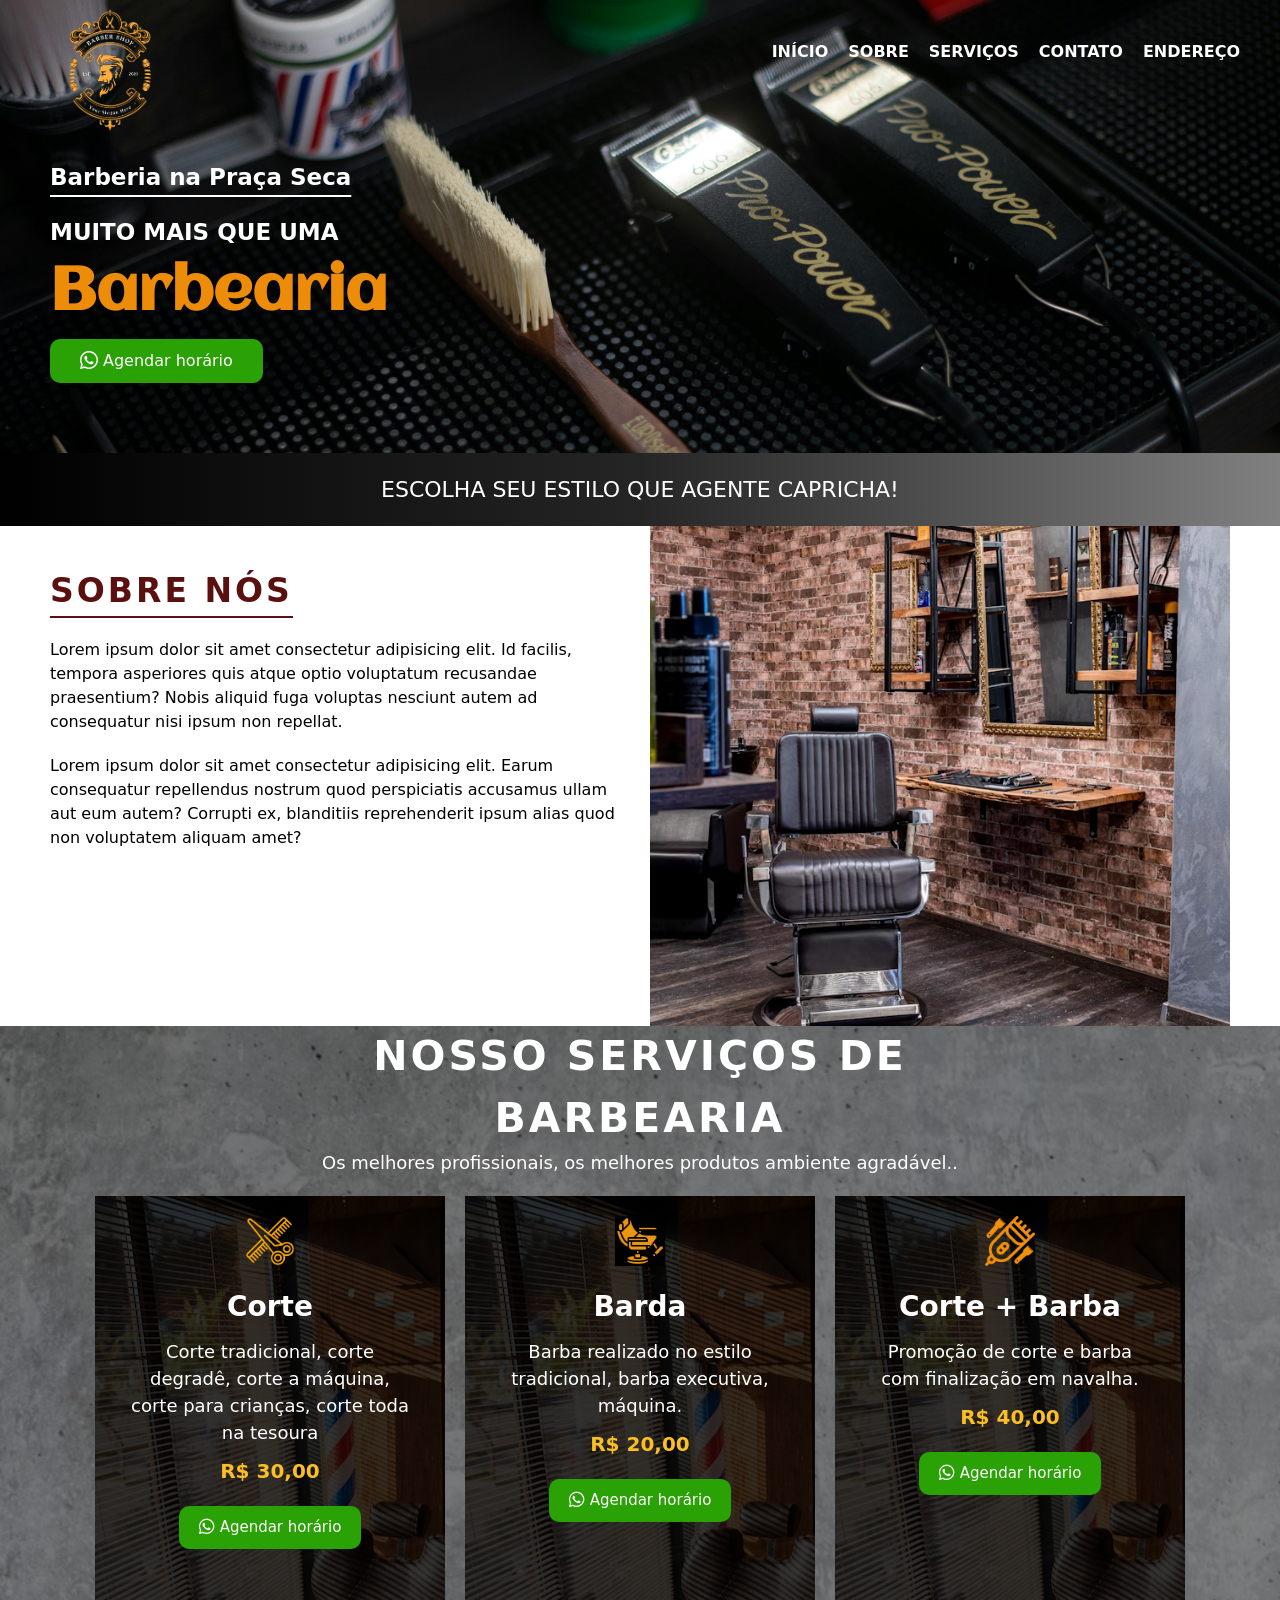
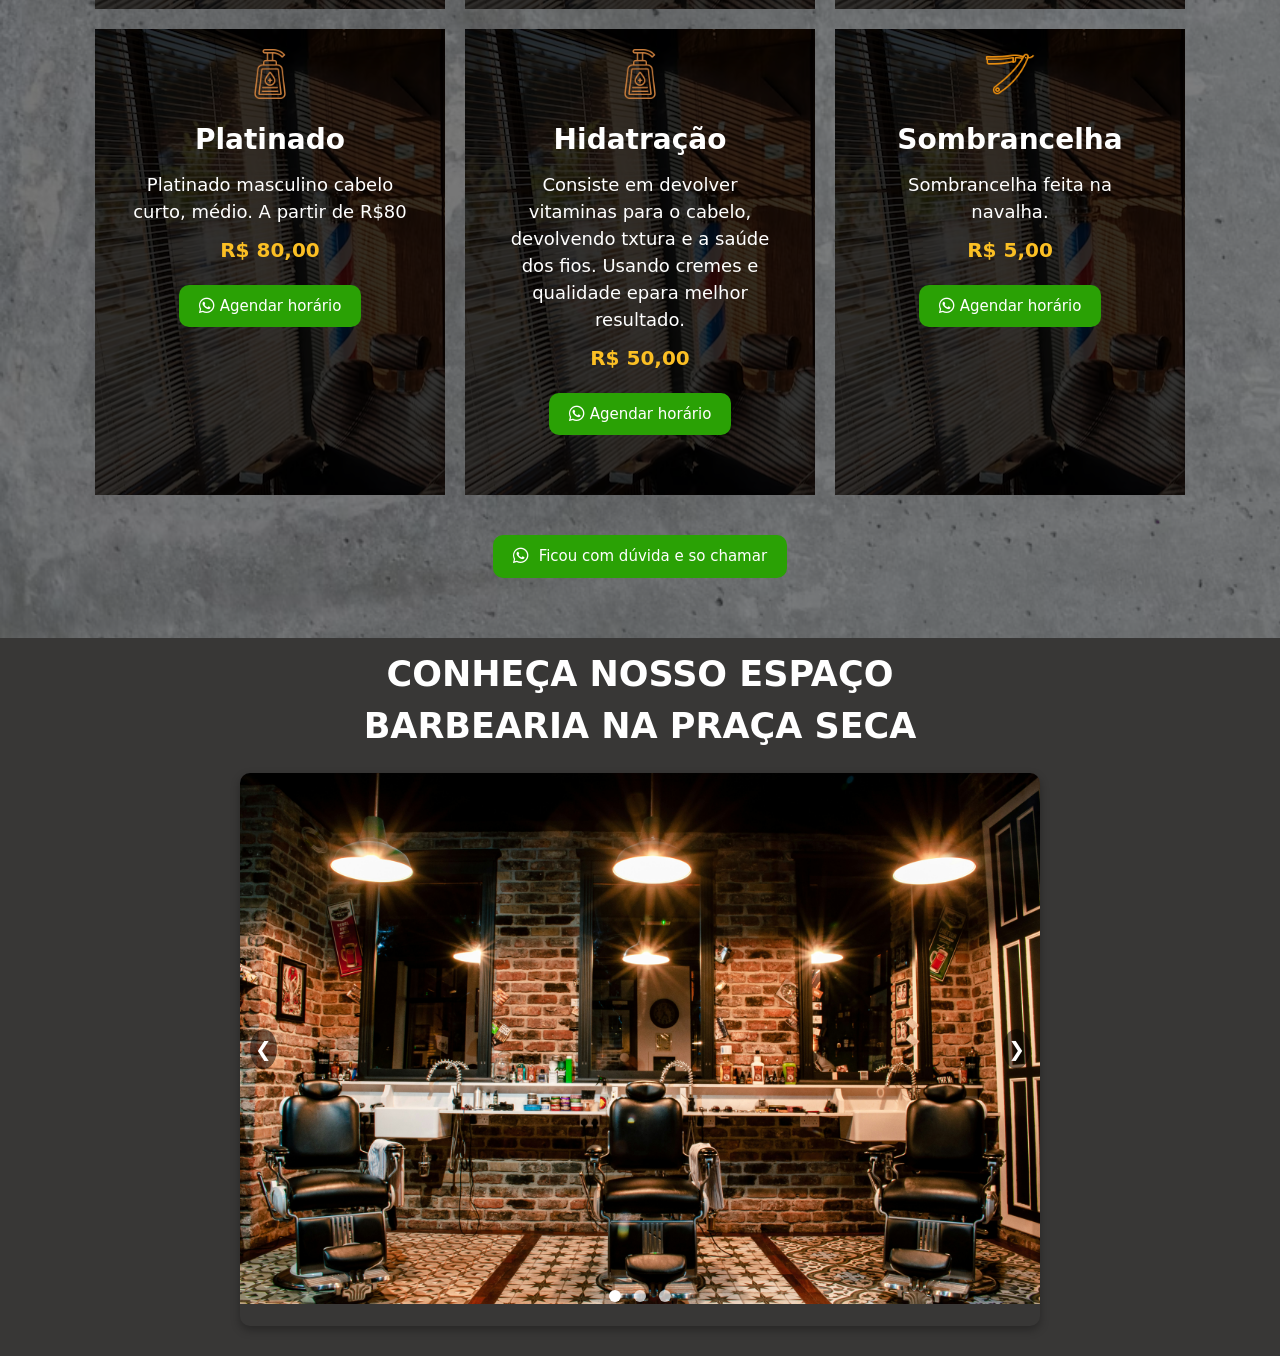
==== index.html @ be13086d "ajuste" ====
<!DOCTYPE html>
<html lang="pt-br">

<head>
    <meta charset="UTF-8">
    <meta name="viewport" content="width=device-width, initial-scale=1.0">
    <title>Barbearia</title>
    <link rel="stylesheet" href="style.css">
    <link rel="stylesheet" href="normalize.css">

    <!--FONTE-TEXT-HEADER(BARBEARIA)-->
    <link rel="preconnect" href="https://fonts.googleapis.com">
    <link rel="preconnect" href="https://fonts.gstatic.com" crossorigin>
    <link href="https://fonts.googleapis.com/css2?family=Aclonica&display=swap" rel="stylesheet">
    <!--FONTE-TEXT-HEADER(BARBEARIA)-->

    <!--FONTE-ICON-->
    <link rel="stylesheet" href="https://cdnjs.cloudflare.com/ajax/libs/font-awesome/6.5.1/css/all.min.css">
    <!--FONTE-ICON-->
</head>
<body>
    

    <header class="header" id="inicio">
        <section class="largura-definida">

        
            <div class="header_container_content">
                    <div class="header_wrapper">
                        <figure class="logo-header">
                            <img src="img/Logo-Barbearia.png" alt="">
                        </figure>
                        <nav class="header_container_content_nav">
                            <a href="#inicio">Início</a>
                            <a href="#sobre">Sobre</a>
                            <a href="#">Serviços</a>
                            <a href="#">Contato</a>
                            <a href="#">Endereço</a>
                        </nav>
                    </div>
            </div>
            


            <div class="header_text">
                <h1>Barberia na Praça Seca</h1>
                <h2>Muito mais que uma</h2>
                <h3 class="text-barbearia">Barbearia</h2>

                

                <a href="#"><i class="fa-brands fa-whatsapp fa-lg" aria-hidden="true"style="font-size: 1.3em; margin-right: 0.5rem;"></i>Agendar horário</a>

                
            </div>



        </section>
    </header>

    <main>
        <div class="header-text-bottom">
            <h2>Escolha seu estilo que agente capricha!</h2>
        </div>

        <section id="sobre" class="largura-definida">
            <div class="SobreNos">
                <article>
                    <h2>Sobre nós</h2>
                    <p>Lorem ipsum dolor sit amet consectetur adipisicing elit. Id facilis, tempora asperiores quis
                        atque optio voluptatum recusandae praesentium? Nobis aliquid fuga voluptas nesciunt autem ad
                        consequatur nisi ipsum non repellat.</p>
                    <p>Lorem ipsum dolor sit amet consectetur adipisicing elit. Earum consequatur repellendus nostrum
                        quod perspiciatis accusamus ullam aut eum autem? Corrupti ex, blanditiis reprehenderit ipsum
                        alias quod non voluptatem aliquam amet?</p>
                </article>
                <figure><img src="img/Imagem-SobreNos.png" alt=""></figure>
            </div>
        </section>

        <section class="serviços" id="servicos">
            <!-- <div class="serviços_fundo"></div> essa div foi criada para escurecer a imagem de fundo -->
            <h2>Nosso <span>serviços</span> de <br>barbearia</h2>
            <p>Os melhores profissionais, os melhores produtos ambiente agradável..</p>

            <div class="wrapper largura-definida">
                <div class="serviços_container">

                    <article class="serviços_container_content">

                        <div></div>
                        <figure><img src="img/icons/tesoura.png" alt="tesoura"></figure>
                        <h2>Corte</h2>
                        <p>Corte tradicional, corte degradê, corte a máquina, corte para crianças, corte toda na tesoura
                        </p>
                        <p>R$ 30,00</p>
                        <a href="#"><i class="fa-brands fa-whatsapp fa-lg" aria-hidden="true"
                                style="font-size: 1.2em; margin-right: 0.5rem;"></i>Agendar horário</a>
                    </article>

                    <article class="serviços_container_content">

                        <div></div>
                        <figure><img src="img/icons/cadeira.png" alt="tesoura"></figure>
                        <h2>Barda</h2>
                        <p> Barba realizado no estilo tradicional, barba executiva, máquina.
                        </p>
                        <p>R$ 20,00</p>
                        <a href="#"><i class="fa-brands fa-whatsapp fa-lg" aria-hidden="true"
                                style="font-size: 1.2em; margin-right: 0.5rem;"></i>Agendar horário</a>


                    </article>

                    <article class="serviços_container_content">

                        <div></div>
                        <figure><img src="img/icons/maquina.png" alt="tesoura"></figure>
                        <h2>Corte + Barba</h2>
                        <p> Promoção de corte e barba com finalização em navalha.
                        </p>
                        <p>R$ 40,00</p>
                        <a href="#"><i class="fa-brands fa-whatsapp fa-lg" aria-hidden="true"
                                style="font-size: 1.2em; margin-right: 0.5rem;"></i>Agendar horário</a>


                    </article>

                    <article class="serviços_container_content">

                        <div></div>
                        <figure><img src="img/icons/hidratante.png" alt="tesoura"></figure>
                        <h2>Platinado</h2>
                        <p>Platinado masculino cabelo curto, médio. A partir de R$80
                        </p>
                        <p>R$ 80,00</p>
                        <a href="#"><i class="fa-brands fa-whatsapp fa-lg" aria-hidden="true"
                                style="font-size: 1.2em; margin-right: 0.5rem;"></i>Agendar horário</a>


                    </article>

                    <article class="serviços_container_content">

                        <div></div>
                        <figure><img src="img/icons/hidratante.png" alt="tesoura"></figure>
                        <h2>Hidatração</h2>
                        <p> Consiste em devolver vitaminas para o cabelo, devolvendo txtura e a saúde dos fios. Usando
                            cremes e qualidade epara melhor resultado.
                        </p>
                        <p>R$ 50,00</p>
                        <a href="#"><i class="fa-brands fa-whatsapp fa-lg" aria-hidden="true"
                                style="font-size: 1.2em; margin-right: 0.5rem;"></i>Agendar horário</a>


                    </article>

                    <article class="serviços_container_content">

                        <div></div>
                        <figure><img src="img/icons/navalha.png" alt="tesoura"></figure>
                        <h2>Sombrancelha</h2>
                        <p> Sombrancelha feita na navalha.
                        </p>
                        <p>R$ 5,00</p>
                        <a href="#"><i class="fa-brands fa-whatsapp fa-lg" aria-hidden="true"
                                style="font-size: 1.2em; margin-right: 0.5rem;"></i>Agendar horário</a>


                    </article>






                </div>
            </div>

            <a href="#"><i class="fa-brands fa-whatsapp fa-lg" aria-hidden="true"
                    style="font-size: 1.2em; margin-right: 0.5rem;"></i> Ficou com dúvida e so chamar </a>

        </section>


        <section class="espaço">
            <div class="largura-definida">
                <h2>Conheça nosso espaço <br>Barbearia na praça seca</h2>
                <div class="carrossel">
                    <div class="carrossel-wrapper">
                        <div class="carrossel-item"><img src="img/barbearia-espaço/nathon-oski-EW_rqoSdDes-unsplash.jpg" alt="Imagem 1"></div>
                        <div class="carrossel-item"><img src="img/barbearia-espaço/photo-1592647420148-bfcc177e2117.avif" alt="Imagem 2"></div>
                        <div class="carrossel-item"><img src="img/barbearia-espaço/photo-1678356164573-9a534fe43958.avif" alt="imagem 3"></div>
                    </div>
                
                    <!-- Botões -->
                    <button class="prev">&#10094;</button>
                    <button class="next">&#10095;</button>
                
                    <!-- Indicadores -->
                    <div class="carrossel-indicadores">
                        <span class="dot active"></span>
                        <span class="dot"></span>
                        <span class="dot"></span>
                    </div>
                </div>
            </div>

            
            
        </section>



        
    </main>
    <script src="./javascript/script.js"></script>

</body>

</html>
---- style.css ----
* {
    margin: 0;
    padding: 0;
    box-sizing: border-box;
}

:root {
    --color-dourado: #ec8c08;
    --color-verde: #2aa105;
}

html {
    font-size: 62.5%;
    scroll-behavior: smooth;
}

body {
    font-family: Arial, Helvetica, sans-serif;
    min-height: 100vh;
}
.largura-definida{
    max-width: 120rem;
    margin: 0 auto;
}

/*--------HEADER----------*/
.header{
    background-image: url(img/PlanoFundo-Header.jpg);
    background-size: cover;
    background-position: center 25%;
}
.header_container_content{
    display: flex;
    justify-content: space-between;
    position: fixed;
    top: 0;
    left: 0;
    right: 0;
    z-index: 99;
    max-width: 120rem;
    margin: 0 auto;
}
.header_wrapper{
    display: flex;
    justify-content: space-between;
    width: 100%;
    max-width: 120rem;
    margin: 0 auto;
}
.logo-header{
    width: 14rem;
}
.header_container_content_nav{
    display: flex;
    gap: 2rem;
    margin-top: 4rem;
    height: fit-content;
}
.header_container_content_nav a {
    display: block;
    font-size: 1.6em;
    font-weight: bold;
    color: white;
    text-transform: uppercase;
    padding-bottom: 1rem;
}
.header_container_content_nav a:hover{
    color: var(--color-dourado);
    transform: scale(1.1);
    transition: all 0.2s ease-in-out;
    text-decoration: underline;
    text-underline-offset: 0.5rem;
}
.header_container_content.scrolled{
    max-width: 100%;
    background-color: rgb(17, 17, 17);
    transition: all 0.5s ease-in-out;
}
.header_text{
    color: white;
    padding: 1rem;
    padding-top: calc(14rem + 2rem);
}
.header_text h1{
    font-size: 2.3em;
    text-decoration: underline;
    text-underline-offset: 1rem;
    font-weight: bold;
}
.header_text h2{
    font-size: 2.3em;
    font-weight: bold;
    text-transform: uppercase;
    margin-top: 2rem;
}
.text-barbearia{
    font-family: 'Aclonica', sans-serif;
    font-size: 6em;
    font-weight: bold;
    color: var(--color-dourado);
}
.header_text a{
    background-color: var(--color-verde);
    display: inline-block;
    font-size: 1.6em;
    padding: 1rem 3rem;
    border-radius: 1rem;
    margin-bottom: 6rem;
}
.header_text a:hover{
    background-color: var(--color-dourado);
    transform: scale(1.1);
    transition: all 0.2s ease-in-out;
}
.header-text-bottom{
    text-align: center;
    font-size: 2.2em;
    text-transform: uppercase;
    color: white;
    background: linear-gradient(to right, black, rgb(37, 37, 37), gray);
    padding: 2rem;
}


/*------------HEADER-FIM---------*/

/*----------MAIN-INICIO---------*/

/*PRIMEIRA-SECTION-INICIO*/
.SobreNos {
    margin: 0 auto;
    display: flex;
    flex-wrap: wrap;
    gap: 2rem;
    padding: 0 1rem;
}

.SobreNos article {
    margin-top: 4rem;
    flex: 1 1 0;
}

.SobreNos h2 {
    font-size: 3.3em;
    color: #5b1010;
    letter-spacing: 0.3rem;
    font-weight: bold;
    text-transform: uppercase;
    border-bottom: 2px solid #5b1010;
    width: fit-content;
}

.SobreNos p {
    font-size: 1.6em;
    margin-top: 2rem;
}


.SobreNos figure {
    flex: 1 1 0;
}

.SobreNos figure img {
    width: 100%;
    height: auto;
    max-height: 50rem;
    object-fit: cover;
    object-position: center;
}

/*PRIMEIRA-SECTION-FIM*/

/*SEGUNDA-SECTION-INICIO*/
.serviços {
    background: linear-gradient(rgba(0, 0, 0, 0.5), rgba(0, 0, 0, 0.5)), url(img/fundo-serviços.png);
    /* n precisa criar outra div para escurecer, e so fazer isso*/
    background-repeat: no-repeat;
    background-size: cover;
    position: relative;
    filter: blur(0.5px);
    text-align: center;

}

.serviços>h2 {
    font-size: 4.1em;
    color: white;
    text-align: center;
    text-transform: uppercase;
    font-weight: bold;
    letter-spacing: 0.3rem;
}

.serviços>span {
    color: var(--color-dourado);
}

.serviços>p {
    font-size: 1.8em;
    color: white;
    text-align: center;
}

/* .serviços_fundo{
    position: absolute;
    top: 0;                                 
    left: 0;
    background-color: #000000;
    width: 100%;
    height: 100%;
    opacity: 0.40;
} isso foi criado por causa da div no html para escurecer a imagem de fundo */
.serviços_container {
    display: flex;
    justify-content: center;
    flex-wrap: wrap;
    gap: 2rem;
    padding: 2rem;
}

.serviços_container_content {
    flex: 1 1 calc(33% - 4rem);
    max-width: 35rem;
    text-align: center;
    background: linear-gradient(rgba(0, 0, 0, 0.8), rgba(0, 0, 0, 0.8)), url(img/imagem-fudo-cortes.avif);
}

.wrapper {
    margin: 0 auto;
}

.serviços_container_content figure {
    max-width: 5rem;
    margin: 2rem auto;
}

.serviços_container_content img {
    width: 100%;
}

.serviços_container_content h2 {
    font-size: 2.8em;
    color: white;
    text-align: center;
    font-weight: bold;
}

.serviços_container_content p:nth-child(4) {
    color: white;
    font-size: 1.8em;
    text-align: center;
    margin: 1rem auto;
    width: 80%;
}
.serviços_container_content p:nth-child(5){
    color: #FBBF24;
    font-size: 2em;
    font-weight: bold;
}

.serviços_container_content a, .serviços > a {
    padding: 1rem 2rem;
    background-color: var(--color-verde);
    display: inline-block;
    margin: 2rem 0 6rem;
    font-size: 1.5em;
    color: white;
    border-radius: 1rem;
}

.serviços_container_content a:hover, .serviços > a:hover {
    transition: all 0.2s ease-in-out;
    transform: scale(1.1);
    background-color: var(--color-dourado);
}
/*SEGUNDA-SECTION-FIM*/


/*TERCEIRA-SECTION-INICIO*/
.espaço{
    background-color: #383736;
    padding: 1rem;
}
.espaço h2{
    text-align: center;
    text-transform: uppercase;
    color: white;
    font-weight: 600;
    font-size: 3.5em;
}


.carrossel {
    position: relative;
    max-width: 800px;
    margin: 2rem auto;
    overflow: hidden;
    border-radius: 10px;
    box-shadow: 0 4px 10px rgba(0, 0, 0, 0.3);
}

.carrossel-wrapper {
    display: flex;
    transition: transform 0.5s ease-in-out;
}

.carrossel-item {
    min-width: 100%;
}

.carrossel-item img {
    width: 100%;
    display: block;
}

/* Botões de navegação */
.prev,
.next {
    position: absolute;
    top: 50%;
    transform: translateY(-50%);
    background-color: rgba(0, 0, 0, 0.5);
    border: none;
    color: white;
    font-size: 2rem;
    padding: 0.5rem;
    cursor: pointer;
    border-radius: 50%;
    z-index: 10;
}
.prev {
    left: 10px;
}

.next {
    right: 10px;
}

/* Indicadores (bolinhas) */
.carrossel-indicadores {
    text-align: center;
    position: absolute;
    bottom: 2rem;
    width: 100%;
}

.carrossel-indicadores .dot {
    height: 12px;
    width: 12px;
    margin: 0 5px;
    background-color: rgba(255, 255, 255, 0.7);
    border-radius: 50%;
    display: inline-block;
    cursor: pointer;
    transition: background-color 0.3s;
}

.carrossel-indicadores .dot.active {
    background-color: #fff;
}




/*TERCEIRA-SECTION-FIM*/
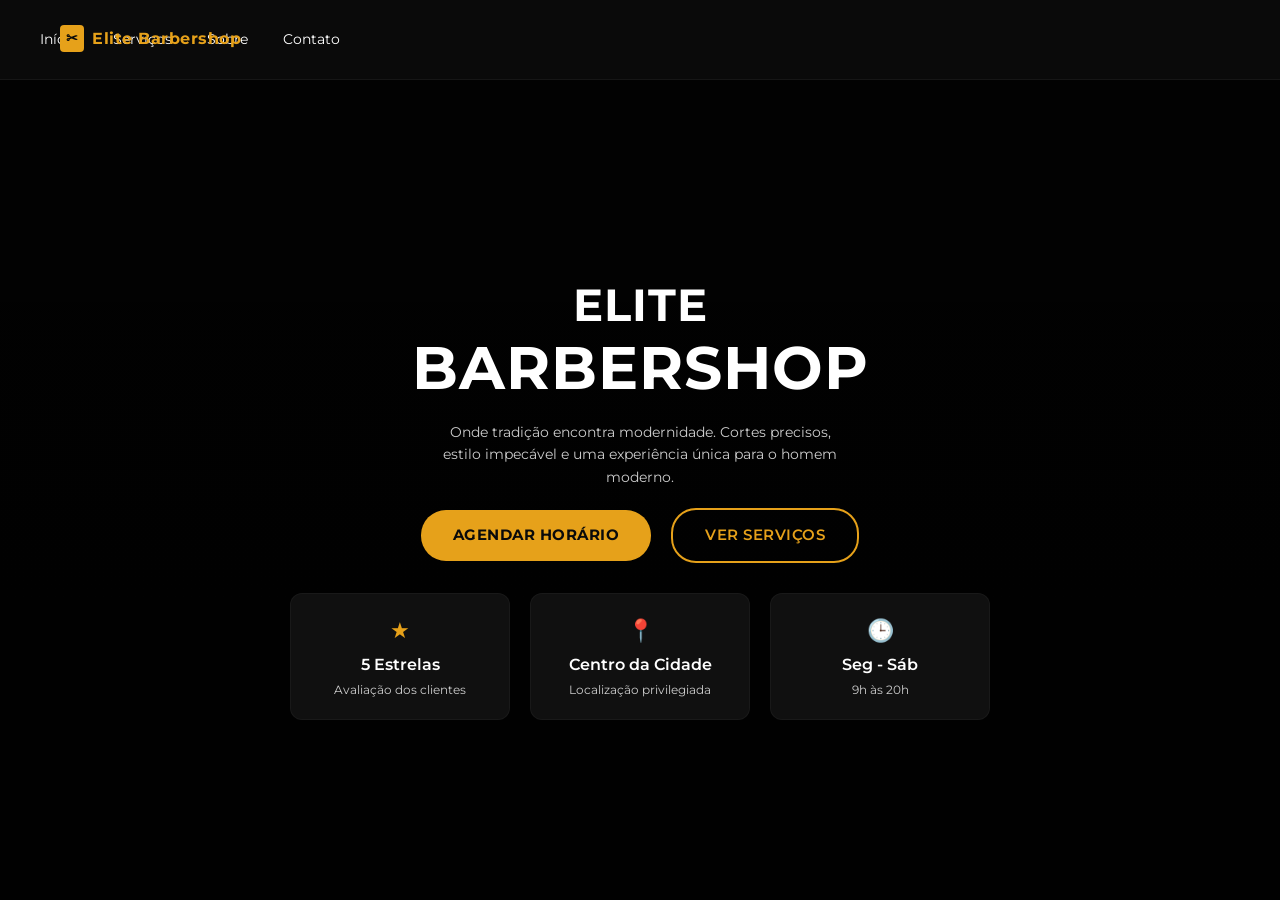
==== commit 860fa8ee: "mudando" ====
--- a/index.html
+++ b/index.html
@@ -1,222 +1,83 @@
 <!DOCTYPE html>
-<html lang="pt-br">
+<html lang="pt-BR">
 
 <head>
     <meta charset="UTF-8">
     <meta name="viewport" content="width=device-width, initial-scale=1.0">
-    <title>Barbearia</title>
-    <link rel="stylesheet" href="style.css">
-    <link rel="stylesheet" href="normalize.css">
-
-    <!--FONTE-TEXT-HEADER(BARBEARIA)-->
+    <title>Elite Barbershop</title>
     <link rel="preconnect" href="https://fonts.googleapis.com">
     <link rel="preconnect" href="https://fonts.gstatic.com" crossorigin>
-    <link href="https://fonts.googleapis.com/css2?family=Aclonica&display=swap" rel="stylesheet">
-    <!--FONTE-TEXT-HEADER(BARBEARIA)-->
+    <link href="https://fonts.googleapis.com/css2?family=Montserrat:wght@400;600;700&display=swap" rel="stylesheet">
+    
+    <link rel="stylesheet" href="assets/css/normalize.css">
+    <link rel="stylesheet" href="assets/css/style.css">
+</head>
 
-    <!--FONTE-ICON-->
-    <link rel="stylesheet" href="https://cdnjs.cloudflare.com/ajax/libs/font-awesome/6.5.1/css/all.min.css">
-    <!--FONTE-ICON-->
-</head>
 <body>
-    
+    <!-- HEADER ADAPTADO PARA O DESIGN DA BARRA SUPERIOR MOBILE -->
+    <header class="main-header">
+        <div id="menu">
+            <!-- LOGO INTEGRADA À ESQUERDA IGUAL À IMAGEM LUMI -->
+            <div class="brand-logo">
+                <span class="logo-icon">&#x2702;</span>
+                <span class="logo-text">Elite Barbershop</span>
+            </div>
 
-    <header class="header" id="inicio">
-        <section class="largura-definida">
-
-        
-            <div class="header_container_content">
-                    <div class="header_wrapper">
-                        <figure class="logo-header">
-                            <img src="img/Logo-Barbearia.png" alt="">
-                        </figure>
-                        <nav class="header_container_content_nav">
-                            <a href="#inicio">Início</a>
-                            <a href="#sobre">Sobre</a>
-                            <a href="#">Serviços</a>
-                            <a href="#">Contato</a>
-                            <a href="#">Endereço</a>
-                        </nav>
-                    </div>
+            <!-- SEU BOTÃO HAMBÚRGUER COM SUAS IDs ORIGINAIS -->
+            <div id="menu-bar" onclick="menuOnClick()">
+                <div id="bar1" class="bar"></div>
+                <div id="bar2" class="bar"></div>
+                <div id="bar3" class="bar"></div>
             </div>
             
+            <!-- SEU CONTEÚDO DE NAVEGAÇÃO INTERNO -->
+            <nav class="nav" id="nav">
+                <ul>
+                    <li><a href="#">Início</a></li>
+                    <li><a href="#">Serviços</a></li>
+                    <li><a href="#">Sobre</a></li>
+                    <li><a href="#">Contato</a></li>
+                </ul>
+            </nav>
+        </div>
 
-
-            <div class="header_text">
-                <h1>Barberia na Praça Seca</h1>
-                <h2>Muito mais que uma</h2>
-                <h3 class="text-barbearia">Barbearia</h2>
-
-                
-
-                <a href="#"><i class="fa-brands fa-whatsapp fa-lg" aria-hidden="true"style="font-size: 1.3em; margin-right: 0.5rem;"></i>Agendar horário</a>
-
-                
-            </div>
-
-
-
-        </section>
+        <!-- SEU FUNDO DE EXPANSÃO VERMELHO -->
+        <div class="menu-bg" id="menu-bg"></div>
     </header>
 
-    <main>
-        <div class="header-text-bottom">
-            <h2>Escolha seu estilo que agente capricha!</h2>
+    <!-- CONTEÚDO HERO DA BARBEARIA -->
+    <section class="hero">
+        <div class="hero-content">
+            <h1 class="hero-title">Elite <br><span>Barbershop</span></h1>
+            <p class="hero-subtitle">Onde tradição encontra modernidade. Cortes precisos, estilo impecável e uma experiência única para o homem moderno.</p>
+            
+            <div class="hero-buttons">
+                <a href="#" class="btn-primary">Agendar Horário</a>
+                <a href="#" class="btn-secondary">Ver Serviços</a>
+            </div>
         </div>
 
-        <section id="sobre" class="largura-definida">
-            <div class="SobreNos">
-                <article>
-                    <h2>Sobre nós</h2>
-                    <p>Lorem ipsum dolor sit amet consectetur adipisicing elit. Id facilis, tempora asperiores quis
-                        atque optio voluptatum recusandae praesentium? Nobis aliquid fuga voluptas nesciunt autem ad
-                        consequatur nisi ipsum non repellat.</p>
-                    <p>Lorem ipsum dolor sit amet consectetur adipisicing elit. Earum consequatur repellendus nostrum
-                        quod perspiciatis accusamus ullam aut eum autem? Corrupti ex, blanditiis reprehenderit ipsum
-                        alias quod non voluptatem aliquam amet?</p>
-                </article>
-                <figure><img src="img/Imagem-SobreNos.png" alt=""></figure>
+        <!-- CARDS INFERIORES CONFORME A TELA -->
+        <div class="hero-cards">
+            <div class="card">
+                <span class="card-icon">★</span>
+                <h3>5 Estrelas</h3>
+                <p>Avaliação dos clientes</p>
             </div>
-        </section>
+            <div class="card">
+                <span class="card-icon">&#128205;</span>
+                <h3>Centro da Cidade</h3>
+                <p>Localização privilegiada</p>
+            </div>
+            <div class="card">
+                <span class="card-icon">&#128338;</span>
+                <h3>Seg - Sáb</h3>
+                <p>9h às 20h</p>
+            </div>
+        </div>
+    </section>
 
-        <section class="serviços" id="servicos">
-            <!-- <div class="serviços_fundo"></div> essa div foi criada para escurecer a imagem de fundo -->
-            <h2>Nosso <span>serviços</span> de <br>barbearia</h2>
-            <p>Os melhores profissionais, os melhores produtos ambiente agradável..</p>
-
-            <div class="wrapper largura-definida">
-                <div class="serviços_container">
-
-                    <article class="serviços_container_content">
-
-                        <div></div>
-                        <figure><img src="img/icons/tesoura.png" alt="tesoura"></figure>
-                        <h2>Corte</h2>
-                        <p>Corte tradicional, corte degradê, corte a máquina, corte para crianças, corte toda na tesoura
-                        </p>
-                        <p>R$ 30,00</p>
-                        <a href="#"><i class="fa-brands fa-whatsapp fa-lg" aria-hidden="true"
-                                style="font-size: 1.2em; margin-right: 0.5rem;"></i>Agendar horário</a>
-                    </article>
-
-                    <article class="serviços_container_content">
-
-                        <div></div>
-                        <figure><img src="img/icons/cadeira.png" alt="tesoura"></figure>
-                        <h2>Barda</h2>
-                        <p> Barba realizado no estilo tradicional, barba executiva, máquina.
-                        </p>
-                        <p>R$ 20,00</p>
-                        <a href="#"><i class="fa-brands fa-whatsapp fa-lg" aria-hidden="true"
-                                style="font-size: 1.2em; margin-right: 0.5rem;"></i>Agendar horário</a>
-
-
-                    </article>
-
-                    <article class="serviços_container_content">
-
-                        <div></div>
-                        <figure><img src="img/icons/maquina.png" alt="tesoura"></figure>
-                        <h2>Corte + Barba</h2>
-                        <p> Promoção de corte e barba com finalização em navalha.
-                        </p>
-                        <p>R$ 40,00</p>
-                        <a href="#"><i class="fa-brands fa-whatsapp fa-lg" aria-hidden="true"
-                                style="font-size: 1.2em; margin-right: 0.5rem;"></i>Agendar horário</a>
-
-
-                    </article>
-
-                    <article class="serviços_container_content">
-
-                        <div></div>
-                        <figure><img src="img/icons/hidratante.png" alt="tesoura"></figure>
-                        <h2>Platinado</h2>
-                        <p>Platinado masculino cabelo curto, médio. A partir de R$80
-                        </p>
-                        <p>R$ 80,00</p>
-                        <a href="#"><i class="fa-brands fa-whatsapp fa-lg" aria-hidden="true"
-                                style="font-size: 1.2em; margin-right: 0.5rem;"></i>Agendar horário</a>
-
-
-                    </article>
-
-                    <article class="serviços_container_content">
-
-                        <div></div>
-                        <figure><img src="img/icons/hidratante.png" alt="tesoura"></figure>
-                        <h2>Hidatração</h2>
-                        <p> Consiste em devolver vitaminas para o cabelo, devolvendo txtura e a saúde dos fios. Usando
-                            cremes e qualidade epara melhor resultado.
-                        </p>
-                        <p>R$ 50,00</p>
-                        <a href="#"><i class="fa-brands fa-whatsapp fa-lg" aria-hidden="true"
-                                style="font-size: 1.2em; margin-right: 0.5rem;"></i>Agendar horário</a>
-
-
-                    </article>
-
-                    <article class="serviços_container_content">
-
-                        <div></div>
-                        <figure><img src="img/icons/navalha.png" alt="tesoura"></figure>
-                        <h2>Sombrancelha</h2>
-                        <p> Sombrancelha feita na navalha.
-                        </p>
-                        <p>R$ 5,00</p>
-                        <a href="#"><i class="fa-brands fa-whatsapp fa-lg" aria-hidden="true"
-                                style="font-size: 1.2em; margin-right: 0.5rem;"></i>Agendar horário</a>
-
-
-                    </article>
-
-
-
-
-
-
-                </div>
-            </div>
-
-            <a href="#"><i class="fa-brands fa-whatsapp fa-lg" aria-hidden="true"
-                    style="font-size: 1.2em; margin-right: 0.5rem;"></i> Ficou com dúvida e so chamar </a>
-
-        </section>
-
-
-        <section class="espaço">
-            <div class="largura-definida">
-                <h2>Conheça nosso espaço <br>Barbearia na praça seca</h2>
-                <div class="carrossel">
-                    <div class="carrossel-wrapper">
-                        <div class="carrossel-item"><img src="img/barbearia-espaço/nathon-oski-EW_rqoSdDes-unsplash.jpg" alt="Imagem 1"></div>
-                        <div class="carrossel-item"><img src="img/barbearia-espaço/photo-1592647420148-bfcc177e2117.avif" alt="Imagem 2"></div>
-                        <div class="carrossel-item"><img src="img/barbearia-espaço/photo-1678356164573-9a534fe43958.avif" alt="imagem 3"></div>
-                    </div>
-                
-                    <!-- Botões -->
-                    <button class="prev">&#10094;</button>
-                    <button class="next">&#10095;</button>
-                
-                    <!-- Indicadores -->
-                    <div class="carrossel-indicadores">
-                        <span class="dot active"></span>
-                        <span class="dot"></span>
-                        <span class="dot"></span>
-                    </div>
-                </div>
-            </div>
-
-            
-            
-        </section>
-
-
-
-        
-    </main>
-    <script src="./javascript/script.js"></script>
-
+    <script src="assets/js/hamburguerMneu.js"></script>
 </body>
 
 </html>
--- a/assets/css/style.css
+++ b/assets/css/style.css
@@ -0,0 +1,300 @@
+* {
+  padding: 0;
+  margin: 0;
+  box-sizing: border-box;
+}
+
+html {
+  font-size: 62.5%;
+}
+
+body {
+  font-family: "Montserrat", sans-serif;
+  background-color: #0A0A0A;
+  color: #FFFFFF;
+  overflow-x: hidden;
+}
+
+header {
+  position: fixed;
+  top: 0;
+  left: 0;
+  width: 100%;
+  height: 75px;
+  background-color: #0A0A0A;
+  z-index: 99;
+  border-bottom: 1px solid rgba(255, 255, 255, 0.05);
+}
+header #menu {
+  z-index: 2;
+  position: relative;
+  width: 100%;
+  height: 100%;
+  top: 0;
+  left: 0;
+  display: block;
+}
+header #menu #menu-bar {
+  width: 45px;
+  height: 25px;
+  cursor: pointer;
+  position: absolute;
+  right: 20px;
+  top: 25px;
+  margin: 0;
+}
+header #menu .bar {
+  height: 5px;
+  width: 100%;
+  background-color: #DC052D;
+  display: block;
+  border-radius: 5px;
+  transition: 0.3s ease;
+}
+header #menu #bar1 {
+  transform: translateY(-4px);
+}
+header #menu #bar3 {
+  transform: translateY(4px);
+}
+header #menu .nav {
+  transition: 0.3s ease;
+  display: none;
+  position: absolute;
+  top: 75px;
+  text-align: right;
+  width: 100%;
+}
+header #menu .nav ul {
+  padding: 20px 22px;
+}
+header #menu .nav li {
+  list-style: none;
+  padding: 12px 0;
+}
+header #menu .nav li a {
+  color: white;
+  font-size: 20px;
+  text-decoration: none;
+}
+header #menu .nav li a:hover {
+  font-weight: bold;
+}
+header #menu .change {
+  display: block;
+}
+header #menu .change .bar {
+  background-color: white;
+}
+header #menu .change #bar1 {
+  transform: translateY(4px) rotateZ(-45deg);
+}
+header #menu .change #bar2 {
+  opacity: 0;
+}
+header #menu .change #bar3 {
+  transform: translateY(-6px) rotateZ(45deg);
+}
+header .menu-bg {
+  z-index: 1;
+  width: 0;
+  height: 0;
+  position: fixed;
+  top: 35px;
+  left: calc(100% - 40px);
+  background: radial-gradient(circle, #DC052D, #DC052D);
+  border-radius: 50%;
+  transition: 0.3s ease;
+}
+header .change-bg {
+  width: 500px;
+  height: 500px;
+  transform: translate(-35%, -35%);
+}
+header .brand-logo {
+  position: absolute;
+  left: 20px;
+  top: 22px;
+  display: flex;
+  align-items: center;
+  gap: 8px;
+}
+header .brand-logo .logo-icon {
+  background-color: #E6A11A;
+  color: #0A0A0A;
+  padding: 3px 6px;
+  border-radius: 4px;
+  font-size: 1.4rem;
+  font-weight: bold;
+}
+header .brand-logo .logo-text {
+  font-size: 1.6rem;
+  font-weight: 700;
+  color: #E6A11A;
+  letter-spacing: 0.5px;
+}
+
+.hero {
+  position: relative;
+  min-height: 100vh;
+  width: 100%;
+  background: linear-gradient(rgba(0, 0, 0, 0.8), rgba(0, 0, 0, 0.95)), url("https://images.unsplash.com/photo-1503951914875-452162b0f3f1?q=80&w=800") no-repeat center center/cover;
+  display: flex;
+  flex-direction: column;
+  justify-content: center;
+  align-items: center;
+  text-align: center;
+  padding: 110px 20px 40px 20px;
+}
+.hero .hero-content {
+  max-width: 100%;
+  margin-bottom: 30px;
+}
+.hero .hero-title {
+  font-size: 3.2rem;
+  font-weight: 700;
+  text-transform: uppercase;
+  line-height: 1.1;
+  letter-spacing: 1px;
+}
+.hero .hero-title span {
+  font-size: 4.4rem;
+  display: block;
+  margin-top: 5px;
+}
+.hero .hero-subtitle {
+  font-size: 1.4rem;
+  color: #CCCCCC;
+  margin: 20px auto;
+  line-height: 1.6;
+  max-width: 400px;
+}
+.hero .hero-buttons {
+  display: flex;
+  flex-direction: column;
+  align-items: center;
+  gap: 15px;
+}
+.hero .hero-buttons a {
+  display: block;
+  width: 100%;
+  max-width: 280px;
+  padding: 14px;
+  border-radius: 25px;
+  font-size: 1.5rem;
+  font-weight: 600;
+  text-decoration: none;
+  text-transform: uppercase;
+  letter-spacing: 0.5px;
+}
+.hero .hero-buttons .btn-primary {
+  background-color: #E6A11A;
+  color: #0A0A0A;
+  font-weight: 700;
+}
+.hero .hero-buttons .btn-secondary {
+  border: 2px solid #E6A11A;
+  color: #E6A11A;
+}
+.hero .hero-cards {
+  display: flex;
+  flex-direction: column;
+  align-items: center;
+  gap: 15px;
+  width: 100%;
+}
+.hero .hero-cards .card {
+  background: rgba(22, 22, 22, 0.75);
+  backdrop-filter: blur(8px);
+  border: 1px solid rgba(255, 255, 255, 0.04);
+  padding: 20px;
+  border-radius: 12px;
+  width: 100%;
+  max-width: 320px;
+}
+.hero .hero-cards .card .card-icon {
+  font-size: 2.2rem;
+  color: #E6A11A;
+  display: block;
+  margin-bottom: 6px;
+}
+.hero .hero-cards .card h3 {
+  font-size: 1.6rem;
+  font-weight: 600;
+  margin-bottom: 4px;
+}
+.hero .hero-cards .card p {
+  font-size: 1.2rem;
+  color: #CCCCCC;
+}
+
+@media (min-width: 768px) {
+  .hero {
+    padding-top: 140px;
+  }
+  .hero .hero-title {
+    font-size: 4.5rem;
+  }
+  .hero .hero-title span {
+    font-size: 6rem;
+  }
+  .hero .hero-buttons {
+    flex-direction: row;
+    justify-content: center;
+    gap: 20px;
+  }
+  .hero .hero-buttons a {
+    width: auto;
+    padding: 14px 32px;
+  }
+  .hero .hero-cards {
+    flex-direction: row;
+    justify-content: center;
+    gap: 20px;
+  }
+  .hero .hero-cards .card {
+    width: 220px;
+  }
+}
+@media (min-width: 1024px) {
+  header {
+    height: 80px;
+  }
+  header #menu {
+    max-width: 1200px;
+    margin: 0 auto;
+    display: flex;
+    justify-content: space-between;
+    align-items: center;
+  }
+  header #menu #menu-bar {
+    display: none;
+  }
+  header #menu .nav {
+    display: block !important;
+    position: static;
+    width: auto;
+  }
+  header #menu .nav ul {
+    display: flex;
+    flex-direction: row;
+    gap: 35px;
+    padding: 0;
+  }
+  header #menu .nav li {
+    padding: 0;
+  }
+  header #menu .nav li a {
+    font-size: 1.4rem;
+    transition: color 0.3s;
+  }
+  header #menu .nav li a:hover {
+    color: #E6A11A;
+  }
+  header .menu-bg {
+    display: none !important;
+  }
+  header .brand-logo {
+    top: 25px;
+  }
+}/*# sourceMappingURL=style.css.map */
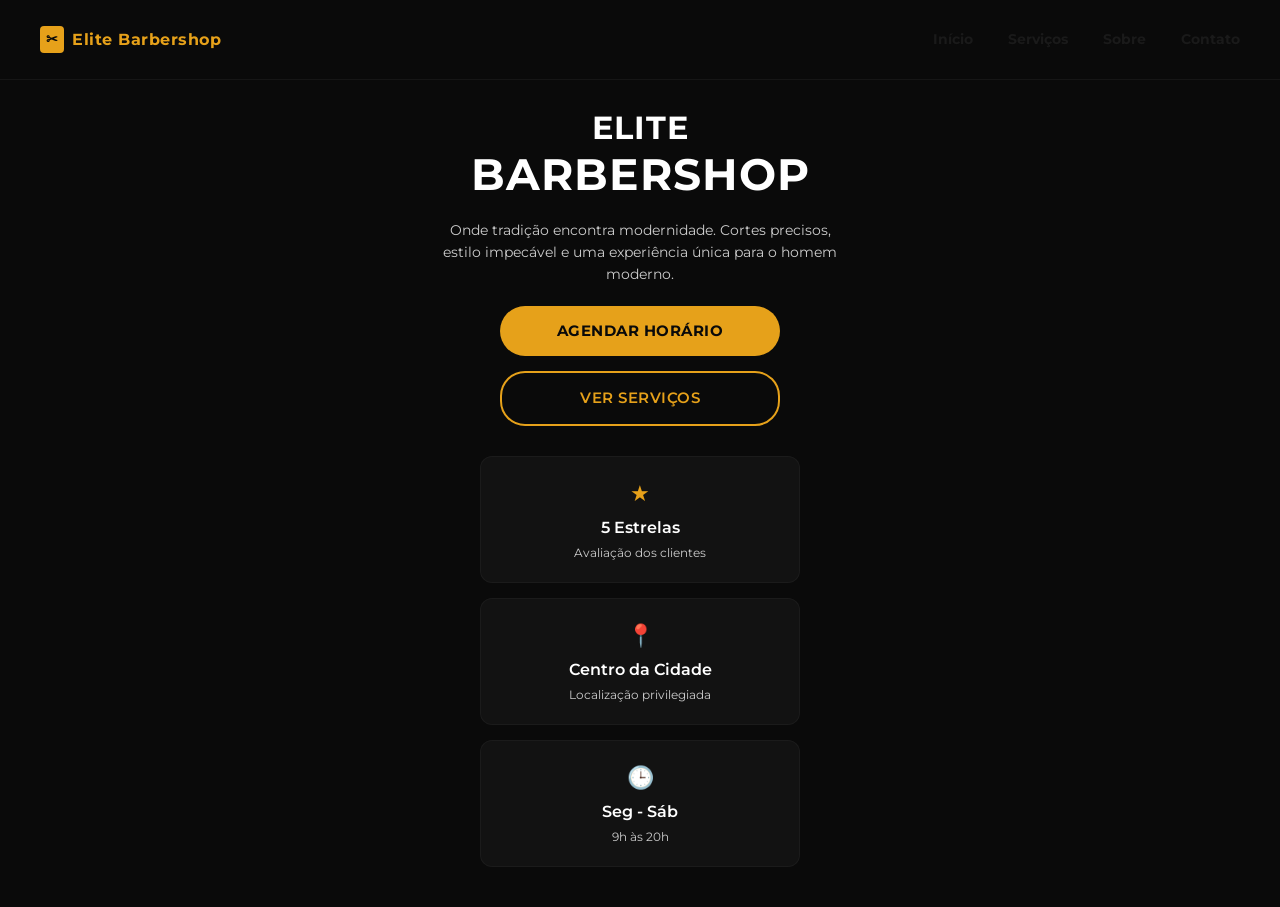
==== commit e594393c: "ajustando" ====
--- a/index.html
+++ b/index.html
@@ -45,37 +45,41 @@
         <div class="menu-bg" id="menu-bg"></div>
     </header>
 
-    <!-- CONTEÚDO HERO DA BARBEARIA -->
-    <section class="hero">
-        <div class="hero-content">
-            <h1 class="hero-title">Elite <br><span>Barbershop</span></h1>
-            <p class="hero-subtitle">Onde tradição encontra modernidade. Cortes precisos, estilo impecável e uma experiência única para o homem moderno.</p>
-            
-            <div class="hero-buttons">
-                <a href="#" class="btn-primary">Agendar Horário</a>
-                <a href="#" class="btn-secondary">Ver Serviços</a>
+
+    <main>
+        <!-- CONTEÚDO HERO DA BARBEARIA -->
+        <section class="hero">
+            <div class="hero-content">
+                <h1 class="hero-title">Elite <br><span>Barbershop</span></h1>
+                <p class="hero-subtitle">Onde tradição encontra modernidade. Cortes precisos, estilo impecável e uma experiência única para o homem moderno.</p>
+                
+                <div class="hero-buttons">
+                    <a href="#" class="btn-primary">Agendar Horário</a>
+                    <a href="#" class="btn-secondary">Ver Serviços</a>
+                </div>
             </div>
-        </div>
+    
+            <!-- CARDS INFERIORES CONFORME A TELA -->
+            <div class="hero-cards">
+                <div class="card">
+                    <span class="card-icon">★</span>
+                    <h3>5 Estrelas</h3>
+                    <p>Avaliação dos clientes</p>
+                </div>
+                <div class="card">
+                    <span class="card-icon">&#128205;</span>
+                    <h3>Centro da Cidade</h3>
+                    <p>Localização privilegiada</p>
+                </div>
+                <div class="card">
+                    <span class="card-icon">&#128338;</span>
+                    <h3>Seg - Sáb</h3>
+                    <p>9h às 20h</p>
+                </div>
+            </div>
+        </section>
 
-        <!-- CARDS INFERIORES CONFORME A TELA -->
-        <div class="hero-cards">
-            <div class="card">
-                <span class="card-icon">★</span>
-                <h3>5 Estrelas</h3>
-                <p>Avaliação dos clientes</p>
-            </div>
-            <div class="card">
-                <span class="card-icon">&#128205;</span>
-                <h3>Centro da Cidade</h3>
-                <p>Localização privilegiada</p>
-            </div>
-            <div class="card">
-                <span class="card-icon">&#128338;</span>
-                <h3>Seg - Sáb</h3>
-                <p>9h às 20h</p>
-            </div>
-        </div>
-    </section>
+    </main>
 
     <script src="assets/js/hamburguerMneu.js"></script>
 </body>
--- a/assets/css/style.css
+++ b/assets/css/style.css
@@ -35,18 +35,18 @@
   display: block;
 }
 header #menu #menu-bar {
-  width: 45px;
-  height: 25px;
+  width: 4.5rem;
+  height: 2.5rem;
   cursor: pointer;
   position: absolute;
-  right: 20px;
-  top: 25px;
+  right: 2rem;
+  top: 2.5rem;
   margin: 0;
 }
 header #menu .bar {
-  height: 5px;
-  width: 100%;
-  background-color: #DC052D;
+  height: 0.5rem;
+  width: 100%;
+  background-color: #ffb433;
   display: block;
   border-radius: 5px;
   transition: 0.3s ease;
@@ -61,24 +61,28 @@
   transition: 0.3s ease;
   display: none;
   position: absolute;
-  top: 75px;
+  top: 7.5rem;
   text-align: right;
   width: 100%;
 }
 header #menu .nav ul {
-  padding: 20px 22px;
+  padding: 2rem 2.2rem;
 }
 header #menu .nav li {
   list-style: none;
-  padding: 12px 0;
+  padding: 1.2rem 0;
 }
 header #menu .nav li a {
-  color: white;
-  font-size: 20px;
+  color: #1a1a1a;
+  font-size: 2em;
   text-decoration: none;
+  font-weight: bold;
+  transition: all 0.2s ease-in-out;
 }
 header #menu .nav li a:hover {
-  font-weight: bold;
+  color: #ffffff;
+  display: inline-block;
+  transform: scale(1.1);
 }
 header #menu .change {
   display: block;
@@ -100,130 +104,130 @@
   width: 0;
   height: 0;
   position: fixed;
-  top: 35px;
+  top: 3.5rem;
   left: calc(100% - 40px);
-  background: radial-gradient(circle, #DC052D, #DC052D);
+  background: radial-gradient(circle, #ffb433);
   border-radius: 50%;
   transition: 0.3s ease;
 }
 header .change-bg {
-  width: 500px;
-  height: 500px;
+  width: 50rem;
+  height: 50rem;
   transform: translate(-35%, -35%);
 }
 header .brand-logo {
   position: absolute;
-  left: 20px;
-  top: 22px;
+  left: 2rem;
+  top: 2.2rem;
   display: flex;
   align-items: center;
-  gap: 8px;
+  gap: 0.8rem;
 }
 header .brand-logo .logo-icon {
   background-color: #E6A11A;
   color: #0A0A0A;
-  padding: 3px 6px;
+  padding: 0.3rem 0.6rem;
   border-radius: 4px;
-  font-size: 1.4rem;
+  font-size: 1.4em;
   font-weight: bold;
 }
 header .brand-logo .logo-text {
-  font-size: 1.6rem;
+  font-size: 1.6em;
   font-weight: 700;
   color: #E6A11A;
   letter-spacing: 0.5px;
 }
 
-.hero {
+main .hero {
   position: relative;
   min-height: 100vh;
   width: 100%;
-  background: linear-gradient(rgba(0, 0, 0, 0.8), rgba(0, 0, 0, 0.95)), url("https://images.unsplash.com/photo-1503951914875-452162b0f3f1?q=80&w=800") no-repeat center center/cover;
+  background: url("https://images.unsplash.com/photo-1503951914875-452162b0f3f1?q=80&w=800") no-repeat center center/cover;
   display: flex;
   flex-direction: column;
   justify-content: center;
   align-items: center;
   text-align: center;
-  padding: 110px 20px 40px 20px;
-}
-.hero .hero-content {
+  padding: 11rem 2rem 4rem 2rem;
+}
+main .hero .hero-content {
   max-width: 100%;
-  margin-bottom: 30px;
-}
-.hero .hero-title {
+  margin-bottom: 3rem;
+}
+main .hero .hero-title {
   font-size: 3.2rem;
   font-weight: 700;
   text-transform: uppercase;
   line-height: 1.1;
   letter-spacing: 1px;
 }
-.hero .hero-title span {
+main .hero .hero-title span {
   font-size: 4.4rem;
   display: block;
   margin-top: 5px;
 }
-.hero .hero-subtitle {
+main .hero .hero-subtitle {
   font-size: 1.4rem;
   color: #CCCCCC;
   margin: 20px auto;
   line-height: 1.6;
-  max-width: 400px;
-}
-.hero .hero-buttons {
+  max-width: 40rem;
+}
+main .hero .hero-buttons {
   display: flex;
   flex-direction: column;
   align-items: center;
-  gap: 15px;
-}
-.hero .hero-buttons a {
-  display: block;
-  width: 100%;
-  max-width: 280px;
-  padding: 14px;
-  border-radius: 25px;
+  gap: 1.5rem;
+}
+main .hero .hero-buttons a {
+  display: block;
+  width: 100%;
+  max-width: 28rem;
+  padding: 1.4rem;
+  border-radius: 2.5rem;
   font-size: 1.5rem;
   font-weight: 600;
   text-decoration: none;
   text-transform: uppercase;
   letter-spacing: 0.5px;
 }
-.hero .hero-buttons .btn-primary {
+main .hero .hero-buttons .btn-primary {
   background-color: #E6A11A;
   color: #0A0A0A;
   font-weight: 700;
 }
-.hero .hero-buttons .btn-secondary {
+main .hero .hero-buttons .btn-secondary {
   border: 2px solid #E6A11A;
   color: #E6A11A;
 }
-.hero .hero-cards {
+main .hero .hero-cards {
   display: flex;
   flex-direction: column;
   align-items: center;
-  gap: 15px;
-  width: 100%;
-}
-.hero .hero-cards .card {
+  gap: 1.5rem;
+  width: 100%;
+}
+main .hero .hero-cards .card {
   background: rgba(22, 22, 22, 0.75);
   backdrop-filter: blur(8px);
   border: 1px solid rgba(255, 255, 255, 0.04);
-  padding: 20px;
-  border-radius: 12px;
-  width: 100%;
-  max-width: 320px;
-}
-.hero .hero-cards .card .card-icon {
+  padding: 2rem;
+  border-radius: 1.2rem;
+  width: 100%;
+  max-width: 32rem;
+}
+main .hero .hero-cards .card .card-icon {
   font-size: 2.2rem;
   color: #E6A11A;
   display: block;
   margin-bottom: 6px;
 }
-.hero .hero-cards .card h3 {
+main .hero .hero-cards .card h3 {
   font-size: 1.6rem;
   font-weight: 600;
   margin-bottom: 4px;
 }
-.hero .hero-cards .card p {
+main .hero .hero-cards .card p {
   font-size: 1.2rem;
   color: #CCCCCC;
 }
@@ -258,10 +262,11 @@
 }
 @media (min-width: 1024px) {
   header {
-    height: 80px;
+    padding: 0 1rem;
+    height: 8rem;
   }
   header #menu {
-    max-width: 1200px;
+    max-width: 120rem;
     margin: 0 auto;
     display: flex;
     justify-content: space-between;
@@ -278,7 +283,7 @@
   header #menu .nav ul {
     display: flex;
     flex-direction: row;
-    gap: 35px;
+    gap: 3.5rem;
     padding: 0;
   }
   header #menu .nav li {
@@ -287,14 +292,19 @@
   header #menu .nav li a {
     font-size: 1.4rem;
     transition: color 0.3s;
+    font-weight: bolder;
   }
   header #menu .nav li a:hover {
+    display: inline-block;
     color: #E6A11A;
+    transform: scale(1.1);
   }
   header .menu-bg {
     display: none !important;
   }
   header .brand-logo {
-    top: 25px;
+    position: relative !important;
+    top: 0;
+    left: 0;
   }
 }/*# sourceMappingURL=style.css.map */
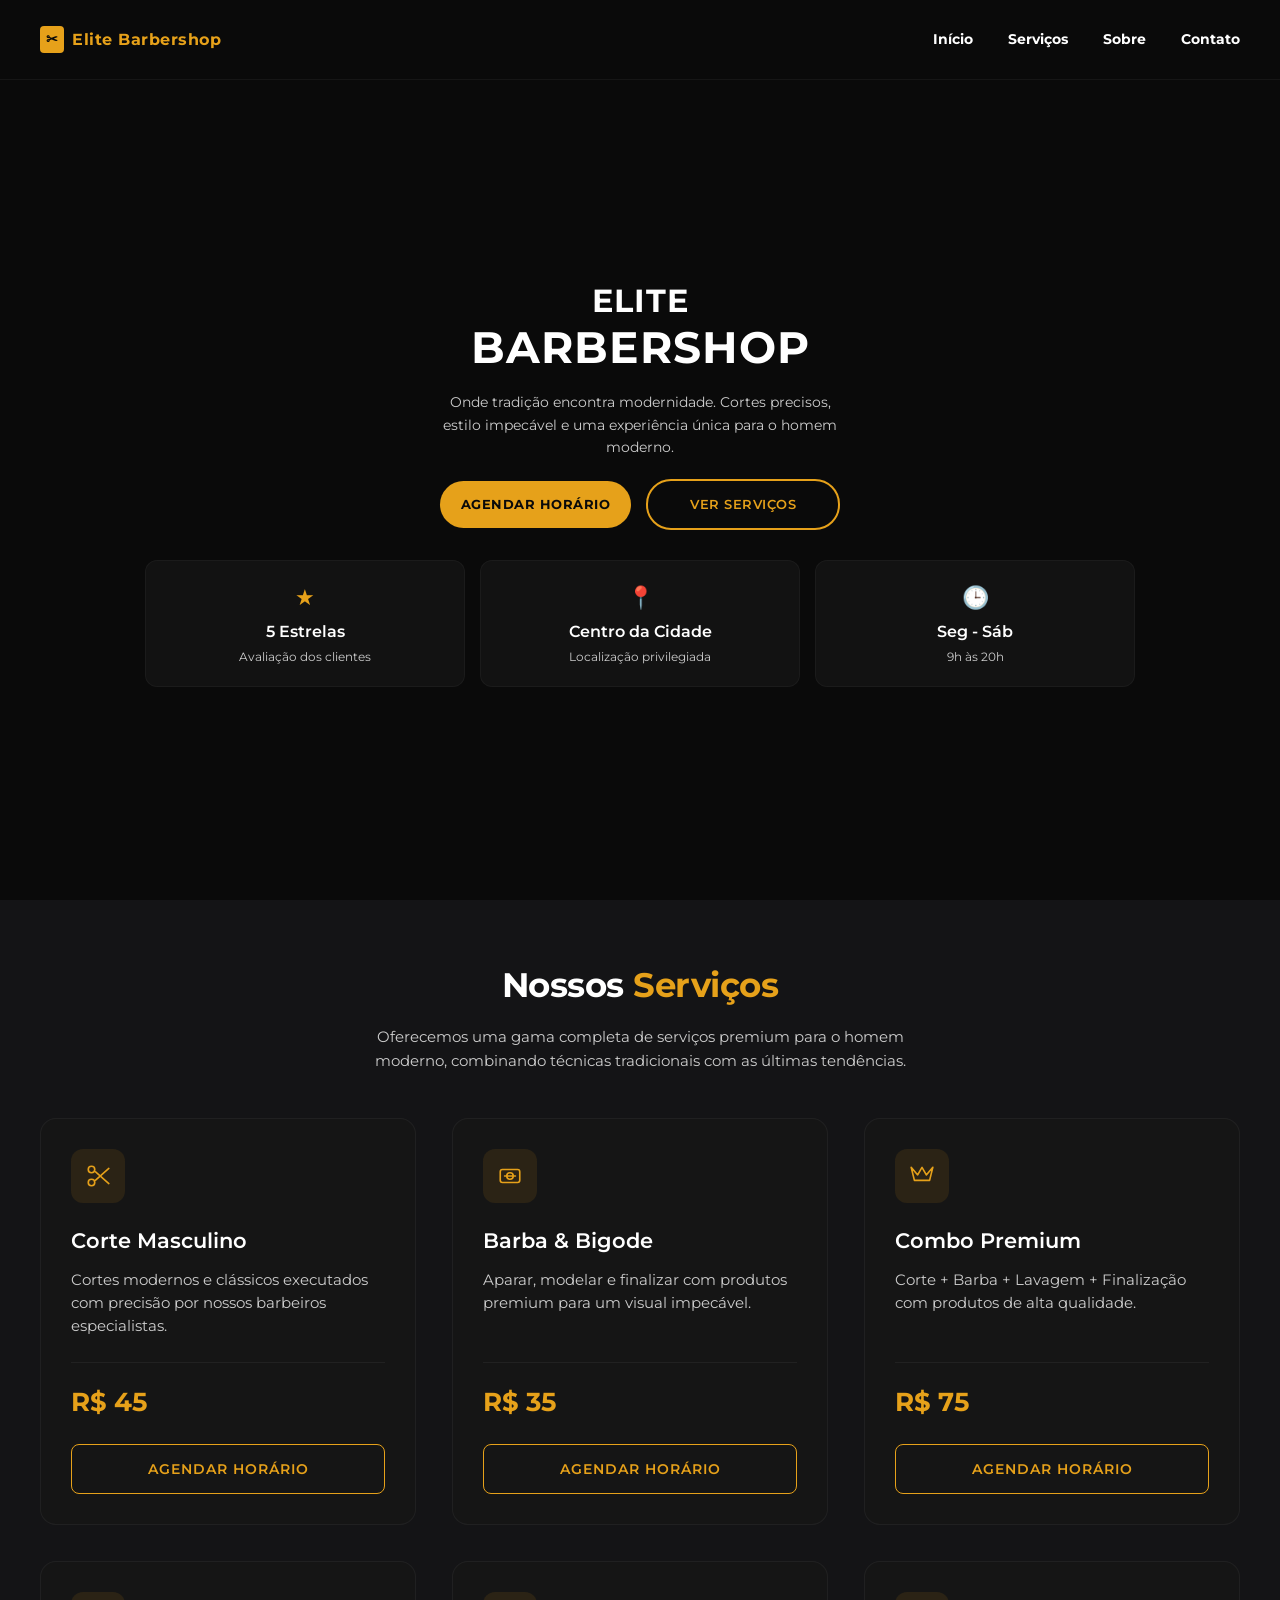
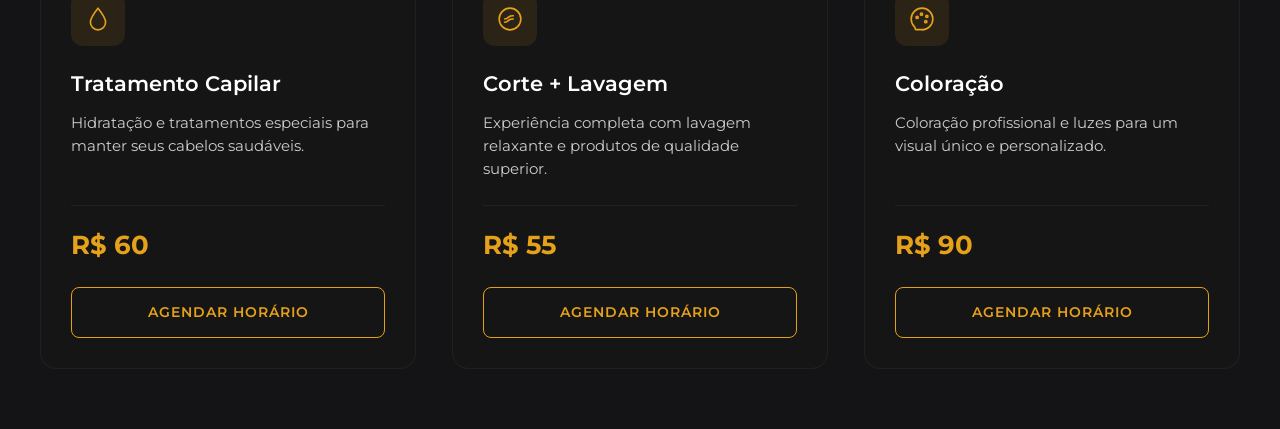
==== commit a4d727de: "criando a section services" ====
--- a/index.html
+++ b/index.html
@@ -8,7 +8,7 @@
     <link rel="preconnect" href="https://fonts.googleapis.com">
     <link rel="preconnect" href="https://fonts.gstatic.com" crossorigin>
     <link href="https://fonts.googleapis.com/css2?family=Montserrat:wght@400;600;700&display=swap" rel="stylesheet">
-    
+
     <link rel="stylesheet" href="assets/css/normalize.css">
     <link rel="stylesheet" href="assets/css/style.css">
 </head>
@@ -29,7 +29,7 @@
                 <div id="bar2" class="bar"></div>
                 <div id="bar3" class="bar"></div>
             </div>
-            
+
             <!-- SEU CONTEÚDO DE NAVEGAÇÃO INTERNO -->
             <nav class="nav" id="nav">
                 <ul>
@@ -51,14 +51,15 @@
         <section class="hero">
             <div class="hero-content">
                 <h1 class="hero-title">Elite <br><span>Barbershop</span></h1>
-                <p class="hero-subtitle">Onde tradição encontra modernidade. Cortes precisos, estilo impecável e uma experiência única para o homem moderno.</p>
-                
+                <p class="hero-subtitle">Onde tradição encontra modernidade. Cortes precisos, estilo impecável e uma
+                    experiência única para o homem moderno.</p>
+
                 <div class="hero-buttons">
                     <a href="#" class="btn-primary">Agendar Horário</a>
                     <a href="#" class="btn-secondary">Ver Serviços</a>
                 </div>
             </div>
-    
+
             <!-- CARDS INFERIORES CONFORME A TELA -->
             <div class="hero-cards">
                 <div class="card">
@@ -79,6 +80,138 @@
             </div>
         </section>
 
+        <section class="services" id="servicos">
+            <div class="services-container">
+
+                <div class="services-header">
+                    <h2>Nossos <span>Serviços</span></h2>
+                    <p>Oferecemos uma gama completa de serviços premium para o homem moderno, combinando técnicas
+                        tradicionais com as últimas tendências.</p>
+                </div>
+
+                <div class="services-flex">
+
+                    <!-- Card 1: Corte Masculino -->
+                    <article class="service-card">
+                        <div class="service-icon">
+                            <svg viewBox="0 0 24 24" fill="none" stroke="currentColor" stroke-width="1.5"
+                                stroke-linecap="round" stroke-linejoin="round">
+                                <circle cx="6" cy="6" r="3" />
+                                <circle cx="6" cy="18" r="3" />
+                                <line x1="9.8" y1="8.2" x2="22" y2="19" />
+                                <line x1="9.8" y1="15.8" x2="22" y2="5" />
+                            </svg>
+                        </div>
+                        <h3 class="service-title">Corte Masculino</h3>
+                        <p class="service-desc">Cortes modernos e clássicos executados com precisão por nossos barbeiros
+                            especialistas.</p>
+
+                        <div class="service-footer">
+                            <span class="service-price">R$ 45</span>
+                        </div>
+                        <a href="#" class="service-btn">Agendar Horário</a>
+                    </article>
+
+                    <!-- Card 2: Barba & Bigode -->
+                    <article class="service-card">
+                        <div class="service-icon">
+                            <svg viewBox="0 0 24 24" fill="none" stroke="currentColor" stroke-width="1.5"
+                                stroke-linecap="round" stroke-linejoin="round">
+                                <rect x="3" y="6" width="18" height="12" rx="2" />
+                                <path d="M7 12h10M9 12a3 3 0 1 0 6 0 3 3 0 1 0-6 0" />
+                            </svg>
+                        </div>
+                        <h3 class="service-title">Barba & Bigode</h3>
+                        <p class="service-desc">Aparar, modelar e finalizar com produtos premium para um visual
+                            impecável.</p>
+
+                        <div class="service-footer">
+                            <span class="service-price">R$ 35</span>
+                        </div>
+                        <a href="#" class="service-btn">Agendar Horário</a>
+                    </article>
+
+                    <!-- Card 3: Combo Premium -->
+                    <article class="service-card">
+                        <div class="service-icon">
+                            <svg viewBox="0 0 24 24" fill="none" stroke="currentColor" stroke-width="1.5"
+                                stroke-linecap="round" stroke-linejoin="round">
+                                <path d="M2 4l3 12h14l3-12-6 7-4-7-4 7-6-7z" />
+                            </svg>
+                        </div>
+                        <h3 class="service-title">Combo Premium</h3>
+                        <p class="service-desc">Corte + Barba + Lavagem + Finalização com produtos de alta qualidade.
+                        </p>
+
+                        <div class="service-footer">
+                            <span class="service-price">R$ 75</span>
+                        </div>
+                        <a href="#" class="service-btn">Agendar Horário</a>
+                    </article>
+
+                    <!-- Card 4: Tratamento Capilar -->
+                    <article class="service-card">
+                        <div class="service-icon">
+                            <svg viewBox="0 0 24 24" fill="none" stroke="currentColor" stroke-width="1.5"
+                                stroke-linecap="round" stroke-linejoin="round">
+                                <path d="M12 22a7 7 0 0 0 7-7c0-4.3-7-13-7-13S5 10.7 5 15a7 7 0 0 0 7 7z" />
+                            </svg>
+                        </div>
+                        <h3 class="service-title">Tratamento Capilar</h3>
+                        <p class="service-desc">Hidratação e tratamentos especiais para manter seus cabelos saudáveis.
+                        </p>
+
+                        <div class="service-footer">
+                            <span class="service-price">R$ 60</span>
+                        </div>
+                        <a href="#" class="service-btn">Agendar Horário</a>
+                    </article>
+
+                    <!-- Card 5: Corte + Lavagem -->
+                    <article class="service-card">
+                        <div class="service-icon">
+                            <svg viewBox="0 0 24 24" fill="none" stroke="currentColor" stroke-width="1.5"
+                                stroke-linecap="round" stroke-linejoin="round">
+                                <path d="M12 22c5.5 0 10-4.5 10-10S17.5 2 12 2 2 6.5 2 12s4.5 10 10 10z" />
+                                <path d="M7 12c2 0 3-1 4-2s2-1 4-1M7 15c2 0 3-1 4-2s2-1 4-1" />
+                            </svg>
+                        </div>
+                        <h3 class="service-title">Corte + Lavagem</h3>
+                        <p class="service-desc">Experiência completa com lavagem relaxante e produtos de qualidade
+                            superior.</p>
+
+                        <div class="service-footer">
+                            <span class="service-price">R$ 55</span>
+                        </div>
+                        <a href="#" class="service-btn">Agendar Horário</a>
+                    </article>
+
+                    <!-- Card 6: Coloração -->
+                    <article class="service-card">
+                        <div class="service-icon">
+                            <svg viewBox="0 0 24 24" fill="none" stroke="currentColor" stroke-width="1.5"
+                                stroke-linecap="round" stroke-linejoin="round">
+                                <path
+                                    d="M12 22C17.5 22 22 17.5 22 12S17.5 2 12 2 2 6.5 2 12c0 2.7 1.1 5.2 2.9 7 .2.2.3.3.4.4.1.1.1.2.2.5l.3 1.3c.1.3.4.6.7.6H12z" />
+                                <circle cx="7.5" cy="10.5" r="1" />
+                                <circle cx="11.5" cy="7.5" r="1" />
+                                <circle cx="16.5" cy="9.5" r="1" />
+                                <circle cx="15.5" cy="14.5" r="1" />
+                            </svg>
+                        </div>
+                        <h3 class="service-title">Coloração</h3>
+                        <p class="service-desc">Coloração profissional e luzes para um visual único e personalizado.</p>
+
+                        <div class="service-footer">
+                            <span class="service-price">R$ 90</span>
+                        </div>
+                        <a href="#" class="service-btn">Agendar Horário</a>
+                    </article>
+
+                </div>
+            </div>
+        </section>
+
     </main>
 
     <script src="assets/js/hamburguerMneu.js"></script>
--- a/assets/css/style.css
+++ b/assets/css/style.css
@@ -196,6 +196,12 @@
   color: #0A0A0A;
   font-weight: 700;
 }
+main .hero .hero-buttons .btn-primary:hover {
+  background-color: #ffffff;
+}
+main .hero .hero-buttons .btn-primary:hover {
+  background-color: red;
+}
 main .hero .hero-buttons .btn-secondary {
   border: 2px solid #E6A11A;
   color: #E6A11A;
@@ -231,6 +237,115 @@
   font-size: 1.2rem;
   color: #CCCCCC;
 }
+main .services {
+  padding: 6rem 2rem;
+  background-color: #141416;
+}
+main .services-container {
+  max-width: 120rem;
+  margin: 0 auto;
+}
+main .services-header {
+  text-align: center;
+  margin-bottom: 4.5rem;
+}
+main .services-header h2 {
+  font-size: 3.4rem;
+  color: #FFFFFF;
+  margin-bottom: 1.4rem;
+  font-weight: 700;
+  letter-spacing: -0.05rem;
+}
+main .services-header h2 span {
+  color: #E6A11A;
+}
+main .services-header p {
+  font-size: 1.5rem;
+  color: #CCCCCC;
+  max-width: 60rem;
+  margin: 0 auto;
+  line-height: 1.6;
+}
+main .services-flex {
+  display: flex;
+  flex-wrap: wrap;
+  gap: 2.4rem;
+}
+main .services .service-card {
+  width: 100%;
+  background-color: rgba(22, 22, 22, 0.75);
+  border: 0.1rem solid rgba(255, 255, 255, 0.05);
+  border-radius: 1.6rem;
+  padding: 3rem;
+  display: flex;
+  flex-direction: column;
+  transition: transform 0.3s ease, border-color 0.3s ease, box-shadow 0.3s ease;
+}
+main .services .service-card:hover {
+  transform: translateY(-0.5rem);
+  border-color: rgba(230, 161, 26, 0.4);
+  box-shadow: 0 1.2rem 3rem rgba(0, 0, 0, 0.4);
+}
+main .services .service-card .service-icon {
+  width: 5.4rem;
+  height: 5.4rem;
+  background-color: rgba(230, 161, 26, 0.1);
+  border-radius: 1.2rem;
+  display: flex;
+  align-items: center;
+  justify-content: center;
+  margin-bottom: 2.2rem;
+}
+main .services .service-card .service-icon svg {
+  width: 2.6rem;
+  height: 2.6rem;
+  color: #E6A11A;
+}
+main .services .service-card .service-title {
+  font-size: 2.1rem;
+  color: #FFFFFF;
+  margin-bottom: 1.2rem;
+  font-weight: 600;
+}
+main .services .service-card .service-desc {
+  font-size: 1.45rem;
+  color: #CCCCCC;
+  line-height: 1.6;
+  margin-bottom: 2.4rem;
+  flex-grow: 1;
+}
+main .services .service-card .service-footer {
+  display: flex;
+  align-items: center;
+  padding-top: 2rem;
+  margin-bottom: 2.2rem;
+  border-top: 0.1rem solid rgba(255, 255, 255, 0.05);
+}
+main .services .service-card .service-price {
+  font-size: 2.6rem;
+  font-weight: 700;
+  color: #E6A11A;
+}
+main .services .service-card .service-btn {
+  display: block;
+  width: 100%;
+  text-align: center;
+  padding: 1.4rem;
+  background-color: transparent;
+  color: #E6A11A;
+  border: 0.1rem solid #E6A11A;
+  border-radius: 0.8rem;
+  font-size: 1.35rem;
+  font-weight: 600;
+  text-decoration: none;
+  text-transform: uppercase;
+  letter-spacing: 0.1rem;
+  transition: all 0.3s ease;
+}
+main .services .service-card .service-btn:hover {
+  background-color: #E6A11A;
+  color: #0A0A0A;
+}
 
 @media (min-width: 768px) {
   .hero {
@@ -258,6 +373,12 @@
   }
   .hero .hero-cards .card {
     width: 220px;
+  }
+  .services .services-flex {
+    gap: 3rem;
+  }
+  .services .service-card {
+    flex: 1 1 calc(50% - 3.6rem) !important;
   }
 }
 @media (min-width: 1024px) {
@@ -293,6 +414,7 @@
     font-size: 1.4rem;
     transition: color 0.3s;
     font-weight: bolder;
+    color: white;
   }
   header #menu .nav li a:hover {
     display: inline-block;
@@ -307,4 +429,22 @@
     top: 0;
     left: 0;
   }
+  main .hero .hero-buttons {
+    flex-direction: row;
+  }
+  main .hero .hero-buttons a {
+    font-size: 1.3rem;
+  }
+  main .hero .hero-cards {
+    flex-direction: row;
+  }
+  main .services .services {
+    padding: 10rem 2rem;
+  }
+  main .services .services-flex {
+    gap: 3.6rem !important;
+  }
+  main .services .service-card {
+    flex: 1 1 calc(33.3333333333% - 3.6rem) !important;
+  }
 }/*# sourceMappingURL=style.css.map */
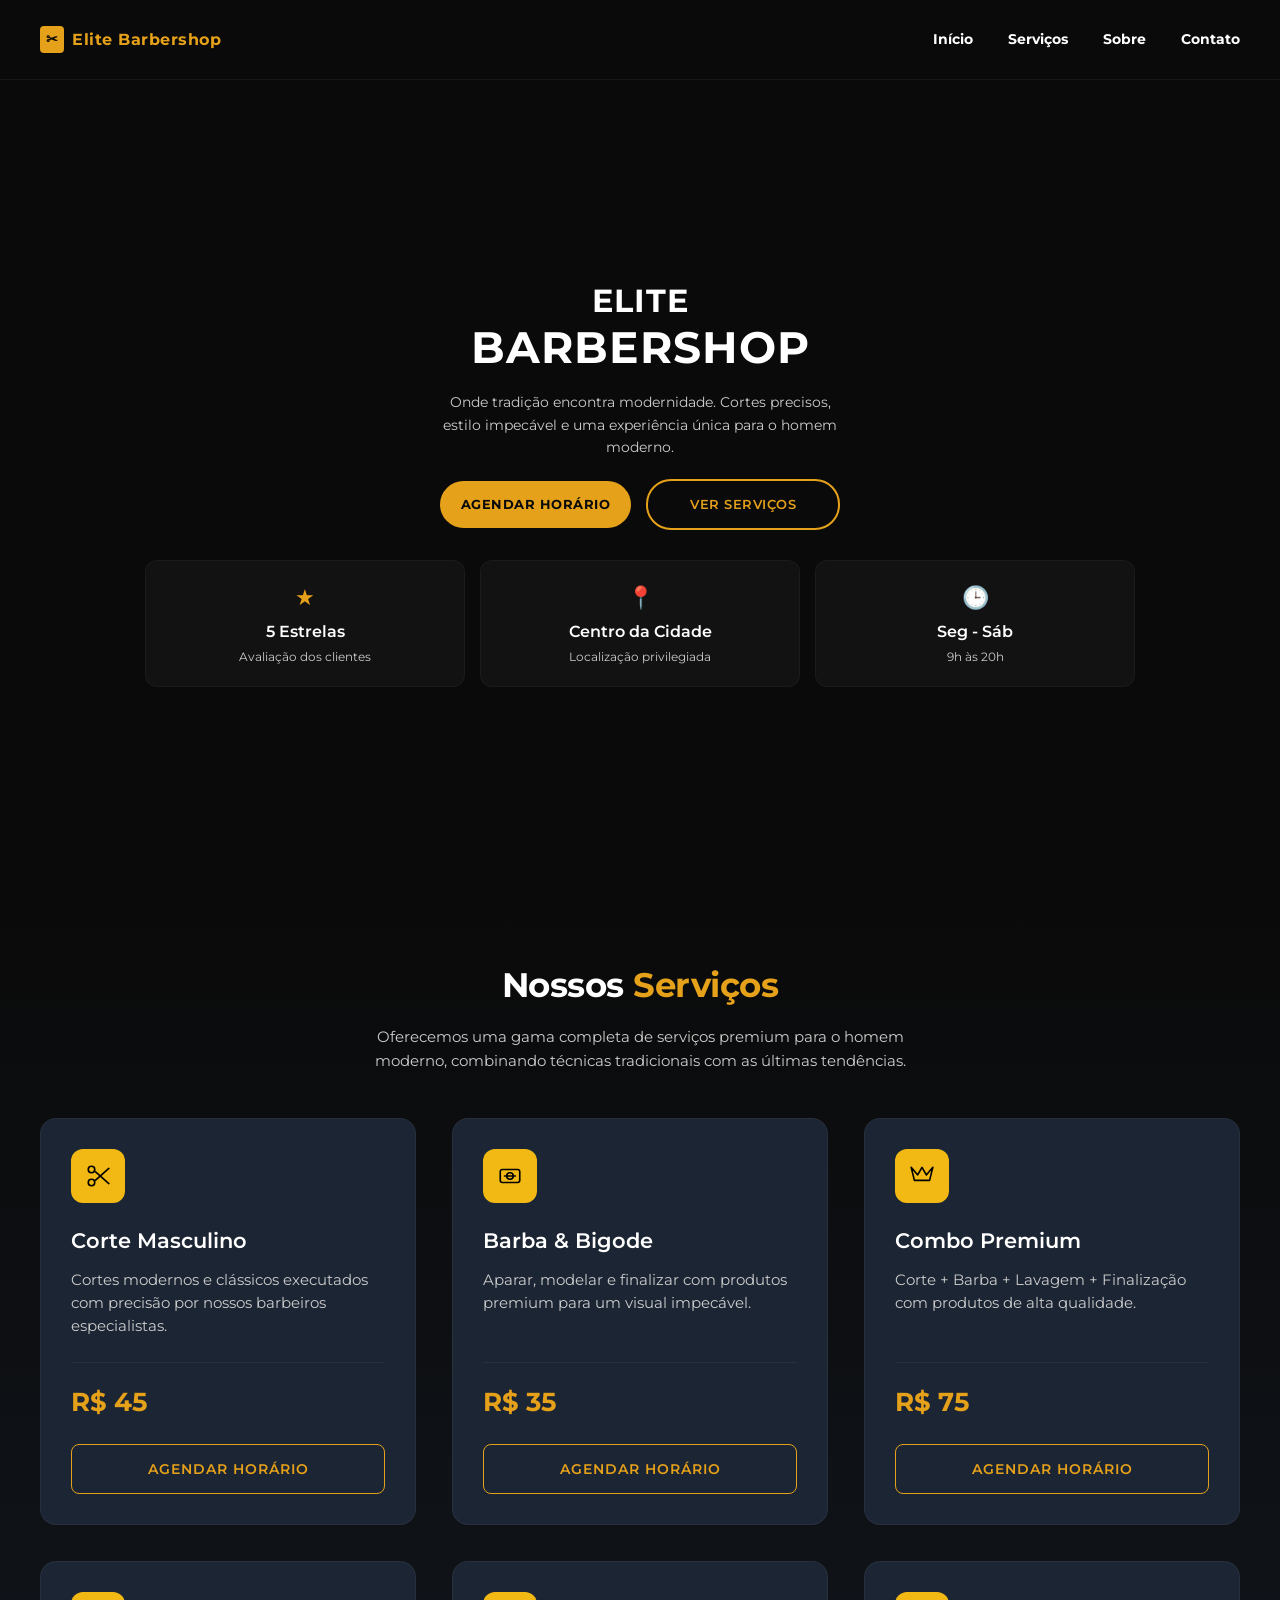
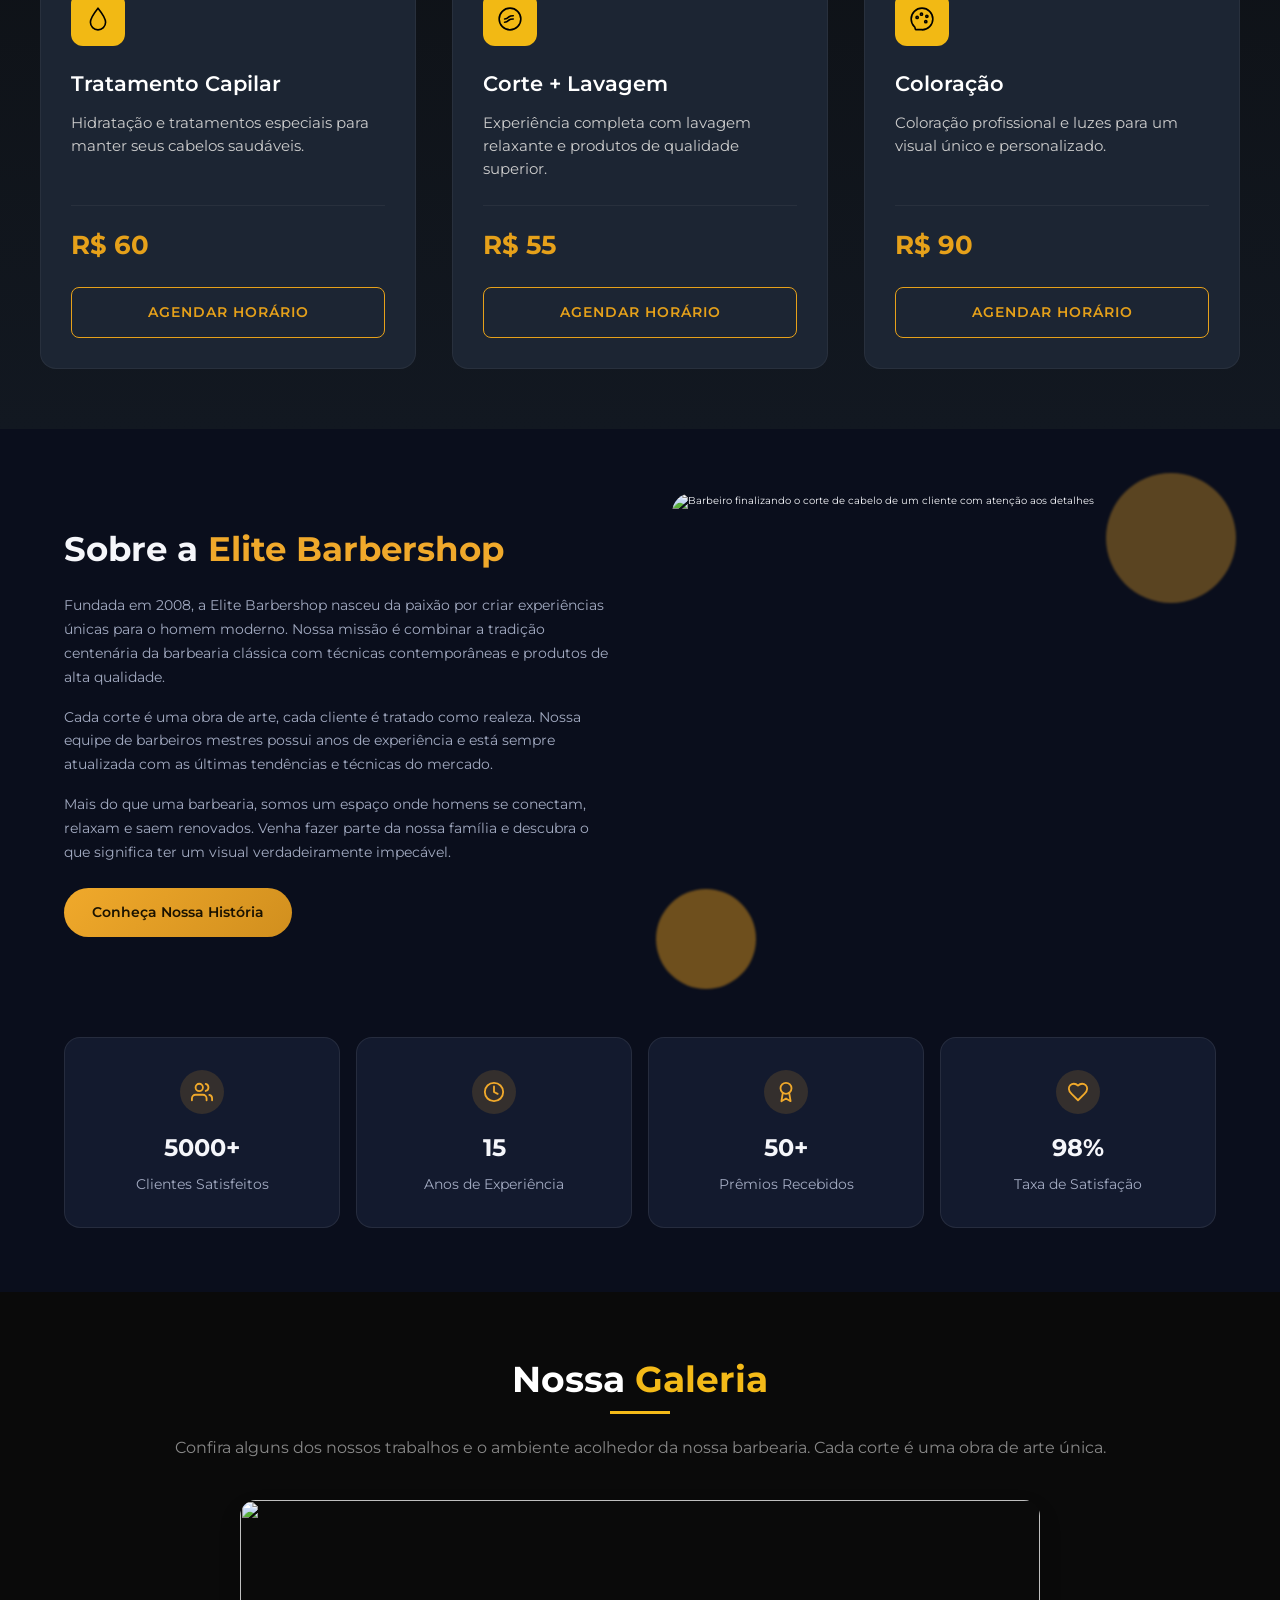
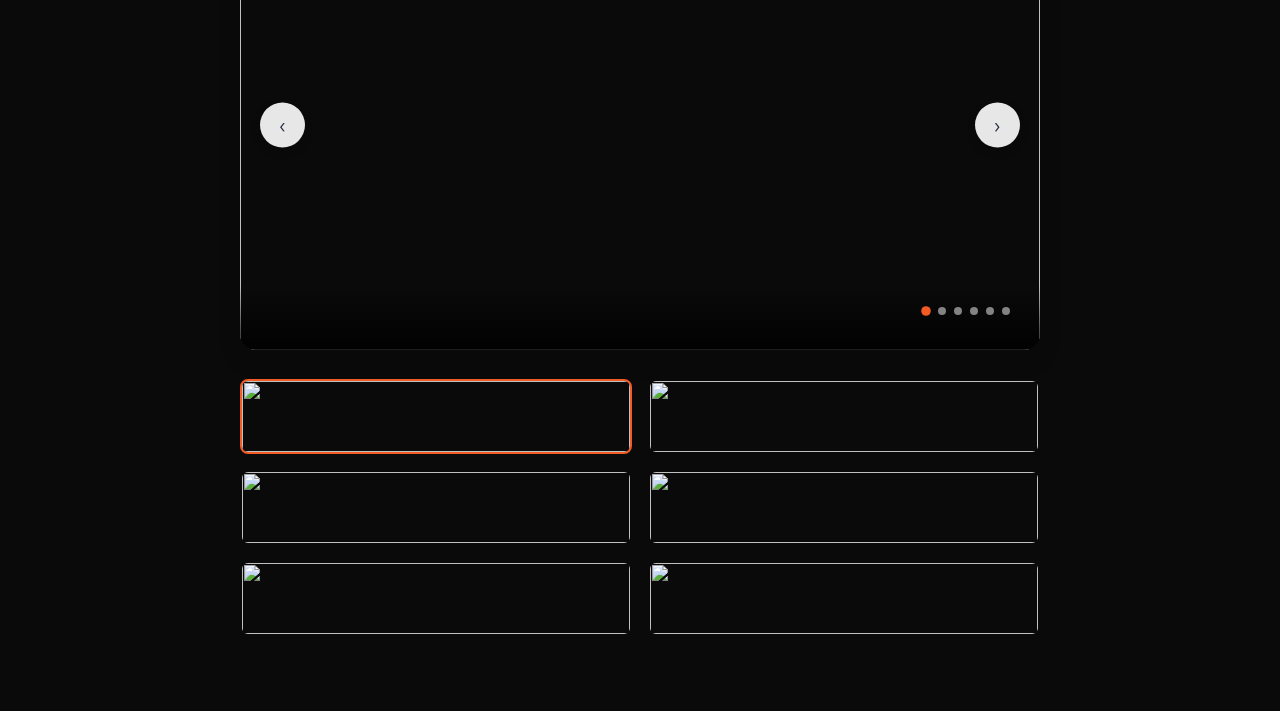
==== commit 6f17fc93: "editando" ====
--- a/index.html
+++ b/index.html
@@ -212,9 +212,180 @@
             </div>
         </section>
 
+        <section class="about" id="sobre">
+
+            <!-- Container: limita a largura máxima do conteúdo e centraliza -->
+            <div class="about__container">
+
+                <!-- Coluna da esquerda: texto -->
+                <div class="about__content">
+                    <h2 class="about__title">
+                        Sobre a <span class="about__title-highlight">Elite Barbershop</span>
+                    </h2>
+
+                    <div class="about__text-group">
+                        <p class="about__text">
+                            Fundada em 2008, a Elite Barbershop nasceu da paixão por criar
+                            experiências únicas para o homem moderno. Nossa missão é combinar
+                            a tradição centenária da barbearia clássica com técnicas
+                            contemporâneas e produtos de alta qualidade.
+                        </p>
+                        <p class="about__text">
+                            Cada corte é uma obra de arte, cada cliente é tratado como
+                            realeza. Nossa equipe de barbeiros mestres possui anos de
+                            experiência e está sempre atualizada com as últimas tendências e
+                            técnicas do mercado.
+                        </p>
+                        <p class="about__text">
+                            Mais do que uma barbearia, somos um espaço onde homens se
+                            conectam, relaxam e saem renovados. Venha fazer parte da nossa
+                            família e descubra o que significa ter um visual verdadeiramente
+                            impecável.
+                        </p>
+                    </div>
+
+                    <!-- Uso <a> e não <button> porque leva para outra parte da
+           página (âncora). <button> é pra ações reais, tipo
+           submeter formulário ou abrir um modal -->
+                    <a href="#historia" class="about__cta">Conheça Nossa História</a>
+                </div>
+
+                <!-- Coluna da direita: imagem com os círculos decorativos -->
+                <div class="about__media">
+                    <div class="about__image-wrapper">
+                        <img class="about__image"
+                            src="https://images.unsplash.com/photo-1503951914875-452162b0f3f1?w=900&q=80"
+                            alt="Barbeiro finalizando o corte de cabelo de um cliente com atenção aos detalhes"
+                            loading="lazy" />
+                        <!-- elementos puramente decorativos: aria-hidden tira do leitor de tela -->
+                        <span class="about__decor about__decor--one" aria-hidden="true"></span>
+                        <span class="about__decor about__decor--two" aria-hidden="true"></span>
+                    </div>
+                </div>
+            </div>
+
+            <!-- Bloco de estatísticas (fica fora do container principal
+       porque tem sua própria largura/grid) -->
+            <div class="about__stats">
+
+                <div class="about__stat-card">
+                    <div class="about__stat-icon">
+                        <!-- ícone "users" (pessoas), estilo lucide, feito em SVG puro -->
+                        <svg viewBox="0 0 24 24" fill="none" stroke="currentColor" stroke-width="2"
+                            stroke-linecap="round" stroke-linejoin="round">
+                            <path d="M17 21v-2a4 4 0 0 0-4-4H5a4 4 0 0 0-4 4v2" />
+                            <circle cx="9" cy="7" r="4" />
+                            <path d="M23 21v-2a4 4 0 0 0-3-3.87" />
+                            <path d="M16 3.13a4 4 0 0 1 0 7.75" />
+                        </svg>
+                    </div>
+                    <span class="about__stat-number">5000+</span>
+                    <span class="about__stat-label">Clientes Satisfeitos</span>
+                </div>
+
+                <div class="about__stat-card">
+                    <div class="about__stat-icon">
+                        <!-- ícone "clock" (relógio) -->
+                        <svg viewBox="0 0 24 24" fill="none" stroke="currentColor" stroke-width="2"
+                            stroke-linecap="round" stroke-linejoin="round">
+                            <circle cx="12" cy="12" r="10" />
+                            <polyline points="12 6 12 12 16 14" />
+                        </svg>
+                    </div>
+                    <span class="about__stat-number">15</span>
+                    <span class="about__stat-label">Anos de Experiência</span>
+                </div>
+
+                <div class="about__stat-card">
+                    <div class="about__stat-icon">
+                        <!-- ícone "award" (prêmio/medalha) -->
+                        <svg viewBox="0 0 24 24" fill="none" stroke="currentColor" stroke-width="2"
+                            stroke-linecap="round" stroke-linejoin="round">
+                            <circle cx="12" cy="8" r="6" />
+                            <path d="M15.477 12.89 17 22l-5-3-5 3 1.523-9.11" />
+                        </svg>
+                    </div>
+                    <span class="about__stat-number">50+</span>
+                    <span class="about__stat-label">Prêmios Recebidos</span>
+                </div>
+
+                <div class="about__stat-card">
+                    <div class="about__stat-icon">
+                        <!-- ícone "heart" (coração) -->
+                        <svg viewBox="0 0 24 24" fill="none" stroke="currentColor" stroke-width="2"
+                            stroke-linecap="round" stroke-linejoin="round">
+                            <path
+                                d="M19 14c1.49-1.46 3-3.21 3-5.5A5.5 5.5 0 0 0 16.5 3c-1.76 0-3 .5-4.5 2-1.5-1.5-2.74-2-4.5-2A5.5 5.5 0 0 0 2 8.5c0 2.3 1.5 4.05 3 5.5l7 7Z" />
+                        </svg>
+                    </div>
+                    <span class="about__stat-number">98%</span>
+                    <span class="about__stat-label">Taxa de Satisfação</span>
+                </div>
+
+            </div>
+        </section>
+
+        <section class="largura-definida galeria">
+
+
+
+            <div class="galeria-container">
+
+                <div class="galeria-header">
+                    <h2>Nossa <span>Galeria</span></h2>
+                    <p>Confira alguns dos nossos trabalhos e o ambiente acolhedor da nossa barbearia. Cada corte é uma
+                        obra de arte única.</p>
+                </div>
+
+                <div class="slider-wrapper">
+                    <img id="galeriaPrincipal" src="" alt="">
+
+                    <div class="slider-overlay">
+                        <h3 id="galeriaTitulo"></h3>
+                        <p id="galeriaDescricao"></p>
+                    </div>
+
+                    <button class="slider-nav-btn prev" id="galeriaPrev" aria-label="Anterior">&#8249;</button>
+                    <button class="slider-nav-btn next" id="galeriaNext" aria-label="Próximo">&#8250;</button>
+
+                    <div class="slider-dots" id="galeriaDots">
+                        <span class="galeria-dot ativo" data-index="0"></span>
+                        <span class="galeria-dot" data-index="1"></span>
+                        <span class="galeria-dot" data-index="2"></span>
+                        <span class="galeria-dot" data-index="3"></span>
+                        <span class="galeria-dot" data-index="4"></span>
+                        <span class="galeria-dot" data-index="5"></span>
+                    </div>
+                </div>
+
+                <div class="thumb-container" id="thumbContainer">
+                    <div class="thumb-item ativo" data-index="0">
+                        <img src="" alt="">
+                    </div>
+                    <div class="thumb-item" data-index="1">
+                        <img src="" alt="">
+                    </div>
+                    <div class="thumb-item" data-index="2">
+                        <img src="" alt="">
+                    </div>
+                    <div class="thumb-item" data-index="3">
+                        <img src="" alt="">
+                    </div>
+                    <div class="thumb-item" data-index="4">
+                        <img src="" alt="">
+                    </div>
+                    <div class="thumb-item" data-index="5">
+                        <img src="" alt="">
+                    </div>
+                </div>
+
+            </div>
+        </section>
+
     </main>
 
     <script src="assets/js/hamburguerMneu.js"></script>
+    <script src="assets/js/galeria.js"></script>
 </body>
 
 </html>
--- a/assets/css/style.css
+++ b/assets/css/style.css
@@ -1,3 +1,4 @@
+@charset "UTF-8";
 * {
   padding: 0;
   margin: 0;
@@ -13,6 +14,11 @@
   background-color: #0A0A0A;
   color: #FFFFFF;
   overflow-x: hidden;
+}
+
+.largura-definida {
+  margin: 0 auto;
+  max-width: 120rem;
 }
 
 header {
@@ -195,16 +201,18 @@
   background-color: #E6A11A;
   color: #0A0A0A;
   font-weight: 700;
+  transition: all 0.2s ease-in-out;
 }
 main .hero .hero-buttons .btn-primary:hover {
-  background-color: #ffffff;
-}
-main .hero .hero-buttons .btn-primary:hover {
-  background-color: red;
+  transform: scale(1.1);
 }
 main .hero .hero-buttons .btn-secondary {
   border: 2px solid #E6A11A;
   color: #E6A11A;
+  transition: all 0.2s ease-in-out;
+}
+main .hero .hero-buttons .btn-secondary:hover {
+  transform: scale(1.1);
 }
 main .hero .hero-cards {
   display: flex;
@@ -239,7 +247,7 @@
 }
 main .services {
   padding: 6rem 2rem;
-  background-color: #141416;
+  background: linear-gradient(to bottom, #0A0A0A, #121821);
 }
 main .services-container {
   max-width: 120rem;
@@ -273,7 +281,7 @@
 }
 main .services .service-card {
   width: 100%;
-  background-color: rgba(22, 22, 22, 0.75);
+  background: #1C2533;
   border: 0.1rem solid rgba(255, 255, 255, 0.05);
   border-radius: 1.6rem;
   padding: 3rem;
@@ -289,7 +297,7 @@
 main .services .service-card .service-icon {
   width: 5.4rem;
   height: 5.4rem;
-  background-color: rgba(230, 161, 26, 0.1);
+  background: #F2B914;
   border-radius: 1.2rem;
   display: flex;
   align-items: center;
@@ -299,7 +307,7 @@
 main .services .service-card .service-icon svg {
   width: 2.6rem;
   height: 2.6rem;
-  color: #E6A11A;
+  color: black;
 }
 main .services .service-card .service-title {
   font-size: 2.1rem;
@@ -346,6 +354,160 @@
   background-color: #E6A11A;
   color: #0A0A0A;
 }
+main .about {
+  background-color: #0a0e1c;
+  color: #f5f6fa;
+  padding-block: 6.4rem;
+  overflow: hidden;
+}
+main .about__container {
+  width: 100%;
+  max-width: 120rem;
+  margin-inline: auto;
+  padding-inline: 2.4rem;
+  display: flex;
+  flex-direction: column;
+  gap: 4rem;
+}
+main .about__content {
+  display: flex;
+  flex-direction: column;
+  gap: 2.4rem;
+}
+main .about__title {
+  font-weight: 700;
+  font-size: 3.4rem;
+  line-height: 1.25;
+  margin: 0;
+}
+main .about__title-highlight {
+  color: #f0a92b;
+}
+main .about__text-group {
+  display: flex;
+  flex-direction: column;
+  gap: 1.6rem;
+}
+main .about__text {
+  margin: 0;
+  color: #a3abc2;
+  font-size: 1.4em;
+  line-height: 1.7;
+}
+main .about__cta {
+  display: inline-block;
+  text-decoration: none;
+  cursor: pointer;
+  border: none;
+  align-self: flex-start;
+  background: linear-gradient(135deg, #f0a92b, #d18f1e);
+  color: #1a1200;
+  font-weight: 600;
+  font-size: 1.4em;
+  padding: 1.4rem 2.8rem;
+  border-radius: 999px;
+  transition: transform 0.2s ease, box-shadow 0.2s ease;
+}
+main .about__cta:hover, main .about__cta:focus-visible {
+  transform: translateY(-2px);
+  box-shadow: 0 10px 24px rgba(240, 169, 43, 0.35);
+}
+main .about__cta:focus-visible {
+  outline: 2px solid #f5f6fa;
+  outline-offset: 3px;
+}
+main .about__media {
+  width: 100%;
+}
+main .about__image-wrapper {
+  position: relative;
+  isolation: isolate;
+}
+main .about__image {
+  width: 100%;
+  height: 320px;
+  object-fit: cover;
+  border-radius: 20px;
+  display: block;
+  position: relative;
+  z-index: 1;
+}
+main .about__decor {
+  position: absolute;
+  border-radius: 50%;
+  z-index: 0;
+  filter: blur(1px);
+}
+main .about__decor--one {
+  width: 90px;
+  height: 90px;
+  background: #f0a92b;
+  opacity: 0.35;
+  top: -20px;
+  right: -20px;
+  z-index: 2;
+}
+main .about__decor--two {
+  width: 70px;
+  height: 70px;
+  background: #d18f1e;
+  opacity: 0.5;
+  bottom: -16px;
+  left: -16px;
+  z-index: 2;
+}
+main .about__stats {
+  width: 100%;
+  max-width: 120rem;
+  margin-inline: auto;
+  padding-inline: 2.4rem;
+  margin-top: 4.8rem;
+  display: flex;
+  justify-content: center;
+  flex-wrap: wrap;
+  gap: 1.6rem;
+}
+main .about__stat-card {
+  background-color: #131a2e;
+  border: 1px solid rgba(255, 255, 255, 0.08);
+  border-radius: 16px;
+  padding: 2.4rem 1.6rem;
+  display: flex;
+  flex-direction: column;
+  align-items: center;
+  text-align: center;
+  gap: 0.8rem;
+  transition: transform 0.25s ease, border-color 0.25s ease;
+  flex: 1 1 calc(50% - 1.6rem);
+}
+main .about__stat-card:hover {
+  transform: translateY(-4px);
+  border-color: rgba(240, 169, 43, 0.4);
+}
+main .about__stat-icon {
+  width: 44px;
+  height: 44px;
+  border-radius: 50%;
+  background: rgba(240, 169, 43, 0.15);
+  color: #f0a92b;
+  display: flex;
+  align-items: center;
+  justify-content: center;
+  margin-bottom: 0.8rem;
+}
+main .about__stat-icon svg {
+  width: 22px;
+  height: 22px;
+}
+main .about__stat-number {
+  font-weight: 700;
+  font-size: 2.4em;
+  color: #f5f6fa;
+}
+main .about__stat-label {
+  font-size: 1.4em;
+  color: #a3abc2;
+}
 
 @media (min-width: 768px) {
   .hero {
@@ -379,6 +541,27 @@
   }
   .services .service-card {
     flex: 1 1 calc(50% - 3.6rem) !important;
+  }
+  .about {
+    padding-block: 8rem;
+  }
+  .about__title {
+    font-size: 3.4rem;
+  }
+  .about__text {
+    font-size: 1.4rem;
+  }
+  .about__image {
+    height: 420px;
+  }
+  .about__stats {
+    grid-template-columns: repeat(4, 1fr);
+  }
+  .about__stat-number {
+    font-size: 1.9rem;
+  }
+  .galeria .thumb-item {
+    flex: 1 1 calc(33.3333333333% - 1.6rem);
   }
 }
 @media (min-width: 1024px) {
@@ -447,4 +630,224 @@
   main .services .service-card {
     flex: 1 1 calc(33.3333333333% - 3.6rem) !important;
   }
+  main .about__container {
+    flex-direction: row;
+    align-items: center;
+    gap: 6.4rem;
+  }
+  main .about__content {
+    flex: 1;
+  }
+  main .about__media {
+    flex: 1;
+  }
+  main .about__title {
+    font-size: 3.4rem;
+  }
+  main .about__image {
+    height: 480px;
+  }
+  main .about__decor--one {
+    width: 130px;
+    height: 130px;
+  }
+  main .about__decor--two {
+    width: 100px;
+    height: 100px;
+  }
+  main .about__stats {
+    margin-top: 6.4rem;
+  }
+  main .about__stat-card {
+    padding: 3.2rem 1.6rem;
+    flex: 1 1 calc(25% - 1.6rem);
+  }
+}
+.galeria {
+  display: flex;
+  justify-content: center;
+  align-items: center;
+  padding: 6rem 2rem;
+  width: 100%;
+  box-sizing: border-box;
+}
+.galeria .galeria-container {
+  width: 100%;
+  max-width: 120rem;
+  display: flex;
+  flex-direction: column;
+  align-items: center;
+}
+.galeria .galeria-header {
+  text-align: center;
+  margin-bottom: 4rem;
+  display: flex;
+  flex-direction: column;
+  align-items: center;
+}
+.galeria .galeria-header h2 {
+  font-size: 3.6rem;
+  font-weight: 700;
+  color: white;
+  margin: 0 0 1.5rem 0;
+  position: relative;
+  display: inline-block;
+}
+.galeria .galeria-header h2 > span {
+  color: #F4BA18;
+}
+.galeria .galeria-header h2::after {
+  content: "";
+  position: absolute;
+  bottom: -0.8rem;
+  left: 50%;
+  transform: translateX(-50%);
+  width: 6rem;
+  height: 0.3rem;
+  background-color: #F4BA18;
+}
+.galeria .galeria-header p {
+  font-size: 1.6rem;
+  color: rgba(255, 255, 255, 0.514);
+  margin-top: 1.5rem;
+}
+.galeria {
+  /* Slider Principal */
+}
+.galeria .slider-wrapper {
+  position: relative;
+  width: 100%;
+  max-width: 80rem;
+  height: 45rem;
+  margin-bottom: 2.4rem;
+  border-radius: 1.6rem;
+  overflow: hidden;
+  box-shadow: 0 10px 25px rgba(0, 0, 0, 0.1);
+}
+.galeria .slider-wrapper img {
+  width: 100%;
+  height: 100%;
+  object-fit: cover;
+  transition: opacity 0.3s ease;
+}
+.galeria {
+  /* Gradiente do texto interno */
+}
+.galeria .slider-overlay {
+  position: absolute;
+  bottom: 0;
+  left: 0;
+  right: 0;
+  background: linear-gradient(transparent, rgba(0, 0, 0, 0.85));
+  padding: 3rem;
+  color: #ffffff;
+  pointer-events: none;
+}
+.galeria .slider-overlay h3 {
+  margin: 0 0 0.5rem 0;
+  font-size: 2.4rem;
+  font-weight: 700;
+}
+.galeria .slider-overlay p {
+  margin: 0;
+  font-size: 1.5rem;
+  color: #cbd5e1;
+}
+.galeria {
+  /* Botões de Navegação (Setas) */
+}
+.galeria .slider-nav-btn {
+  position: absolute;
+  top: 50%;
+  transform: translateY(-50%);
+  width: 4.5rem;
+  height: 4.5rem;
+  border-radius: 50%;
+  background: rgba(255, 255, 255, 0.9);
+  border: none;
+  cursor: pointer;
+  display: flex;
+  align-items: center;
+  justify-content: center;
+  font-size: 2.2rem;
+  color: #1e293b;
+  box-shadow: 0 4px 10px rgba(0, 0, 0, 0.15);
+  transition: background 0.2s, color 0.2s;
+  z-index: 5;
+}
+.galeria .slider-nav-btn:hover {
+  background: #f35b25;
+  color: #ffffff;
+}
+.galeria .slider-nav-btn.prev {
+  left: 2rem;
+}
+.galeria .slider-nav-btn.next {
+  right: 2rem;
+}
+.galeria {
+  /* Indicadores de bolinha (Dots) */
+}
+.galeria .slider-dots {
+  position: absolute;
+  bottom: 3.5rem;
+  right: 3rem;
+  display: flex;
+  gap: 0.8rem;
+  z-index: 5;
+}
+.galeria .slider-dots .galeria-dot {
+  width: 0.8rem;
+  height: 0.8rem;
+  border-radius: 50%;
+  background: #ffffff;
+  opacity: 0.5;
+  transition: opacity 0.3s, transform 0.3s, background-color 0.3s;
+  cursor: pointer;
+}
+.galeria .slider-dots .galeria-dot.ativo {
+  opacity: 1;
+  transform: scale(1.2);
+  background: #f35b25;
+}
+.galeria {
+  /* Miniaturas (Thumbnails) */
+}
+.galeria .thumb-container {
+  display: flex;
+  flex-wrap: wrap;
+  gap: 1.6rem;
+  width: 100%;
+  max-width: 80rem;
+  overflow-x: auto;
+  padding: 0.5rem 0 1.5rem 0;
+  justify-content: center;
+}
+.galeria .thumb-container::-webkit-scrollbar {
+  height: 6px;
+}
+.galeria .thumb-container::-webkit-scrollbar-thumb {
+  background: #cbd5e1;
+  border-radius: 4px;
+}
+.galeria .thumb-item {
+  flex: 1 1 calc(50% - 1.6rem);
+  width: 11rem;
+  height: 7.5rem;
+  border-radius: 0.8rem;
+  overflow: hidden;
+  cursor: pointer;
+  border: 2px solid transparent;
+  transition: border-color 0.2s, transform 0.2s;
+}
+.galeria .thumb-item img {
+  width: 100%;
+  height: 100%;
+  object-fit: cover;
+}
+.galeria .thumb-item:hover {
+  transform: translateY(-2px);
+}
+.galeria .thumb-item.ativo {
+  border-color: #f35b25;
 }/*# sourceMappingURL=style.css.map */
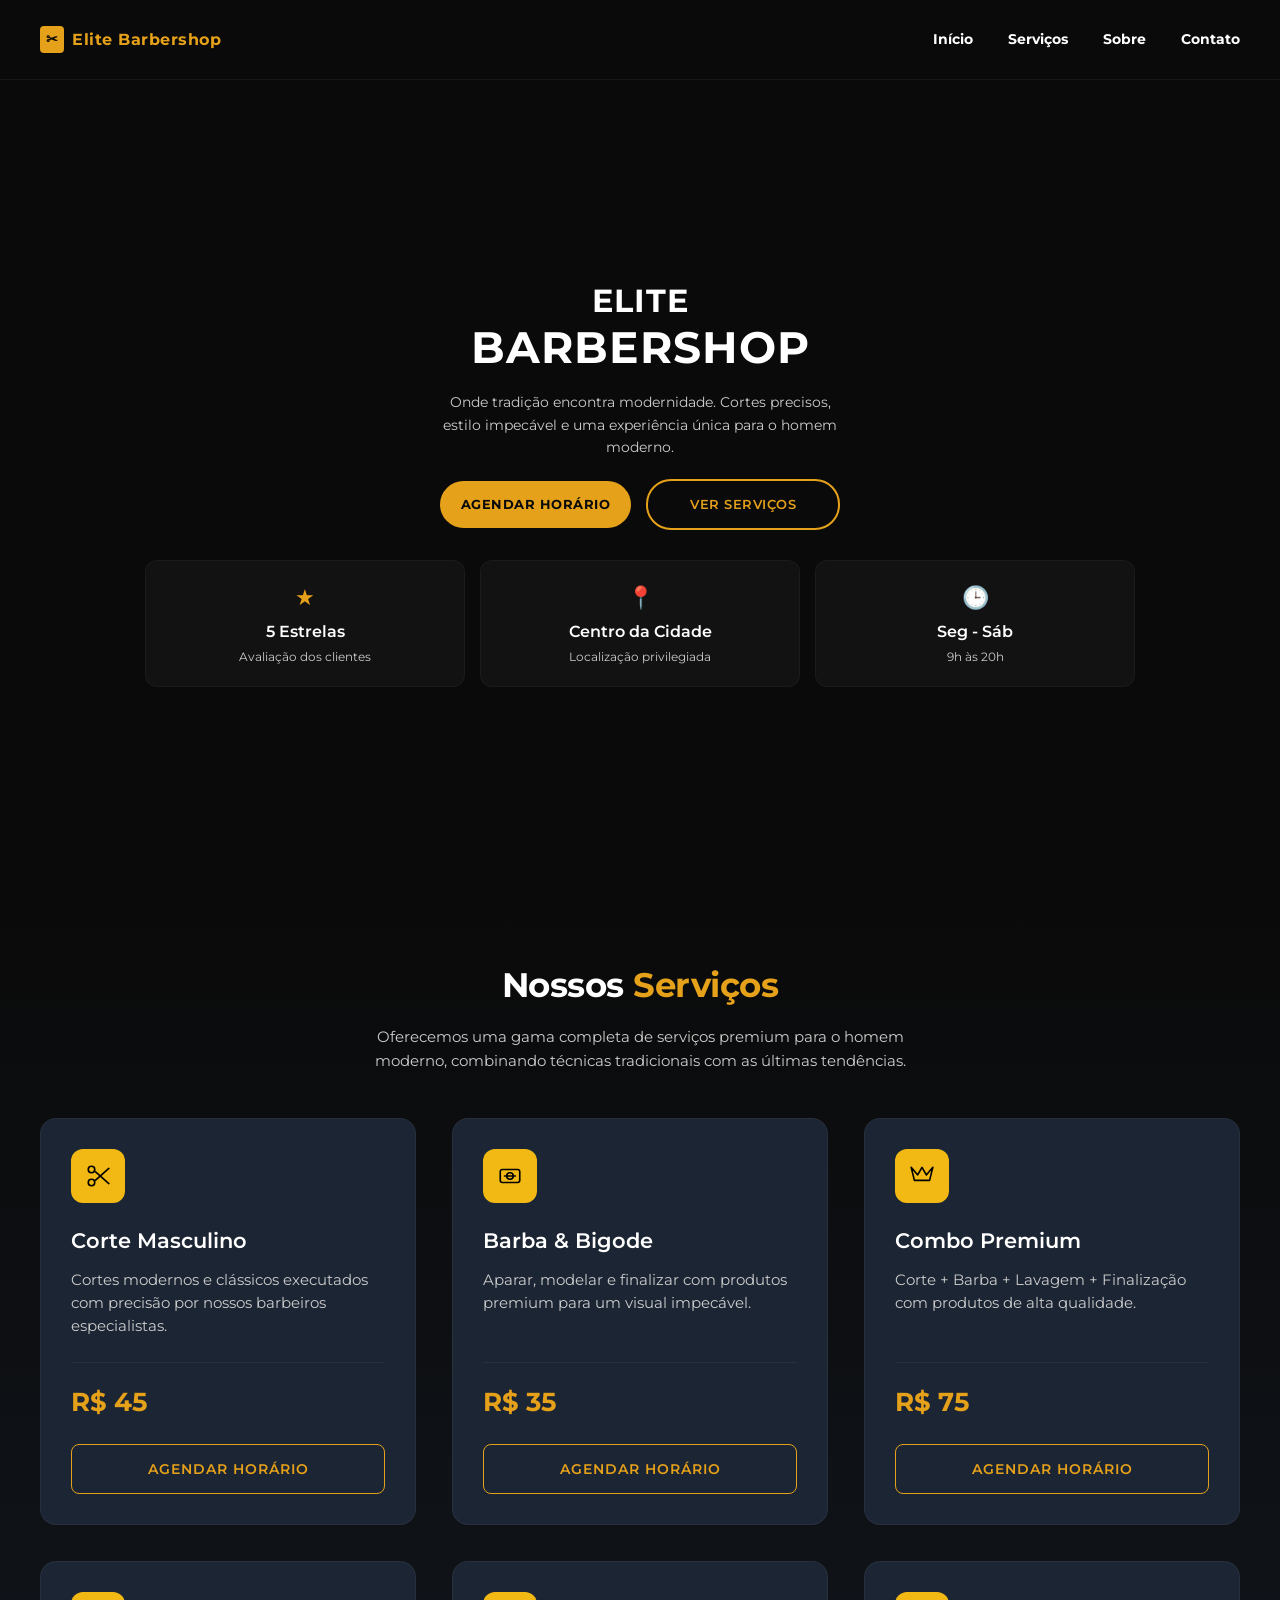
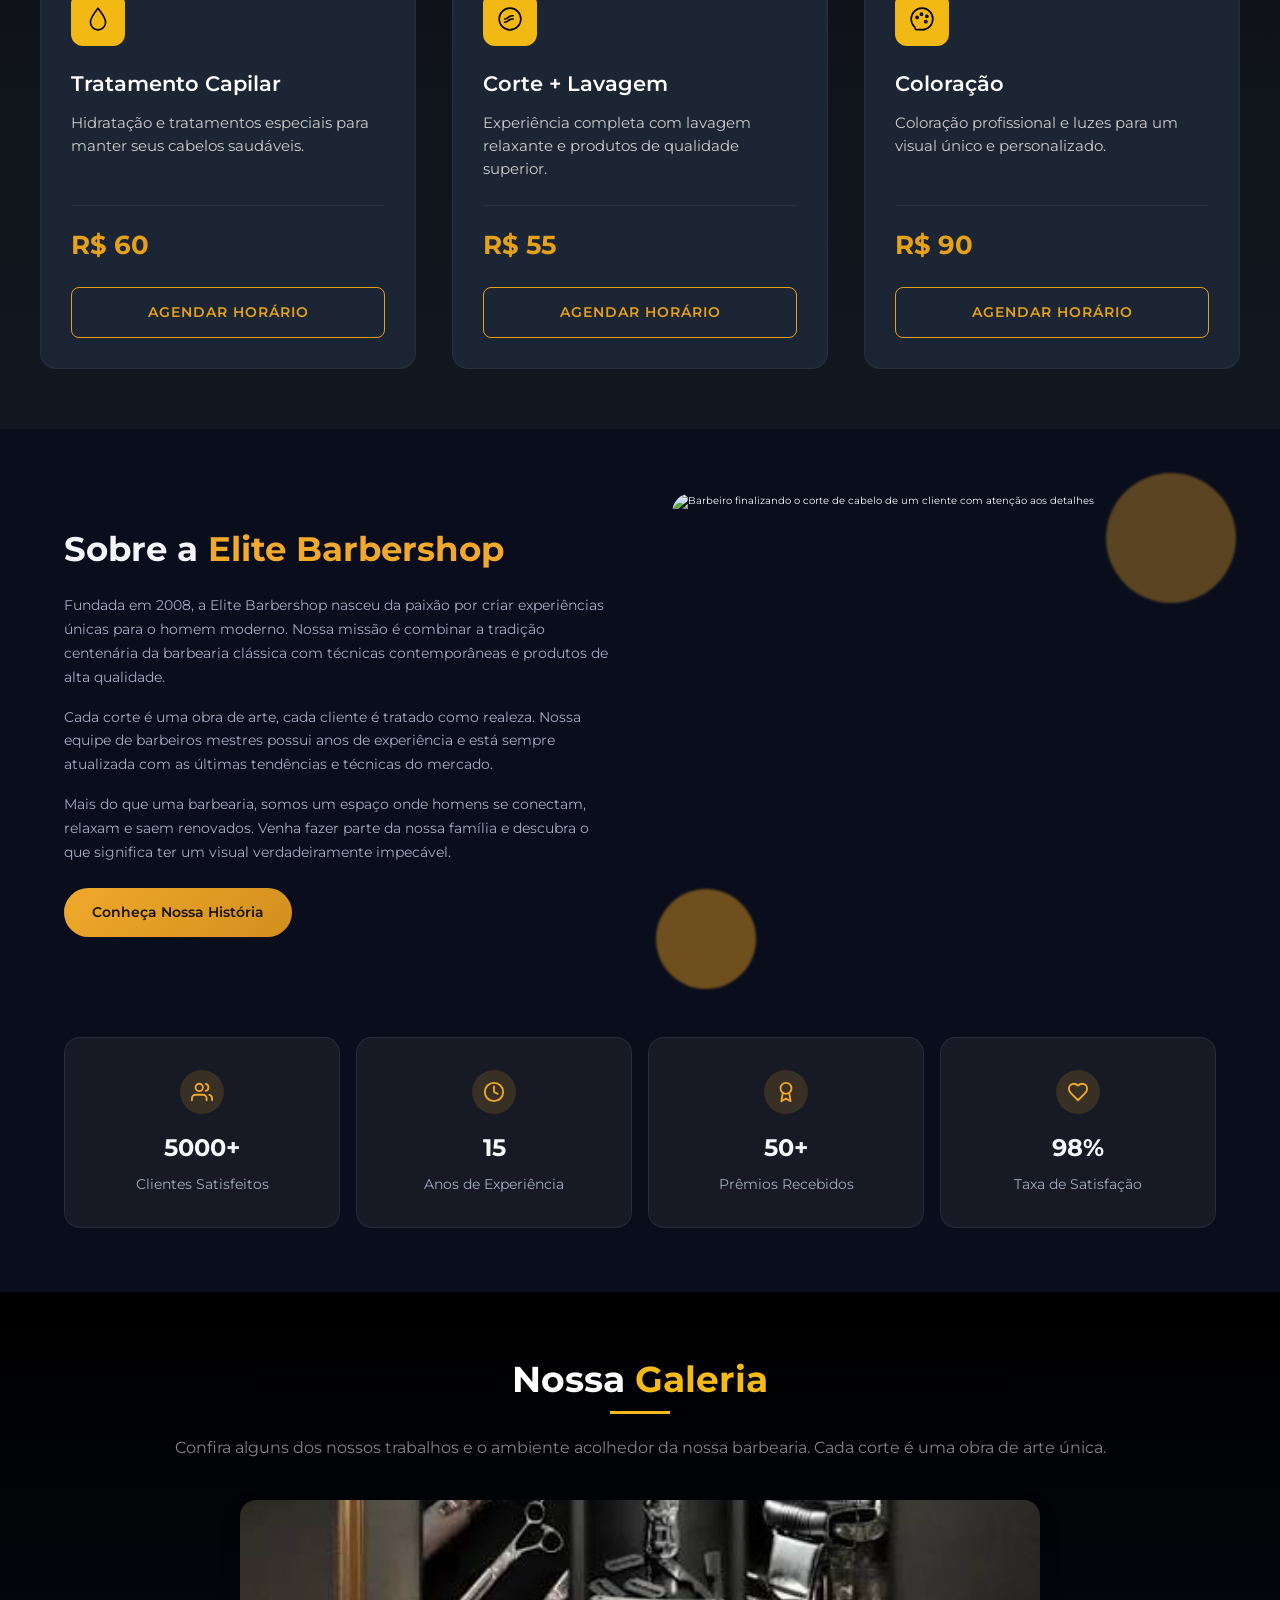
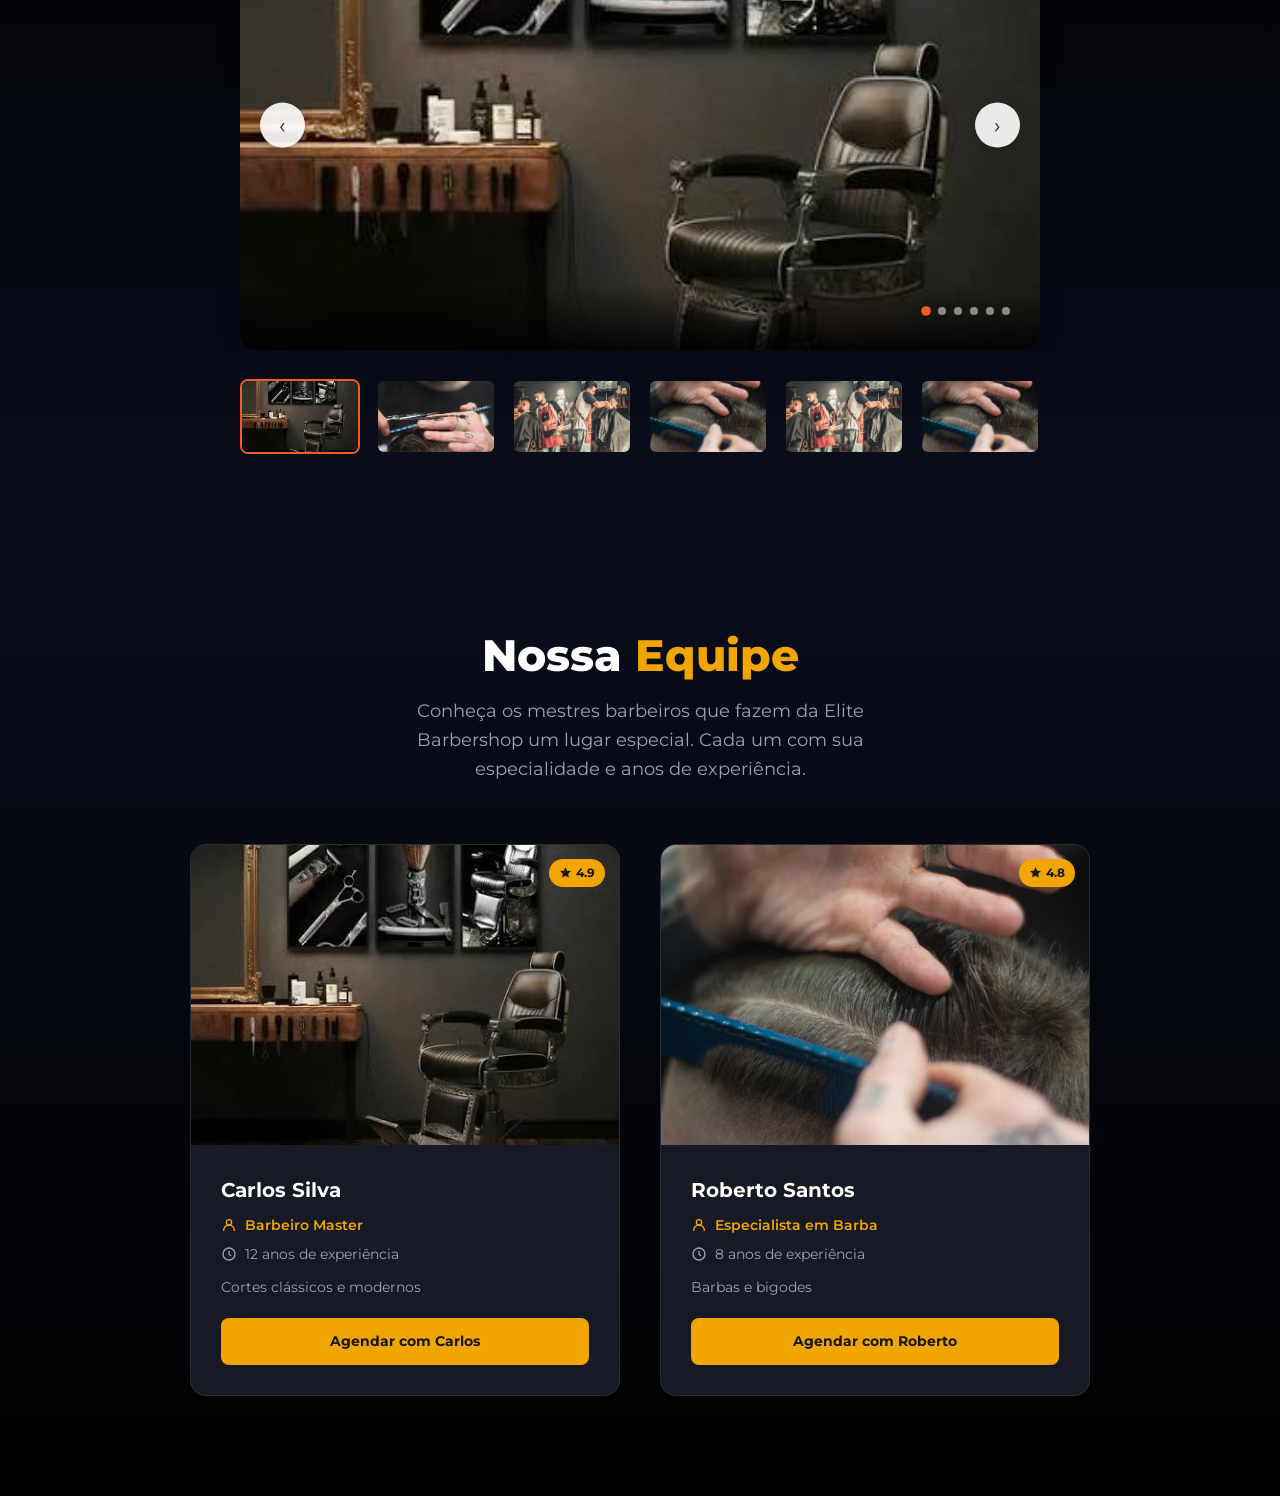
==== commit a37c2a9c: "ajuste" ====
--- a/index.html
+++ b/index.html
@@ -325,11 +325,11 @@
             </div>
         </section>
 
-        <section class="largura-definida galeria">
-
-
-
-            <div class="galeria-container">
+        <section class="galeria">
+
+
+
+            <div class="largura-definida  galeria-container">
 
                 <div class="galeria-header">
                     <h2>Nossa <span>Galeria</span></h2>
@@ -337,8 +337,7 @@
                         obra de arte única.</p>
                 </div>
 
-                <div class="slider-wrapper">
-                    <img id="galeriaPrincipal" src="" alt="">
+                <div class="slider-wrapper"> <img id="galeriaPrincipal" src="assets/img/images.jpg" alt="">
 
                     <div class="slider-overlay">
                         <h3 id="galeriaTitulo"></h3>
@@ -360,27 +359,146 @@
 
                 <div class="thumb-container" id="thumbContainer">
                     <div class="thumb-item ativo" data-index="0">
-                        <img src="" alt="">
+                        <img src="assets/img/images.jpg" alt="">
                     </div>
                     <div class="thumb-item" data-index="1">
-                        <img src="" alt="">
+                        <img src="assets/img/pexels-photo-1805600.avif" alt="">
                     </div>
                     <div class="thumb-item" data-index="2">
-                        <img src="" alt="">
+                        <img src="assets/img/pexels-photo-1813272.avif" alt="">
                     </div>
                     <div class="thumb-item" data-index="3">
-                        <img src="" alt="">
+                        <img src="assets/img/pexels-photo-1570807.avif" alt="">
                     </div>
                     <div class="thumb-item" data-index="4">
-                        <img src="" alt="">
+                        <img src="assets/img/pexels-photo-1813272.avif" alt="">
                     </div>
                     <div class="thumb-item" data-index="5">
-                        <img src="" alt="">
+                        <img src="assets/img/pexels-photo-1570807.avif" alt="">
                     </div>
                 </div>
 
             </div>
         </section>
+
+        <section class="equipe" id="equipe">
+            <div class="largura-definida equipe__container">
+
+                <!-- CABEÇALHO DA SEÇÃO: título + texto de apoio -->
+                <div class="equipe__cabecalho">
+                    <h2 class="equipe__titulo">Nossa <span>Equipe</span></h2>
+                    <p class="equipe__subtitulo">
+                        Conheça os mestres barbeiros que fazem da Elite Barbershop um lugar
+                        especial. Cada um com sua especialidade e anos de experiência.
+                    </p>
+                </div>
+
+                <!-- GRID COM OS CARDS DOS BARBEIROS -->
+                <div class="equipe__grid">
+
+                    <!-- ===== CARD 1: CARLOS SILVA ===== -->
+                    <article class="card-barbeiro">
+
+                        <div class="card-barbeiro__imagem">
+                            <img src="assets/img/images.jpg"
+                                alt="Carlos Silva, barbeiro master, cortando o cabelo de um cliente" loading="lazy" />
+
+                            <!-- Selo de avaliação (nota) que fica em cima da foto -->
+                            <span class="card-barbeiro__nota">
+                                <svg viewBox="0 0 24 24" fill="currentColor" aria-hidden="true">
+                                    <path
+                                        d="M12 2l2.9 6.6L22 9.3l-5 4.9 1.2 7.1L12 17.8l-6.2 3.5L7 14.2 2 9.3l7.1-.7L12 2z" />
+                                </svg>
+                                4.9
+                            </span>
+                        </div>
+
+                        <div class="card-barbeiro__conteudo">
+                            <h3 class="card-barbeiro__nome">Carlos Silva</h3>
+
+                            <p class="card-barbeiro__especialidade">
+                                <svg viewBox="0 0 24 24" fill="none" stroke="currentColor" stroke-width="2"
+                                    aria-hidden="true">
+                                    <circle cx="12" cy="8" r="4" />
+                                    <path d="M4 21v-1a8 8 0 0 1 16 0v1" />
+                                </svg>
+                                Barbeiro Master
+                            </p>
+
+                            <p class="card-barbeiro__experiencia">
+                                <svg viewBox="0 0 24 24" fill="none" stroke="currentColor" stroke-width="2"
+                                    aria-hidden="true">
+                                    <circle cx="12" cy="12" r="9" />
+                                    <path d="M12 7v5l3 3" />
+                                </svg>
+                                12 anos de experiência
+                            </p>
+
+                            <p class="card-barbeiro__descricao">
+                                Cortes clássicos e modernos
+                            </p>
+
+                            <a href="#agendar" class="botao botao--primario">
+                                Agendar com Carlos
+                            </a>
+                        </div>
+                    </article>
+
+                    <!-- ===== CARD 2: ROBERTO SANTOS ===== -->
+                    <article class="card-barbeiro">
+
+                        <div class="card-barbeiro__imagem">
+                            <img src="assets/img/pexels-photo-1570807.avif"
+                                alt="Roberto Santos, especialista em barba, finalizando o atendimento de um cliente"
+                                loading="lazy" />
+
+                            <span class="card-barbeiro__nota">
+                                <svg viewBox="0 0 24 24" fill="currentColor" aria-hidden="true">
+                                    <path
+                                        d="M12 2l2.9 6.6L22 9.3l-5 4.9 1.2 7.1L12 17.8l-6.2 3.5L7 14.2 2 9.3l7.1-.7L12 2z" />
+                                </svg>
+                                4.8
+                            </span>
+                        </div>
+
+                        <div class="card-barbeiro__conteudo">
+                            <h3 class="card-barbeiro__nome">Roberto Santos</h3>
+
+                            <p class="card-barbeiro__especialidade">
+                                <svg viewBox="0 0 24 24" fill="none" stroke="currentColor" stroke-width="2"
+                                    aria-hidden="true">
+                                    <circle cx="12" cy="8" r="4" />
+                                    <path d="M4 21v-1a8 8 0 0 1 16 0v1" />
+                                </svg>
+                                Especialista em Barba
+                            </p>
+
+                            <p class="card-barbeiro__experiencia">
+                                <svg viewBox="0 0 24 24" fill="none" stroke="currentColor" stroke-width="2"
+                                    aria-hidden="true">
+                                    <circle cx="12" cy="12" r="9" />
+                                    <path d="M12 7v5l3 3" />
+                                </svg>
+                                8 anos de experiência
+                            </p>
+
+                            <p class="card-barbeiro__descricao">
+                                Barbas e bigodes
+                            </p>
+
+                            <a href="#agendar" class="botao botao--primario">
+                                Agendar com Roberto
+                            </a>
+                        </div>
+                    </article>
+
+                </div>
+                <!-- fim .equipe__grid -->
+
+            </div>
+            <!-- fim .largura-definida -->
+        </section>
+
 
     </main>
 
--- a/assets/css/style.css
+++ b/assets/css/style.css
@@ -468,7 +468,7 @@
   gap: 1.6rem;
 }
 main .about__stat-card {
-  background-color: #131a2e;
+  background-color: #171a24;
   border: 1px solid rgba(255, 255, 255, 0.08);
   border-radius: 16px;
   padding: 2.4rem 1.6rem;
@@ -508,184 +508,30 @@
   font-size: 1.4em;
   color: #a3abc2;
 }
-
-@media (min-width: 768px) {
-  .hero {
-    padding-top: 140px;
-  }
-  .hero .hero-title {
-    font-size: 4.5rem;
-  }
-  .hero .hero-title span {
-    font-size: 6rem;
-  }
-  .hero .hero-buttons {
-    flex-direction: row;
-    justify-content: center;
-    gap: 20px;
-  }
-  .hero .hero-buttons a {
-    width: auto;
-    padding: 14px 32px;
-  }
-  .hero .hero-cards {
-    flex-direction: row;
-    justify-content: center;
-    gap: 20px;
-  }
-  .hero .hero-cards .card {
-    width: 220px;
-  }
-  .services .services-flex {
-    gap: 3rem;
-  }
-  .services .service-card {
-    flex: 1 1 calc(50% - 3.6rem) !important;
-  }
-  .about {
-    padding-block: 8rem;
-  }
-  .about__title {
-    font-size: 3.4rem;
-  }
-  .about__text {
-    font-size: 1.4rem;
-  }
-  .about__image {
-    height: 420px;
-  }
-  .about__stats {
-    grid-template-columns: repeat(4, 1fr);
-  }
-  .about__stat-number {
-    font-size: 1.9rem;
-  }
-  .galeria .thumb-item {
-    flex: 1 1 calc(33.3333333333% - 1.6rem);
-  }
-}
-@media (min-width: 1024px) {
-  header {
-    padding: 0 1rem;
-    height: 8rem;
-  }
-  header #menu {
-    max-width: 120rem;
-    margin: 0 auto;
-    display: flex;
-    justify-content: space-between;
-    align-items: center;
-  }
-  header #menu #menu-bar {
-    display: none;
-  }
-  header #menu .nav {
-    display: block !important;
-    position: static;
-    width: auto;
-  }
-  header #menu .nav ul {
-    display: flex;
-    flex-direction: row;
-    gap: 3.5rem;
-    padding: 0;
-  }
-  header #menu .nav li {
-    padding: 0;
-  }
-  header #menu .nav li a {
-    font-size: 1.4rem;
-    transition: color 0.3s;
-    font-weight: bolder;
-    color: white;
-  }
-  header #menu .nav li a:hover {
-    display: inline-block;
-    color: #E6A11A;
-    transform: scale(1.1);
-  }
-  header .menu-bg {
-    display: none !important;
-  }
-  header .brand-logo {
-    position: relative !important;
-    top: 0;
-    left: 0;
-  }
-  main .hero .hero-buttons {
-    flex-direction: row;
-  }
-  main .hero .hero-buttons a {
-    font-size: 1.3rem;
-  }
-  main .hero .hero-cards {
-    flex-direction: row;
-  }
-  main .services .services {
-    padding: 10rem 2rem;
-  }
-  main .services .services-flex {
-    gap: 3.6rem !important;
-  }
-  main .services .service-card {
-    flex: 1 1 calc(33.3333333333% - 3.6rem) !important;
-  }
-  main .about__container {
-    flex-direction: row;
-    align-items: center;
-    gap: 6.4rem;
-  }
-  main .about__content {
-    flex: 1;
-  }
-  main .about__media {
-    flex: 1;
-  }
-  main .about__title {
-    font-size: 3.4rem;
-  }
-  main .about__image {
-    height: 480px;
-  }
-  main .about__decor--one {
-    width: 130px;
-    height: 130px;
-  }
-  main .about__decor--two {
-    width: 100px;
-    height: 100px;
-  }
-  main .about__stats {
-    margin-top: 6.4rem;
-  }
-  main .about__stat-card {
-    padding: 3.2rem 1.6rem;
-    flex: 1 1 calc(25% - 1.6rem);
-  }
-}
-.galeria {
+main .galeria {
   display: flex;
   justify-content: center;
   align-items: center;
   padding: 6rem 2rem;
   width: 100%;
   box-sizing: border-box;
-}
-.galeria .galeria-container {
+  background: linear-gradient(to top, #0a0e1c, black);
+}
+main .galeria .galeria-container {
   width: 100%;
   max-width: 120rem;
   display: flex;
   flex-direction: column;
   align-items: center;
 }
-.galeria .galeria-header {
+main .galeria .galeria-header {
   text-align: center;
   margin-bottom: 4rem;
   display: flex;
   flex-direction: column;
   align-items: center;
 }
-.galeria .galeria-header h2 {
+main .galeria .galeria-header h2 {
   font-size: 3.6rem;
   font-weight: 700;
   color: white;
@@ -693,10 +539,10 @@
   position: relative;
   display: inline-block;
 }
-.galeria .galeria-header h2 > span {
+main .galeria .galeria-header h2 > span {
   color: #F4BA18;
 }
-.galeria .galeria-header h2::after {
+main .galeria .galeria-header h2::after {
   content: "";
   position: absolute;
   bottom: -0.8rem;
@@ -706,15 +552,15 @@
   height: 0.3rem;
   background-color: #F4BA18;
 }
-.galeria .galeria-header p {
+main .galeria .galeria-header p {
   font-size: 1.6rem;
   color: rgba(255, 255, 255, 0.514);
   margin-top: 1.5rem;
 }
-.galeria {
+main .galeria {
   /* Slider Principal */
 }
-.galeria .slider-wrapper {
+main .galeria .slider-wrapper {
   position: relative;
   width: 100%;
   max-width: 80rem;
@@ -724,16 +570,16 @@
   overflow: hidden;
   box-shadow: 0 10px 25px rgba(0, 0, 0, 0.1);
 }
-.galeria .slider-wrapper img {
+main .galeria .slider-wrapper img {
   width: 100%;
   height: 100%;
   object-fit: cover;
   transition: opacity 0.3s ease;
 }
-.galeria {
+main .galeria {
   /* Gradiente do texto interno */
 }
-.galeria .slider-overlay {
+main .galeria .slider-overlay {
   position: absolute;
   bottom: 0;
   left: 0;
@@ -743,20 +589,20 @@
   color: #ffffff;
   pointer-events: none;
 }
-.galeria .slider-overlay h3 {
+main .galeria .slider-overlay h3 {
   margin: 0 0 0.5rem 0;
   font-size: 2.4rem;
   font-weight: 700;
 }
-.galeria .slider-overlay p {
+main .galeria .slider-overlay p {
   margin: 0;
   font-size: 1.5rem;
   color: #cbd5e1;
 }
-.galeria {
+main .galeria {
   /* Botões de Navegação (Setas) */
 }
-.galeria .slider-nav-btn {
+main .galeria .slider-nav-btn {
   position: absolute;
   top: 50%;
   transform: translateY(-50%);
@@ -775,20 +621,20 @@
   transition: background 0.2s, color 0.2s;
   z-index: 5;
 }
-.galeria .slider-nav-btn:hover {
+main .galeria .slider-nav-btn:hover {
   background: #f35b25;
   color: #ffffff;
 }
-.galeria .slider-nav-btn.prev {
+main .galeria .slider-nav-btn.prev {
   left: 2rem;
 }
-.galeria .slider-nav-btn.next {
+main .galeria .slider-nav-btn.next {
   right: 2rem;
 }
-.galeria {
+main .galeria {
   /* Indicadores de bolinha (Dots) */
 }
-.galeria .slider-dots {
+main .galeria .slider-dots {
   position: absolute;
   bottom: 3.5rem;
   right: 3rem;
@@ -796,7 +642,7 @@
   gap: 0.8rem;
   z-index: 5;
 }
-.galeria .slider-dots .galeria-dot {
+main .galeria .slider-dots .galeria-dot {
   width: 0.8rem;
   height: 0.8rem;
   border-radius: 50%;
@@ -805,33 +651,33 @@
   transition: opacity 0.3s, transform 0.3s, background-color 0.3s;
   cursor: pointer;
 }
-.galeria .slider-dots .galeria-dot.ativo {
+main .galeria .slider-dots .galeria-dot.ativo {
   opacity: 1;
   transform: scale(1.2);
   background: #f35b25;
 }
-.galeria {
+main .galeria {
   /* Miniaturas (Thumbnails) */
 }
-.galeria .thumb-container {
-  display: flex;
-  flex-wrap: wrap;
+main .galeria .thumb-container {
+  display: flex;
   gap: 1.6rem;
   width: 100%;
   max-width: 80rem;
   overflow-x: auto;
   padding: 0.5rem 0 1.5rem 0;
   justify-content: center;
-}
-.galeria .thumb-container::-webkit-scrollbar {
+  flex-wrap: wrap;
+}
+main .galeria .thumb-container::-webkit-scrollbar {
   height: 6px;
 }
-.galeria .thumb-container::-webkit-scrollbar-thumb {
+main .galeria .thumb-container::-webkit-scrollbar-thumb {
   background: #cbd5e1;
   border-radius: 4px;
 }
-.galeria .thumb-item {
-  flex: 1 1 calc(50% - 1.6rem);
+main .galeria .thumb-item {
+  flex: 1 1 calc(33.3333333333% - 1.6rem);
   width: 11rem;
   height: 7.5rem;
   border-radius: 0.8rem;
@@ -840,14 +686,333 @@
   border: 2px solid transparent;
   transition: border-color 0.2s, transform 0.2s;
 }
-.galeria .thumb-item img {
+main .galeria .thumb-item img {
   width: 100%;
   height: 100%;
   object-fit: cover;
 }
-.galeria .thumb-item:hover {
+main .galeria .thumb-item:hover {
   transform: translateY(-2px);
 }
-.galeria .thumb-item.ativo {
+main .galeria .thumb-item.ativo {
   border-color: #f35b25;
+}
+main .equipe {
+  padding: 6rem 2rem;
+  background: linear-gradient(to top, black, #0a0e1c);
+}
+main .equipe .equipe__cabecalho {
+  text-align: center;
+  margin-bottom: 4rem;
+}
+main .equipe .equipe__titulo {
+  font-size: 3rem;
+  font-weight: 800;
+  line-height: 1.2;
+  margin-bottom: 1.6rem;
+}
+main .equipe .equipe__titulo span {
+  color: #f0a500;
+}
+main .equipe .equipe__subtitulo {
+  font-size: 1.5rem;
+  line-height: 1.6;
+  color: #9ca0b3;
+}
+main .equipe .equipe__grid {
+  display: grid;
+  gap: 3rem;
+}
+main .equipe .card-barbeiro {
+  background: #171a24;
+  border: 1px solid rgba(255, 255, 255, 0.08);
+  border-radius: 1.6rem;
+  overflow: hidden;
+  transition: transform 0.3s ease, box-shadow 0.3s ease;
+}
+main .equipe .card-barbeiro:hover {
+  transform: translateY(-6px);
+  box-shadow: 0 20px 40px rgba(0, 0, 0, 0.35);
+}
+main .equipe .card-barbeiro__imagem {
+  position: relative;
+  width: 100%;
+  height: 26rem;
+  overflow: hidden;
+}
+main .equipe .card-barbeiro__imagem img {
+  width: 100%;
+  height: 100%;
+  object-fit: cover;
+  display: block;
+  transition: transform 0.4s ease;
+}
+main .equipe .card-barbeiro:hover main .equipe .card-barbeiro__imagem img {
+  transform: scale(1.06);
+}
+main .equipe .card-barbeiro__nota {
+  position: absolute;
+  top: 1.4rem;
+  right: 1.4rem;
+  display: flex;
+  align-items: center;
+  gap: 0.4rem;
+  background: #f0a500;
+  color: #16181f;
+  font-weight: 700;
+  font-size: 1.2rem;
+  padding: 0.5rem 1rem;
+  border-radius: 999px;
+}
+main .equipe .card-barbeiro__nota svg {
+  width: 1.3rem;
+  height: 1.3rem;
+}
+main .equipe .card-barbeiro__conteudo {
+  padding: 2.4rem;
+}
+main .equipe .card-barbeiro__nome {
+  font-size: 2rem;
+  font-weight: 700;
+  margin-bottom: 1rem;
+}
+main .equipe .card-barbeiro__especialidade, main .equipe .card-barbeiro__experiencia {
+  display: flex;
+  align-items: center;
+  gap: 0.8rem;
+  font-size: 1.4rem;
+  margin-bottom: 0.8rem;
+}
+main .equipe .card-barbeiro__especialidade svg, main .equipe .card-barbeiro__experiencia svg {
+  width: 1.6rem;
+  height: 1.6rem;
+  flex-shrink: 0;
+}
+main .equipe .card-barbeiro__especialidade {
+  color: #f0a500;
+  font-weight: 600;
+}
+main .equipe .card-barbeiro__experiencia {
+  color: #9ca0b3;
+}
+main .equipe .card-barbeiro__descricao {
+  font-size: 1.4rem;
+  color: #9ca0b3;
+  margin: 1.2rem 0 2rem;
+  line-height: 1.5;
+}
+main .equipe .botao--primario {
+  display: block;
+  width: 100%;
+  text-align: center;
+  background: #f0a500;
+  color: #16181f;
+  font-weight: 700;
+  font-size: 1.4rem;
+  padding: 1.3rem;
+  border-radius: 0.8rem;
+  text-decoration: none;
+  transition: background 0.3s ease;
+}
+main .equipe .botao--primario:hover {
+  background: #d99400;
+}
+
+@media (min-width: 768px) {
+  .hero {
+    padding-top: 140px;
+  }
+  .hero .hero-title {
+    font-size: 4.5rem;
+  }
+  .hero .hero-title span {
+    font-size: 6rem;
+  }
+  .hero .hero-buttons {
+    flex-direction: row;
+    justify-content: center;
+    gap: 20px;
+  }
+  .hero .hero-buttons a {
+    width: auto;
+    padding: 14px 32px;
+  }
+  .hero .hero-cards {
+    flex-direction: row;
+    justify-content: center;
+    gap: 20px;
+  }
+  .hero .hero-cards .card {
+    width: 220px;
+  }
+  .services .services-flex {
+    gap: 3rem;
+  }
+  .services .service-card {
+    flex: 1 1 calc(50% - 3.6rem) !important;
+  }
+  .about {
+    padding-block: 8rem;
+  }
+  .about__title {
+    font-size: 3.4rem;
+  }
+  .about__text {
+    font-size: 1.4rem;
+  }
+  .about__image {
+    height: 420px;
+  }
+  .about__stats {
+    grid-template-columns: repeat(4, 1fr);
+  }
+  .about__stat-number {
+    font-size: 1.9rem;
+  }
+  .galeria .thumb-item {
+    flex: 1 1 calc(33.3333333333% - 1.6rem);
+  }
+  .galeria .thumb-container {
+    flex-wrap: nowrap !important;
+  }
+  .equipe .equipe__titulo {
+    font-size: 3.6rem;
+  }
+  .equipe .equipe__subtitulo {
+    font-size: 1.6rem;
+    max-width: 55rem;
+    margin: 0 auto;
+  }
+  .equipe .equipe__grid {
+    grid-template-columns: repeat(2, 1fr);
+    gap: 2.4rem;
+  }
+  .equipe .card-barbeiro__imagem {
+    height: 24rem;
+  }
+}
+@media (min-width: 1024px) {
+  header {
+    padding: 0 1rem;
+    height: 8rem;
+  }
+  header #menu {
+    max-width: 120rem;
+    margin: 0 auto;
+    display: flex;
+    justify-content: space-between;
+    align-items: center;
+  }
+  header #menu #menu-bar {
+    display: none;
+  }
+  header #menu .nav {
+    display: block !important;
+    position: static;
+    width: auto;
+  }
+  header #menu .nav ul {
+    display: flex;
+    flex-direction: row;
+    gap: 3.5rem;
+    padding: 0;
+  }
+  header #menu .nav li {
+    padding: 0;
+  }
+  header #menu .nav li a {
+    font-size: 1.4rem;
+    transition: color 0.3s;
+    font-weight: bolder;
+    color: white;
+  }
+  header #menu .nav li a:hover {
+    display: inline-block;
+    color: #E6A11A;
+    transform: scale(1.1);
+  }
+  header .menu-bg {
+    display: none !important;
+  }
+  header .brand-logo {
+    position: relative !important;
+    top: 0;
+    left: 0;
+  }
+  main .hero .hero-buttons {
+    flex-direction: row;
+  }
+  main .hero .hero-buttons a {
+    font-size: 1.3rem;
+  }
+  main .hero .hero-cards {
+    flex-direction: row;
+  }
+  main .services .services {
+    padding: 10rem 2rem;
+  }
+  main .services .services-flex {
+    gap: 3.6rem !important;
+  }
+  main .services .service-card {
+    flex: 1 1 calc(33.3333333333% - 3.6rem) !important;
+  }
+  main .about__container {
+    flex-direction: row;
+    align-items: center;
+    gap: 6.4rem;
+  }
+  main .about__content {
+    flex: 1;
+  }
+  main .about__media {
+    flex: 1;
+  }
+  main .about__title {
+    font-size: 3.4rem;
+  }
+  main .about__image {
+    height: 480px;
+  }
+  main .about__decor--one {
+    width: 130px;
+    height: 130px;
+  }
+  main .about__decor--two {
+    width: 100px;
+    height: 100px;
+  }
+  main .about__stats {
+    margin-top: 6.4rem;
+  }
+  main .about__stat-card {
+    padding: 3.2rem 1.6rem;
+    flex: 1 1 calc(25% - 1.6rem);
+  }
+  main .galeria .thumb-container {
+    flex-wrap: nowrap;
+  }
+  main .equipe {
+    padding: 10rem 2rem;
+  }
+  main .equipe .equipe__cabecalho {
+    margin-bottom: 6rem;
+  }
+  main .equipe .equipe__titulo {
+    font-size: 4.4rem;
+  }
+  main .equipe .equipe__subtitulo {
+    font-size: 1.8rem;
+  }
+  main .equipe .equipe__grid {
+    gap: 4rem;
+    max-width: 90rem;
+    margin: 0 auto;
+  }
+  main .equipe .card-barbeiro__imagem {
+    height: 30rem;
+  }
+  main .equipe .card-barbeiro__conteudo {
+    padding: 3rem;
+  }
 }/*# sourceMappingURL=style.css.map */
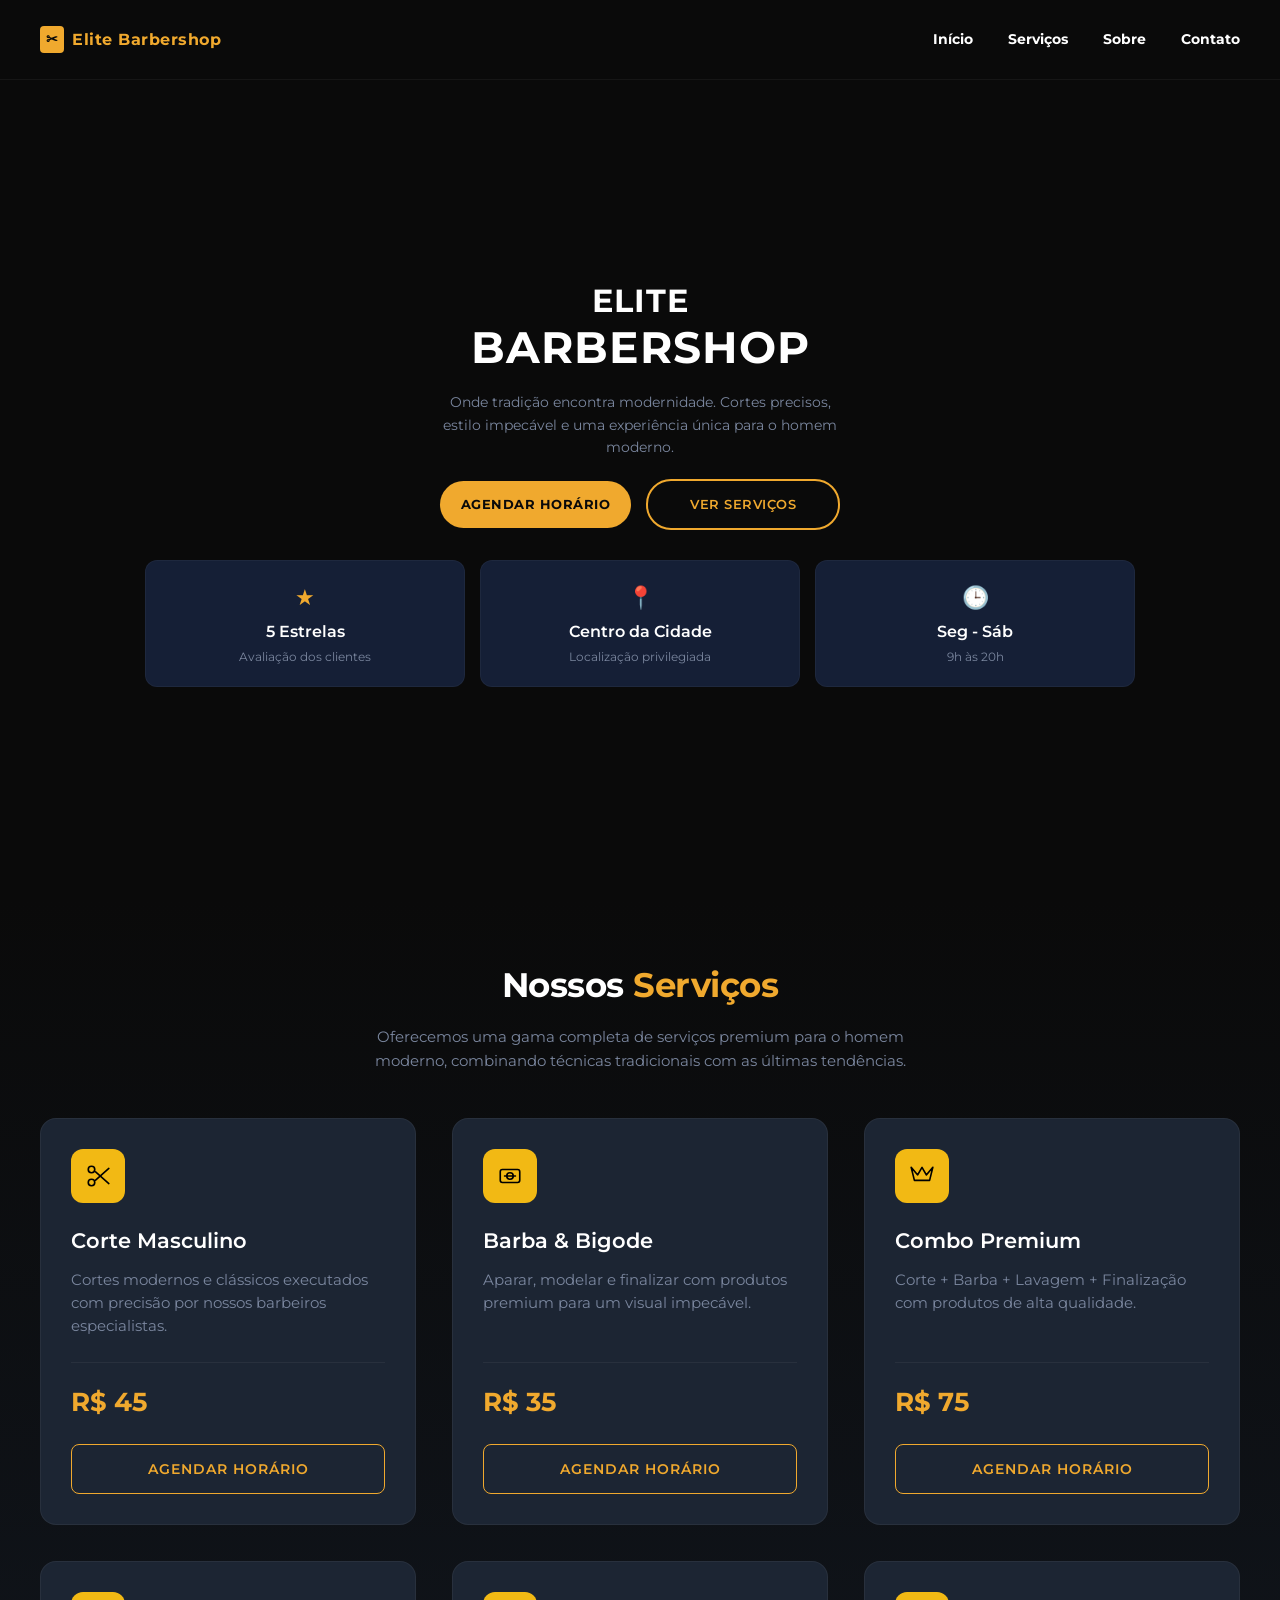
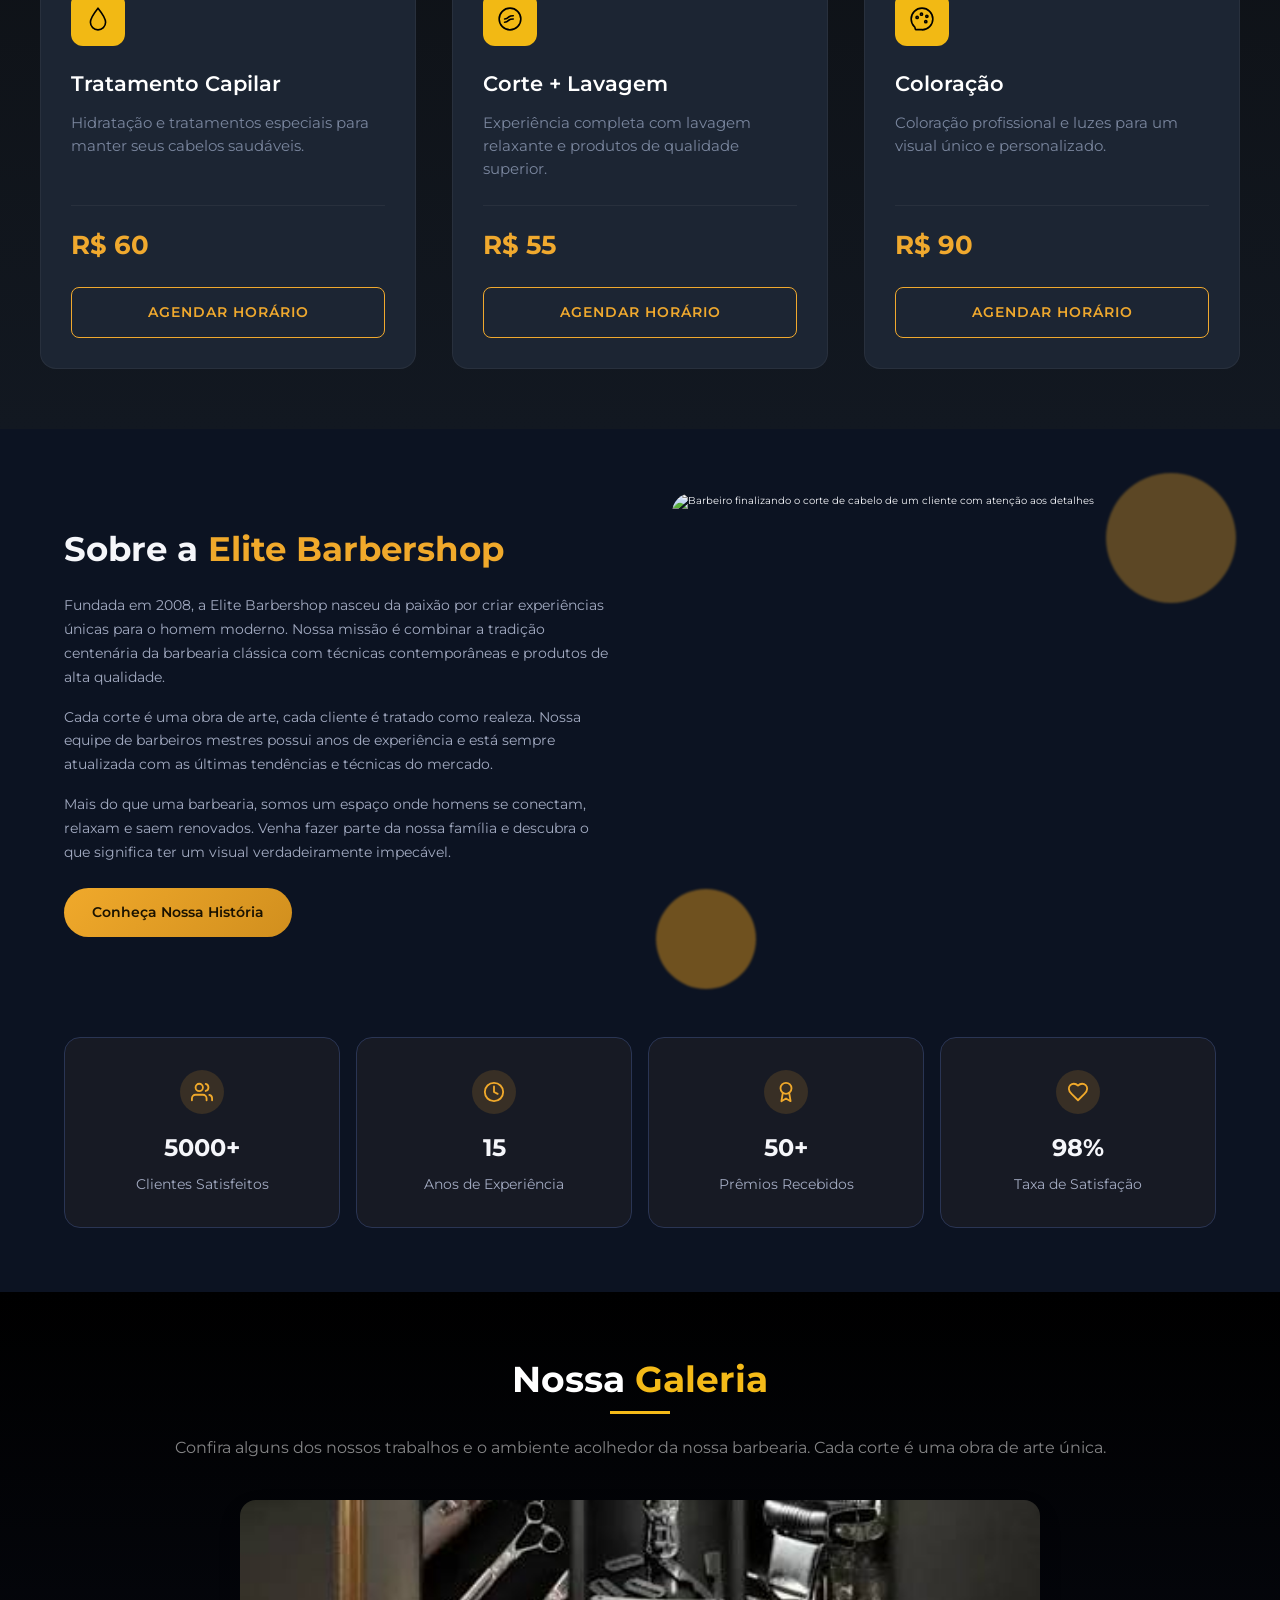
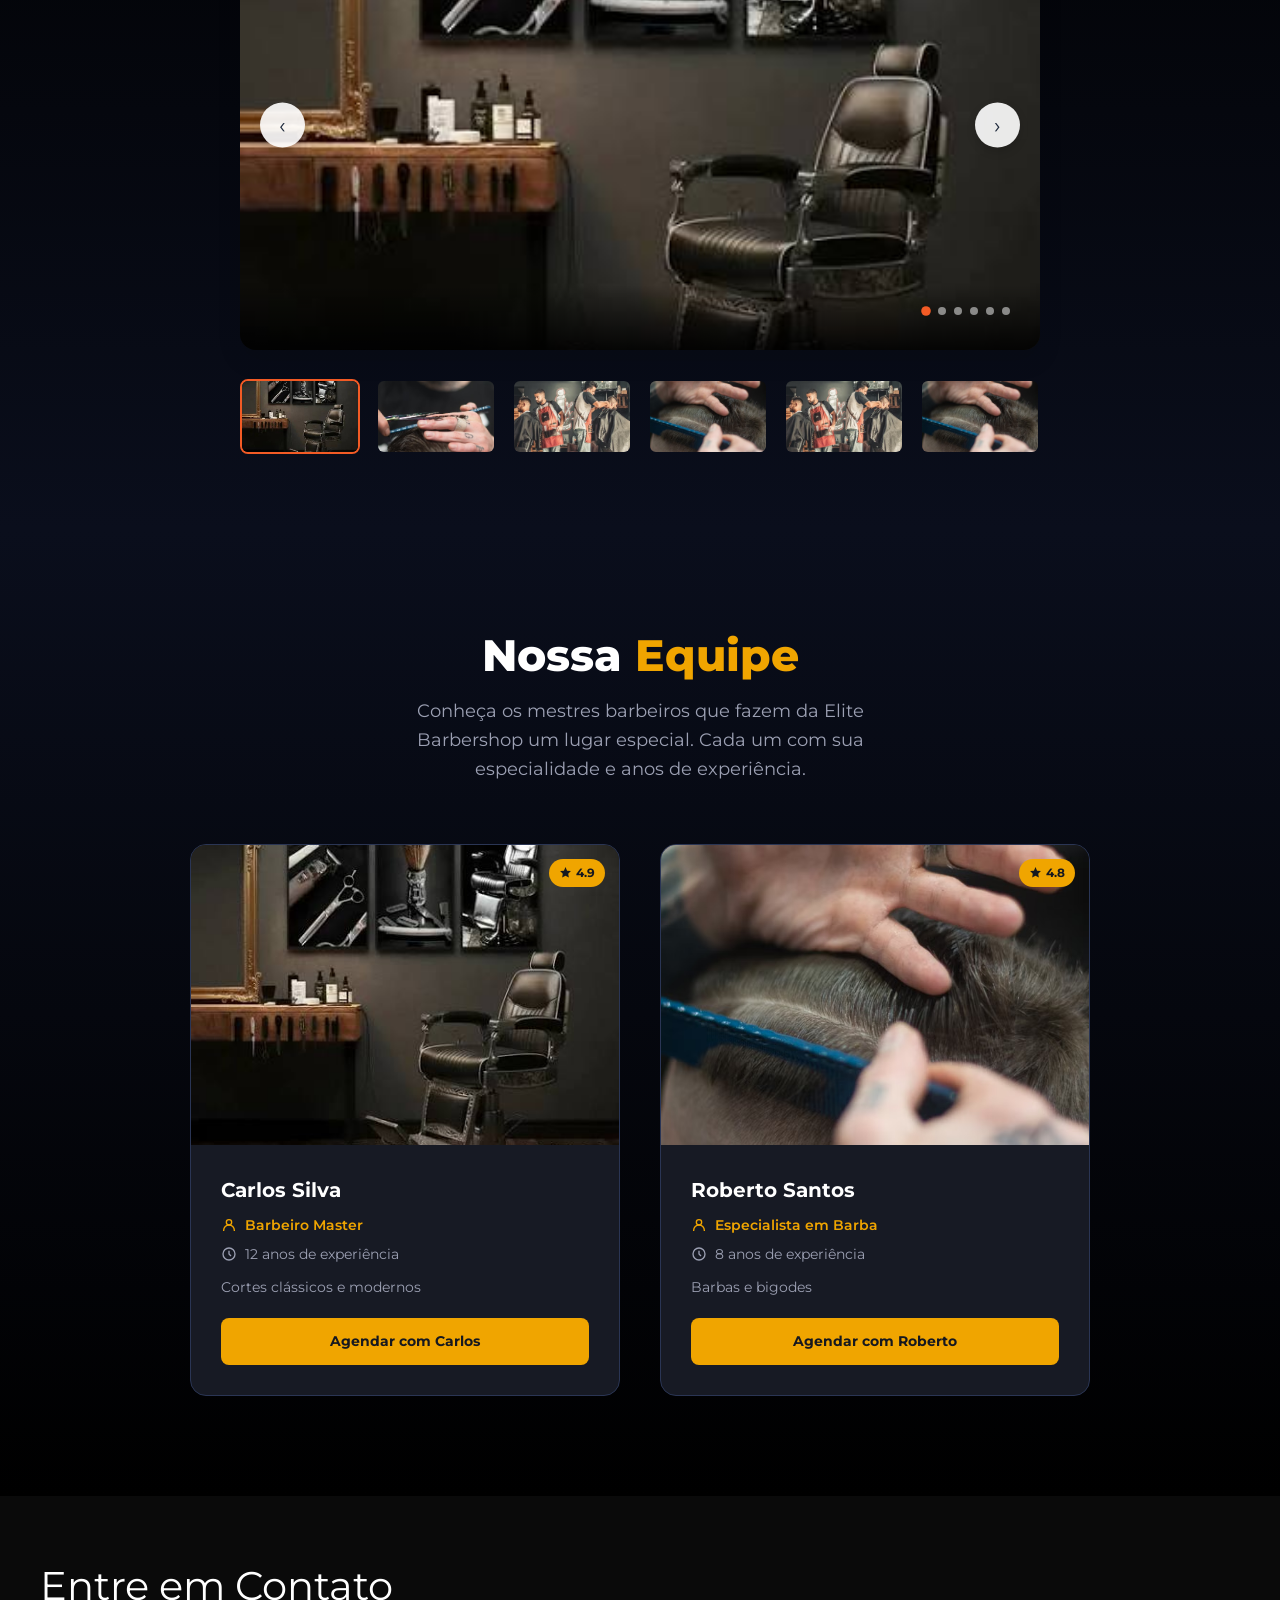
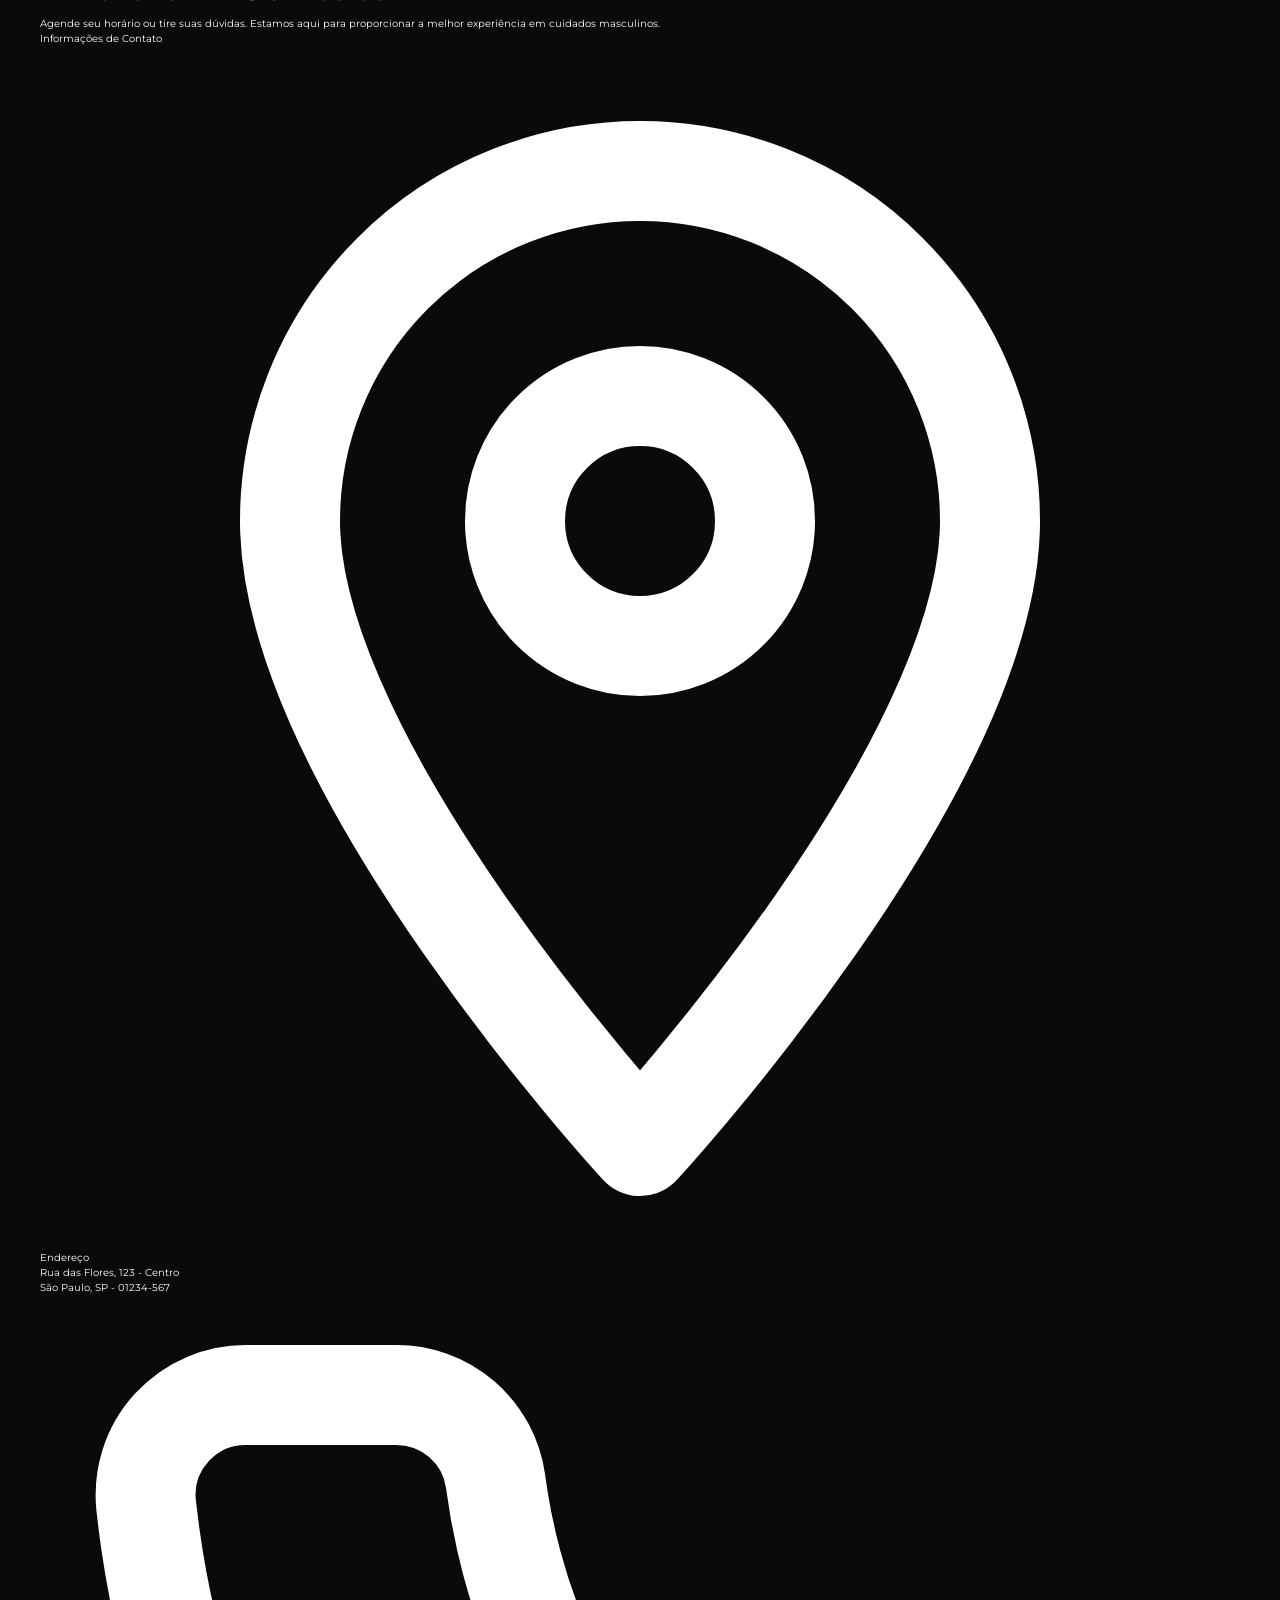
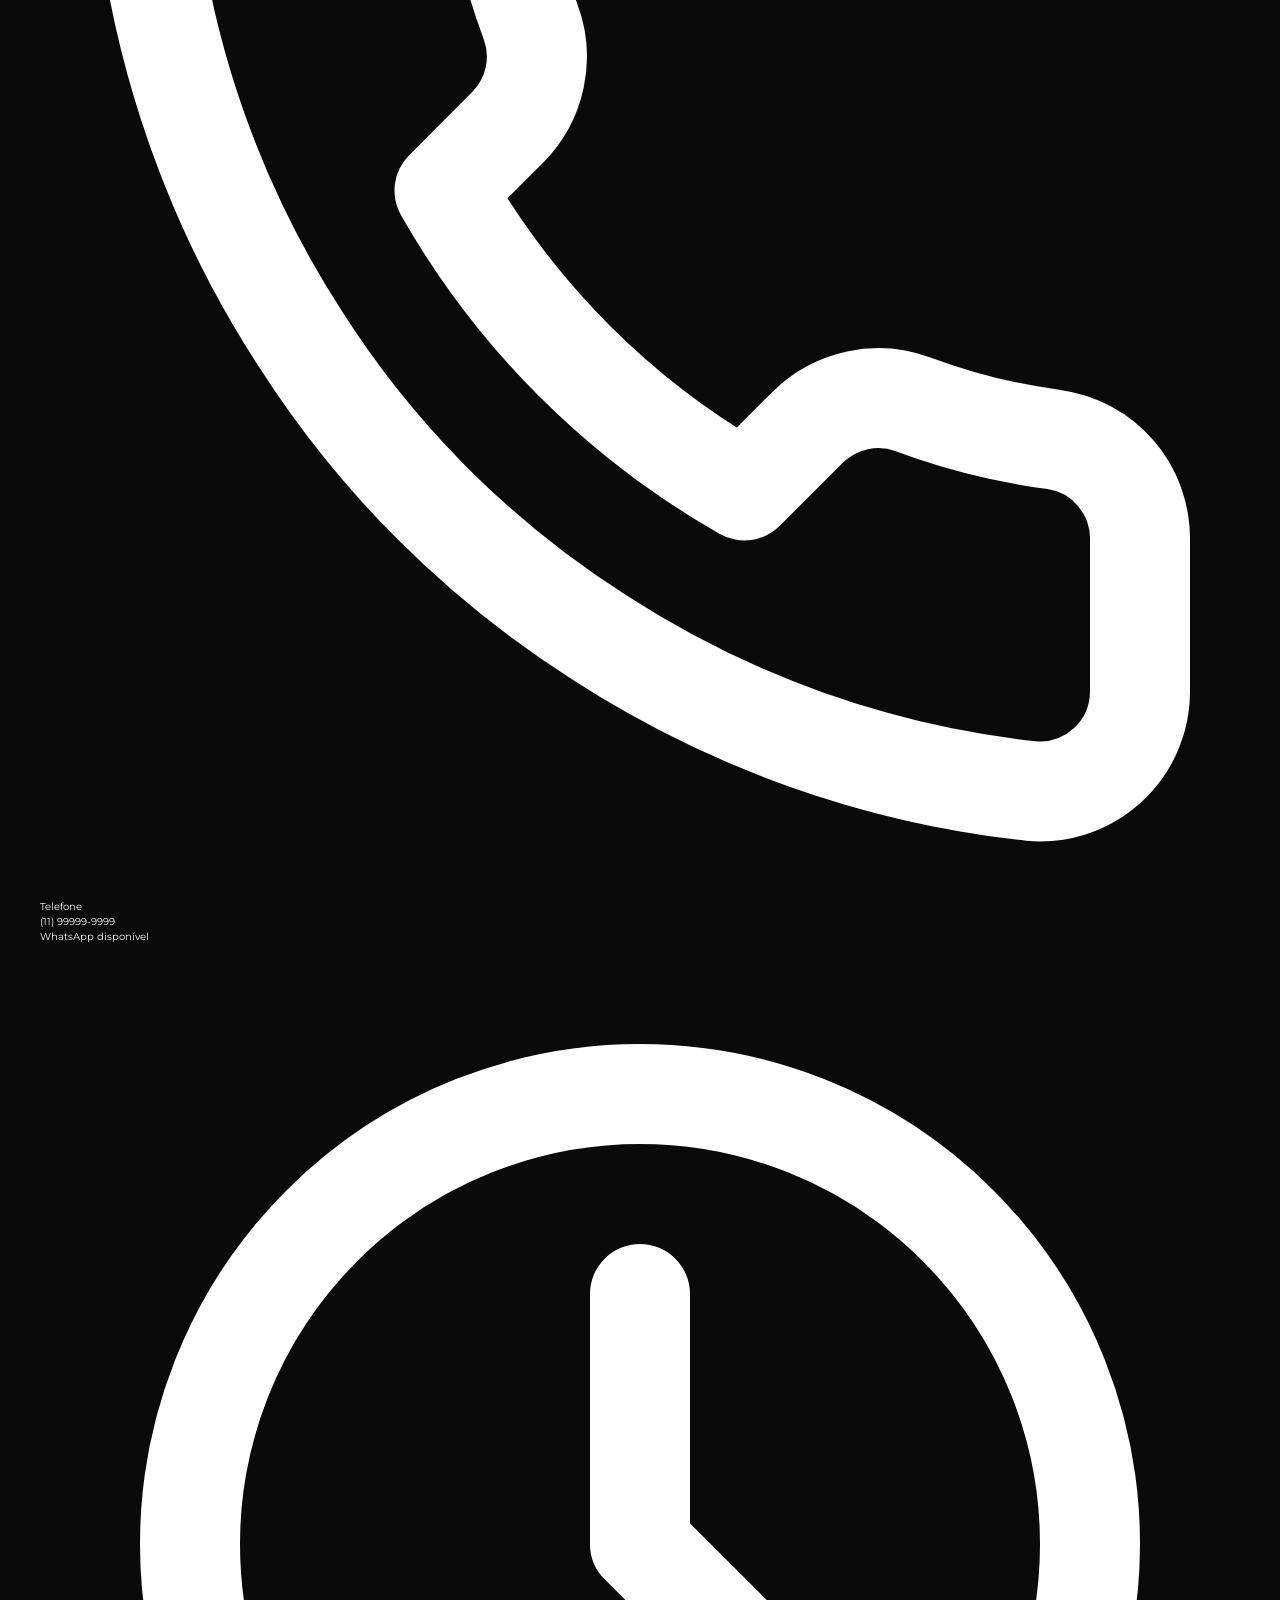
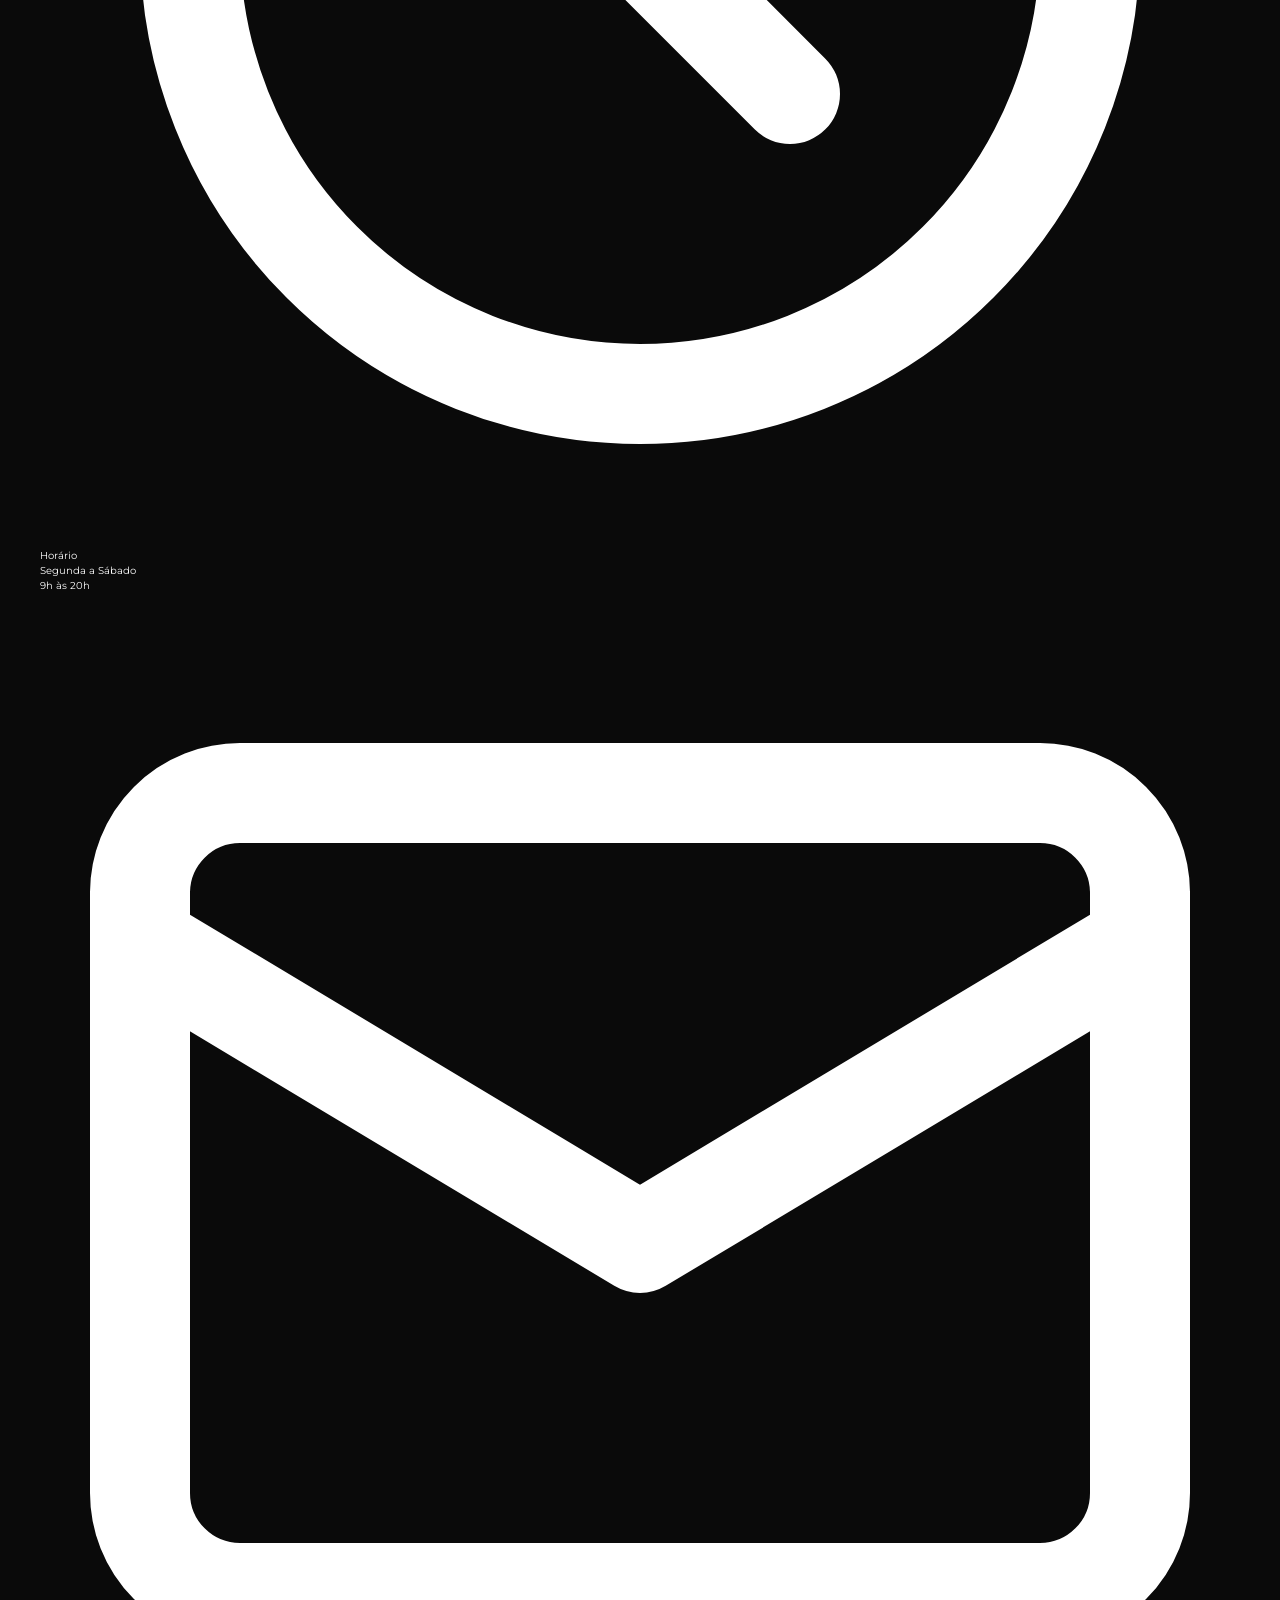
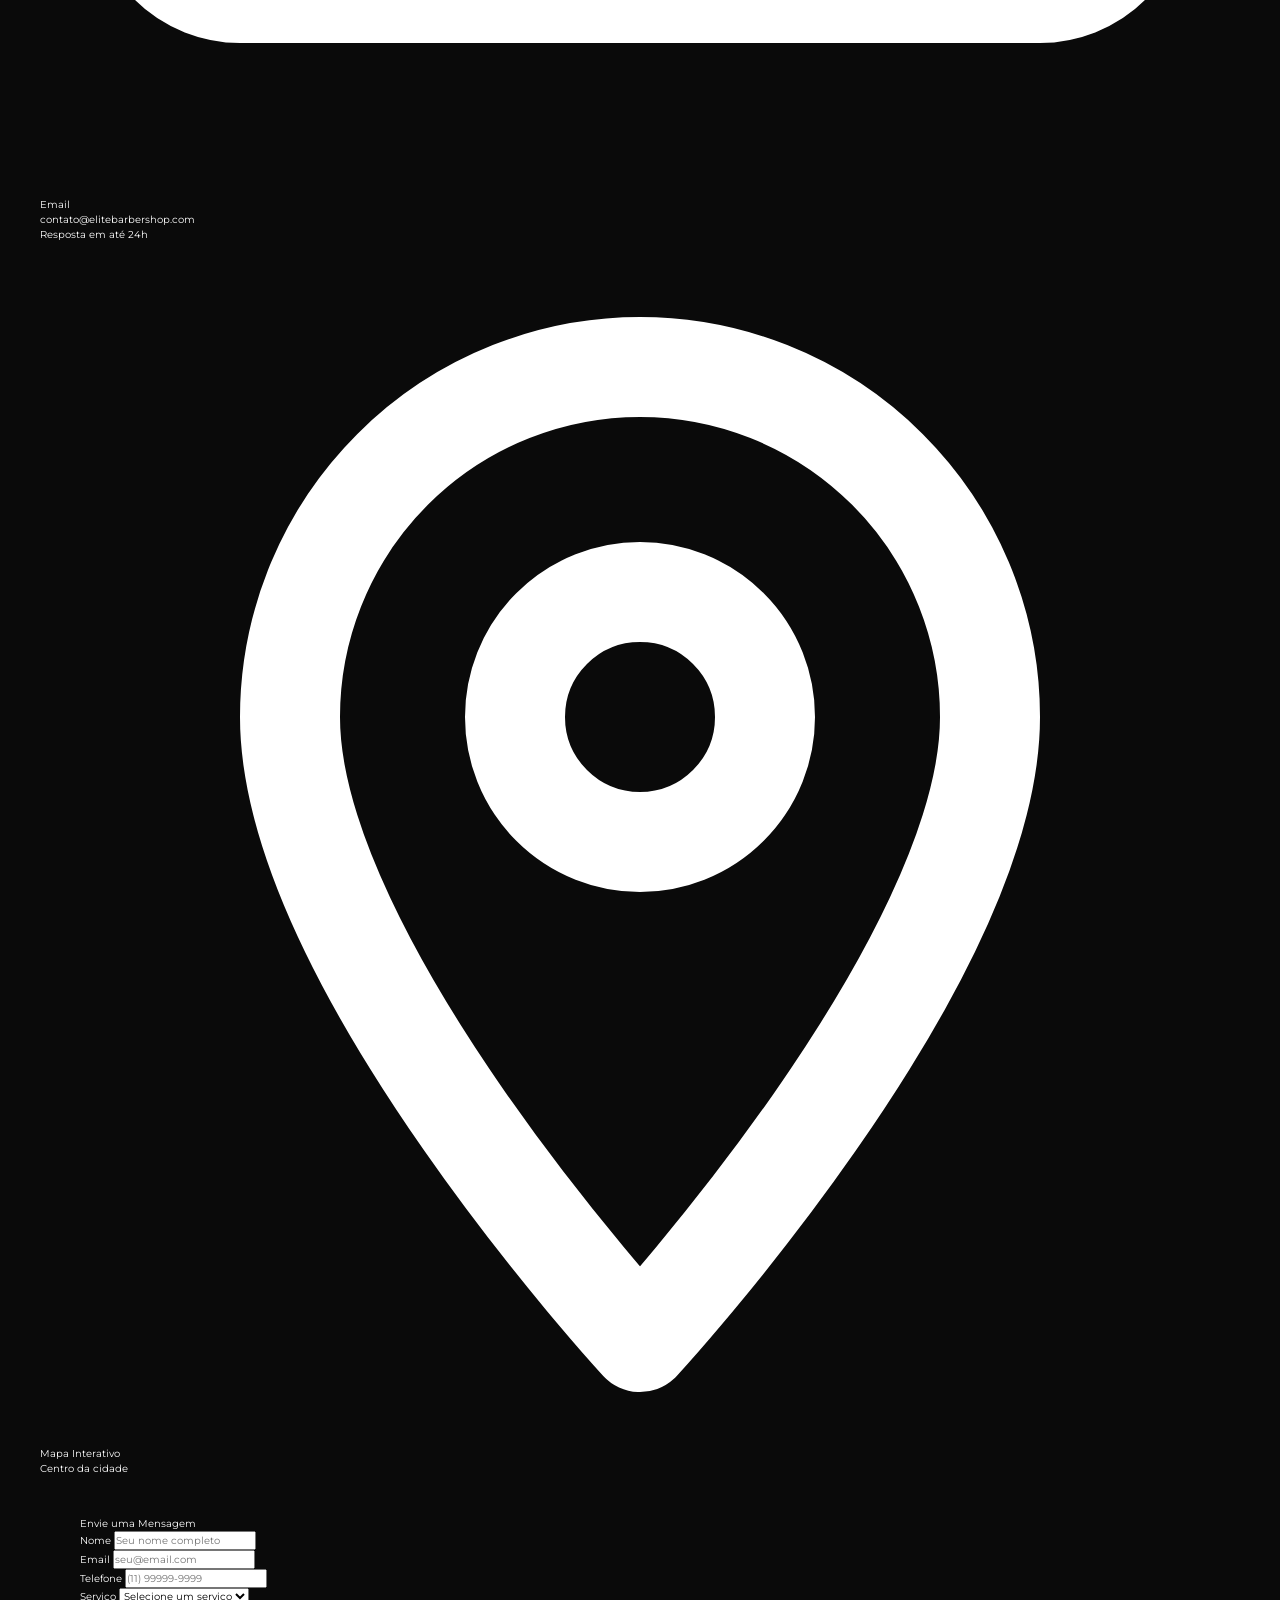
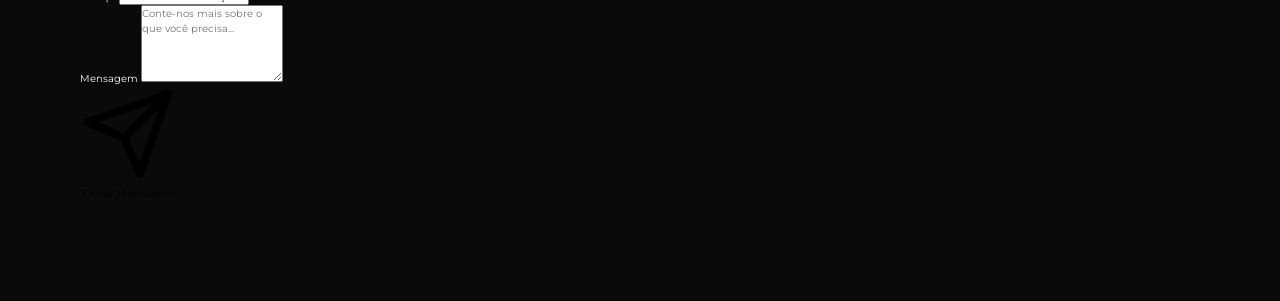
==== commit 87af860d: "ajustes" ====
--- a/index.html
+++ b/index.html
@@ -500,6 +500,176 @@
         </section>
 
 
+
+        <section class="contact" id="contato">
+            <div class="contact__container">
+
+                <!-- Cabeçalho da section -->
+                <div class="contact__header">
+                    <h2 class="contact__title">
+                        Entre em <span class="contact__title--highlight">Contato</span>
+                    </h2>
+                    <p class="contact__subtitle">
+                        Agende seu horário ou tire suas dúvidas. Estamos aqui para
+                        proporcionar a melhor experiência em cuidados masculinos.
+                    </p>
+                </div>
+
+                <!-- Conteúdo principal: grid com Informações + Formulário -->
+                <div class="contact__content">
+
+                    <!-- ================= BLOCO 1: INFORMAÇÕES ================= -->
+                    <div class="contact__info">
+                        <h3 class="contact__block-title">Informações de Contato</h3>
+
+                        <!-- Card: Endereço -->
+                        <div class="info-card">
+                            <div class="info-card__icon">
+                                <svg viewBox="0 0 24 24" fill="none" xmlns="http://www.w3.org/2000/svg">
+                                    <path d="M12 22s7-7.58 7-12.5A7 7 0 0 0 5 9.5C5 14.42 12 22 12 22z"
+                                        stroke="currentColor" stroke-width="2" stroke-linecap="round"
+                                        stroke-linejoin="round" />
+                                    <circle cx="12" cy="9.5" r="2.5" stroke="currentColor" stroke-width="2" />
+                                </svg>
+                            </div>
+                            <div class="info-card__text">
+                                <h4>Endereço</h4>
+                                <p>Rua das Flores, 123 - Centro</p>
+                                <span>São Paulo, SP - 01234-567</span>
+                            </div>
+                        </div>
+
+                        <!-- Card: Telefone -->
+                        <div class="info-card">
+                            <div class="info-card__icon">
+                                <svg viewBox="0 0 24 24" fill="none" xmlns="http://www.w3.org/2000/svg">
+                                    <path
+                                        d="M22 16.92v3a2 2 0 0 1-2.18 2 19.79 19.79 0 0 1-8.63-3.07 19.5 19.5 0 0 1-6-6 19.79 19.79 0 0 1-3.07-8.67A2 2 0 0 1 4.11 2h3a2 2 0 0 1 2 1.72c.127.96.361 1.903.7 2.81a2 2 0 0 1-.45 2.11L8.09 9.91a16 16 0 0 0 6 6l1.27-1.27a2 2 0 0 1 2.11-.45c.907.339 1.85.573 2.81.7A2 2 0 0 1 22 16.92z"
+                                        stroke="currentColor" stroke-width="2" stroke-linecap="round"
+                                        stroke-linejoin="round" />
+                                </svg>
+                            </div>
+                            <div class="info-card__text">
+                                <h4>Telefone</h4>
+                                <p>(11) 99999-9999</p>
+                                <span>WhatsApp disponível</span>
+                            </div>
+                        </div>
+
+                        <!-- Card: Horário -->
+                        <div class="info-card">
+                            <div class="info-card__icon">
+                                <svg viewBox="0 0 24 24" fill="none" xmlns="http://www.w3.org/2000/svg">
+                                    <circle cx="12" cy="12" r="9" stroke="currentColor" stroke-width="2" />
+                                    <path d="M12 7v5l3 3" stroke="currentColor" stroke-width="2" stroke-linecap="round"
+                                        stroke-linejoin="round" />
+                                </svg>
+                            </div>
+                            <div class="info-card__text">
+                                <h4>Horário</h4>
+                                <p>Segunda a Sábado</p>
+                                <span>9h às 20h</span>
+                            </div>
+                        </div>
+
+                        <!-- Card: Email -->
+                        <div class="info-card">
+                            <div class="info-card__icon">
+                                <svg viewBox="0 0 24 24" fill="none" xmlns="http://www.w3.org/2000/svg">
+                                    <rect x="2" y="4" width="20" height="16" rx="2" stroke="currentColor"
+                                        stroke-width="2" />
+                                    <path d="M2 7l10 6 10-6" stroke="currentColor" stroke-width="2"
+                                        stroke-linecap="round" stroke-linejoin="round" />
+                                </svg>
+                            </div>
+                            <div class="info-card__text">
+                                <h4>Email</h4>
+                                <p>contato@elitebarbershop.com</p>
+                                <span>Resposta em até 24h</span>
+                            </div>
+                        </div>
+
+                        <!-- Card: Localização (mapa) -->
+                        <div class="info-card info-card--map">
+                            <div class="info-card__map-icon">
+                                <svg viewBox="0 0 24 24" fill="none" xmlns="http://www.w3.org/2000/svg">
+                                    <path d="M12 22s7-7.58 7-12.5A7 7 0 0 0 5 9.5C5 14.42 12 22 12 22z"
+                                        stroke="currentColor" stroke-width="2" stroke-linecap="round"
+                                        stroke-linejoin="round" />
+                                    <circle cx="12" cy="9.5" r="2.5" stroke="currentColor" stroke-width="2" />
+                                </svg>
+                            </div>
+                            <h4>Mapa Interativo</h4>
+                            <span>Centro da cidade</span>
+                        </div>
+                    </div>
+
+                    <!-- ================= BLOCO 2: FORMULÁRIO ================= -->
+                    <div class="contact__form-wrapper">
+                        <h3 class="contact__block-title">Envie uma Mensagem</h3>
+
+                        <!-- 
+          IMPORTANTE (boa prática de mercado):
+          - Todo <input> tem um <label> associado via "for" + "id".
+            Isso é essencial para ACESSIBILIDADE (leitores de tela)
+            e também aumenta a área clicável do campo.
+          - Usamos "novalidate" aqui de propósito porque este é só
+            o HTML/CSS estático. Quando você conectar com JS/back-end,
+            pode remover e usar a validação nativa do HTML5 (required,
+            type="email", etc.) ou validar via JavaScript.
+        -->
+                        <form class="contact__form" novalidate>
+
+                            <div class="form__row">
+                                <div class="form__group">
+                                    <label for="nome">Nome</label>
+                                    <input type="text" id="nome" name="nome" placeholder="Seu nome completo">
+                                </div>
+                                <div class="form__group">
+                                    <label for="email">Email</label>
+                                    <input type="email" id="email" name="email" placeholder="seu@email.com">
+                                </div>
+                            </div>
+
+                            <div class="form__row">
+                                <div class="form__group">
+                                    <label for="telefone">Telefone</label>
+                                    <input type="tel" id="telefone" name="telefone" placeholder="(11) 99999-9999">
+                                </div>
+                                <div class="form__group">
+                                    <label for="servico">Serviço</label>
+                                    <select id="servico" name="servico">
+                                        <option value="" selected disabled>Selecione um serviço</option>
+                                        <option value="corte">Corte de Cabelo</option>
+                                        <option value="barba">Barba</option>
+                                        <option value="combo">Corte + Barba</option>
+                                    </select>
+                                </div>
+                            </div>
+
+                            <div class="form__group form__group--full">
+                                <label for="mensagem">Mensagem</label>
+                                <textarea id="mensagem" name="mensagem" rows="5"
+                                    placeholder="Conte-nos mais sobre o que você precisa..."></textarea>
+                            </div>
+
+                            <button type="submit" class="form__submit">
+                                <svg viewBox="0 0 24 24" fill="none" xmlns="http://www.w3.org/2000/svg">
+                                    <path d="M22 2L11 13" stroke="currentColor" stroke-width="2" stroke-linecap="round"
+                                        stroke-linejoin="round" />
+                                    <path d="M22 2l-7 20-4-9-9-4 20-7z" stroke="currentColor" stroke-width="2"
+                                        stroke-linecap="round" stroke-linejoin="round" />
+                                </svg>
+                                Enviar Mensagem
+                            </button>
+                        </form>
+                    </div>
+
+                </div>
+            </div>
+        </section>
+
+
     </main>
 
     <script src="assets/js/hamburguerMneu.js"></script>
--- a/assets/css/style.css
+++ b/assets/css/style.css
@@ -106,20 +106,22 @@
   transform: translateY(-6px) rotateZ(45deg);
 }
 header .menu-bg {
+  top: 0;
+  right: 0;
+  left: auto;
+  position: absolute;
   z-index: 1;
   width: 0;
   height: 0;
-  position: fixed;
-  top: 3.5rem;
-  left: calc(100% - 40px);
+  margin: 3rem 2rem 2rem 0;
   background: radial-gradient(circle, #ffb433);
   border-radius: 50%;
   transition: 0.3s ease;
 }
 header .change-bg {
-  width: 50rem;
-  height: 50rem;
-  transform: translate(-35%, -35%);
+  width: 52rem;
+  height: 46rem;
+  transform: translate(65%, -25%);
 }
 header .brand-logo {
   position: absolute;
@@ -130,7 +132,7 @@
   gap: 0.8rem;
 }
 header .brand-logo .logo-icon {
-  background-color: #E6A11A;
+  background-color: #f0a92e;
   color: #0A0A0A;
   padding: 0.3rem 0.6rem;
   border-radius: 4px;
@@ -140,7 +142,7 @@
 header .brand-logo .logo-text {
   font-size: 1.6em;
   font-weight: 700;
-  color: #E6A11A;
+  color: #f0a92e;
   letter-spacing: 0.5px;
 }
 
@@ -174,7 +176,7 @@
 }
 main .hero .hero-subtitle {
   font-size: 1.4rem;
-  color: #CCCCCC;
+  color: #7a869e;
   margin: 20px auto;
   line-height: 1.6;
   max-width: 40rem;
@@ -198,7 +200,7 @@
   letter-spacing: 0.5px;
 }
 main .hero .hero-buttons .btn-primary {
-  background-color: #E6A11A;
+  background-color: #f0a92e;
   color: #0A0A0A;
   font-weight: 700;
   transition: all 0.2s ease-in-out;
@@ -207,8 +209,8 @@
   transform: scale(1.1);
 }
 main .hero .hero-buttons .btn-secondary {
-  border: 2px solid #E6A11A;
-  color: #E6A11A;
+  border: 2px solid #f0a92e;
+  color: #f0a92e;
   transition: all 0.2s ease-in-out;
 }
 main .hero .hero-buttons .btn-secondary:hover {
@@ -222,7 +224,7 @@
   width: 100%;
 }
 main .hero .hero-cards .card {
-  background: rgba(22, 22, 22, 0.75);
+  background: #151f36;
   backdrop-filter: blur(8px);
   border: 1px solid rgba(255, 255, 255, 0.04);
   padding: 2rem;
@@ -232,7 +234,7 @@
 }
 main .hero .hero-cards .card .card-icon {
   font-size: 2.2rem;
-  color: #E6A11A;
+  color: #f0a92e;
   display: block;
   margin-bottom: 6px;
 }
@@ -243,7 +245,7 @@
 }
 main .hero .hero-cards .card p {
   font-size: 1.2rem;
-  color: #CCCCCC;
+  color: #7a869e;
 }
 main .services {
   padding: 6rem 2rem;
@@ -265,11 +267,11 @@
   letter-spacing: -0.05rem;
 }
 main .services-header h2 span {
-  color: #E6A11A;
+  color: #f0a92e;
 }
 main .services-header p {
   font-size: 1.5rem;
-  color: #CCCCCC;
+  color: #7a869e;
   max-width: 60rem;
   margin: 0 auto;
   line-height: 1.6;
@@ -291,7 +293,7 @@
 }
 main .services .service-card:hover {
   transform: translateY(-0.5rem);
-  border-color: rgba(230, 161, 26, 0.4);
+  border-color: rgba(240, 169, 46, 0.4);
   box-shadow: 0 1.2rem 3rem rgba(0, 0, 0, 0.4);
 }
 main .services .service-card .service-icon {
@@ -317,7 +319,7 @@
 }
 main .services .service-card .service-desc {
   font-size: 1.45rem;
-  color: #CCCCCC;
+  color: #7a869e;
   line-height: 1.6;
   margin-bottom: 2.4rem;
   flex-grow: 1;
@@ -332,7 +334,7 @@
 main .services .service-card .service-price {
   font-size: 2.6rem;
   font-weight: 700;
-  color: #E6A11A;
+  color: #f0a92e;
 }
 main .services .service-card .service-btn {
   display: block;
@@ -340,8 +342,8 @@
   text-align: center;
   padding: 1.4rem;
   background-color: transparent;
-  color: #E6A11A;
-  border: 0.1rem solid #E6A11A;
+  color: #f0a92e;
+  border: 0.1rem solid #f0a92e;
   border-radius: 0.8rem;
   font-size: 1.35rem;
   font-weight: 600;
@@ -351,11 +353,11 @@
   transition: all 0.3s ease;
 }
 main .services .service-card .service-btn:hover {
-  background-color: #E6A11A;
+  background-color: #f0a92e;
   color: #0A0A0A;
 }
 main .about {
-  background-color: #0a0e1c;
+  background-color: #0c1322;
   color: #f5f6fa;
   padding-block: 6.4rem;
   overflow: hidden;
@@ -469,7 +471,7 @@
 }
 main .about__stat-card {
   background-color: #171a24;
-  border: 1px solid rgba(255, 255, 255, 0.08);
+  border: 1px solid #2a3554;
   border-radius: 16px;
   padding: 2.4rem 1.6rem;
   display: flex;
@@ -725,7 +727,7 @@
 }
 main .equipe .card-barbeiro {
   background: #171a24;
-  border: 1px solid rgba(255, 255, 255, 0.08);
+  border: 1px solid #2a3554;
   border-radius: 1.6rem;
   overflow: hidden;
   transition: transform 0.3s ease, box-shadow 0.3s ease;
@@ -889,6 +891,24 @@
   }
   .equipe .card-barbeiro__imagem {
     height: 24rem;
+  }
+  .contact {
+    padding: 6rem 4rem;
+  }
+  .contact .contact__title {
+    font-size: 3.4rem;
+  }
+  .contact .form__row {
+    flex-direction: row;
+  }
+  .contact .form__row .form__group {
+    flex: 1;
+  }
+  .contact .contact__info {
+    gap: 1.6rem;
+  }
+  .contact .info-card--map {
+    grid-column: 1/-1;
   }
 }
 @media (min-width: 1024px) {
@@ -928,7 +948,7 @@
   }
   header #menu .nav li a:hover {
     display: inline-block;
-    color: #E6A11A;
+    color: #f0a92e;
     transform: scale(1.1);
   }
   header .menu-bg {
@@ -1015,4 +1035,24 @@
   main .equipe .card-barbeiro__conteudo {
     padding: 3rem;
   }
+  main .contact .contact__content {
+    flex-direction: row;
+    align-items: flex-start;
+    gap: 6rem;
+  }
+  main .contact .contact__info {
+    grid-template-columns: 1fr;
+    flex: 1;
+    min-width: 0;
+  }
+  main .contact .info-card--map {
+    grid-column: auto;
+  }
+  main .contact .contact__form-wrapper {
+    flex: 1;
+    padding: 4rem;
+  }
+  main .contact .contact__title {
+    font-size: 4rem;
+  }
 }/*# sourceMappingURL=style.css.map */
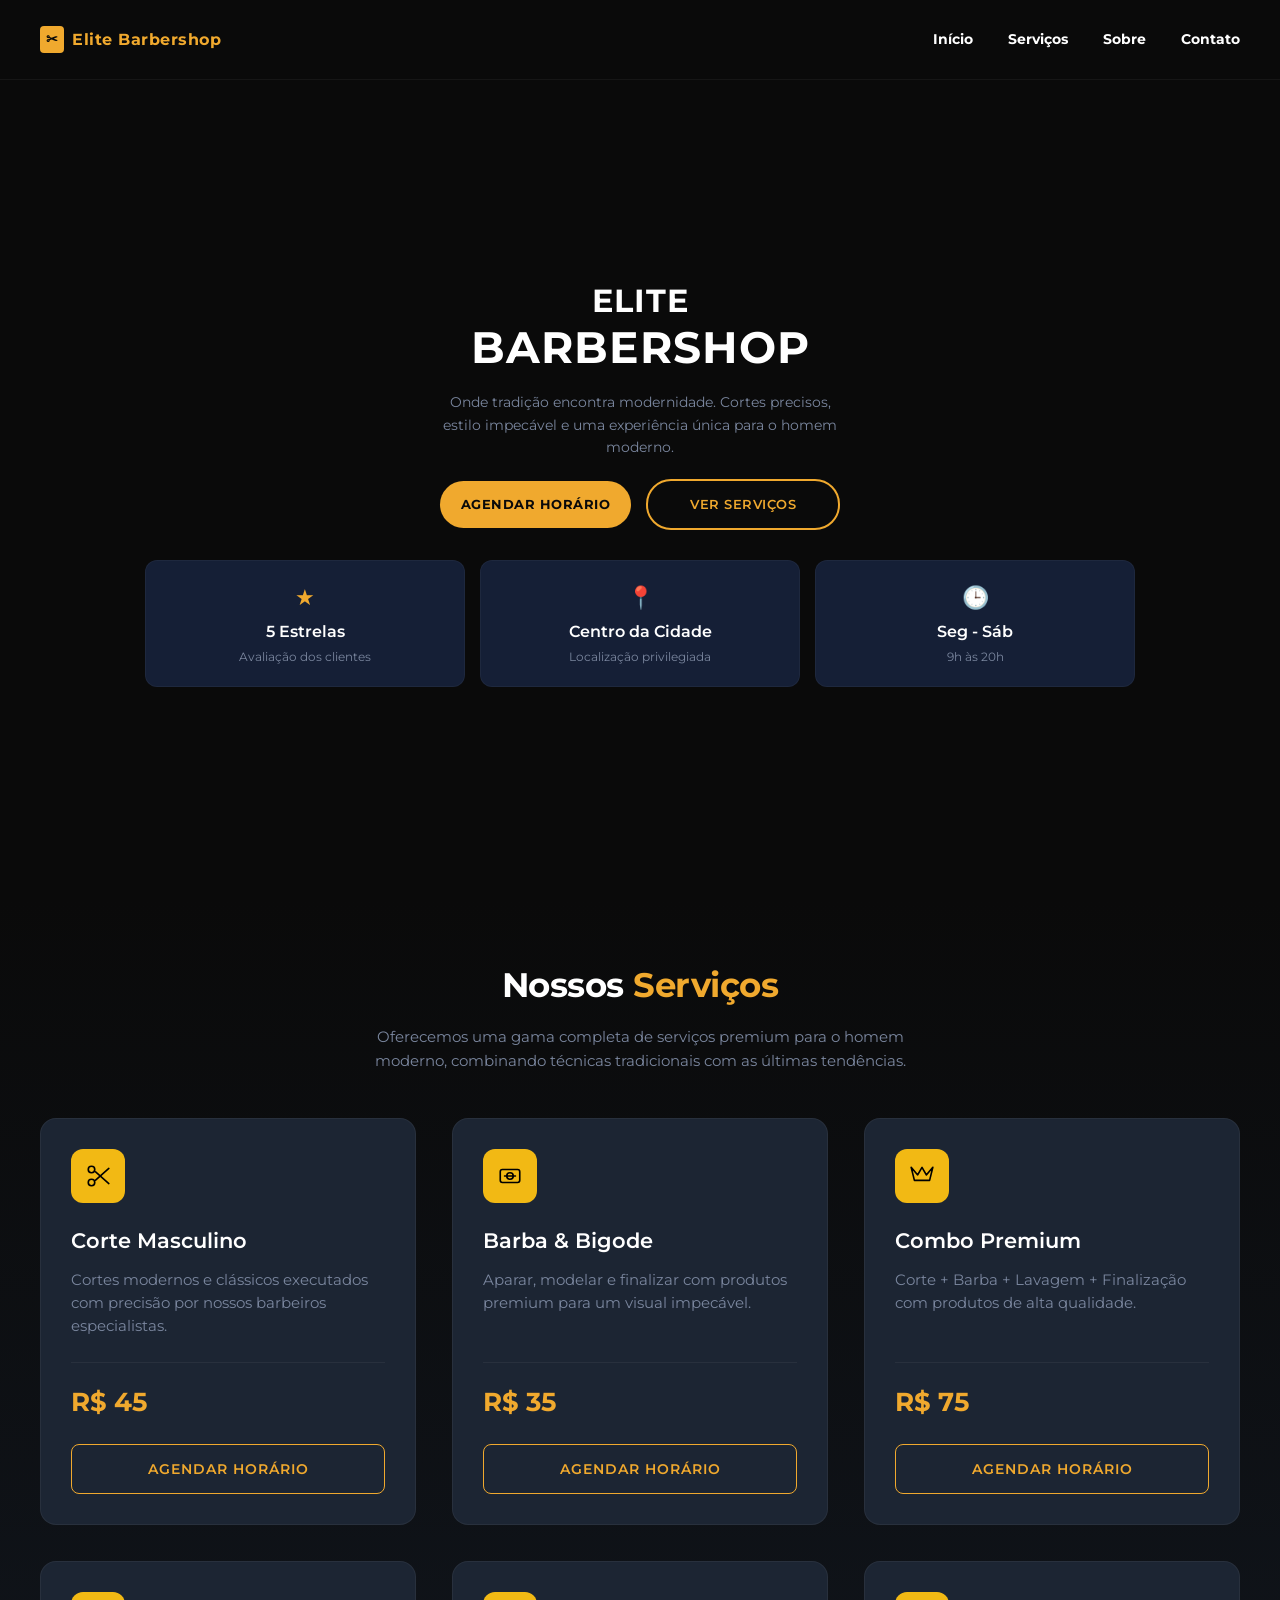
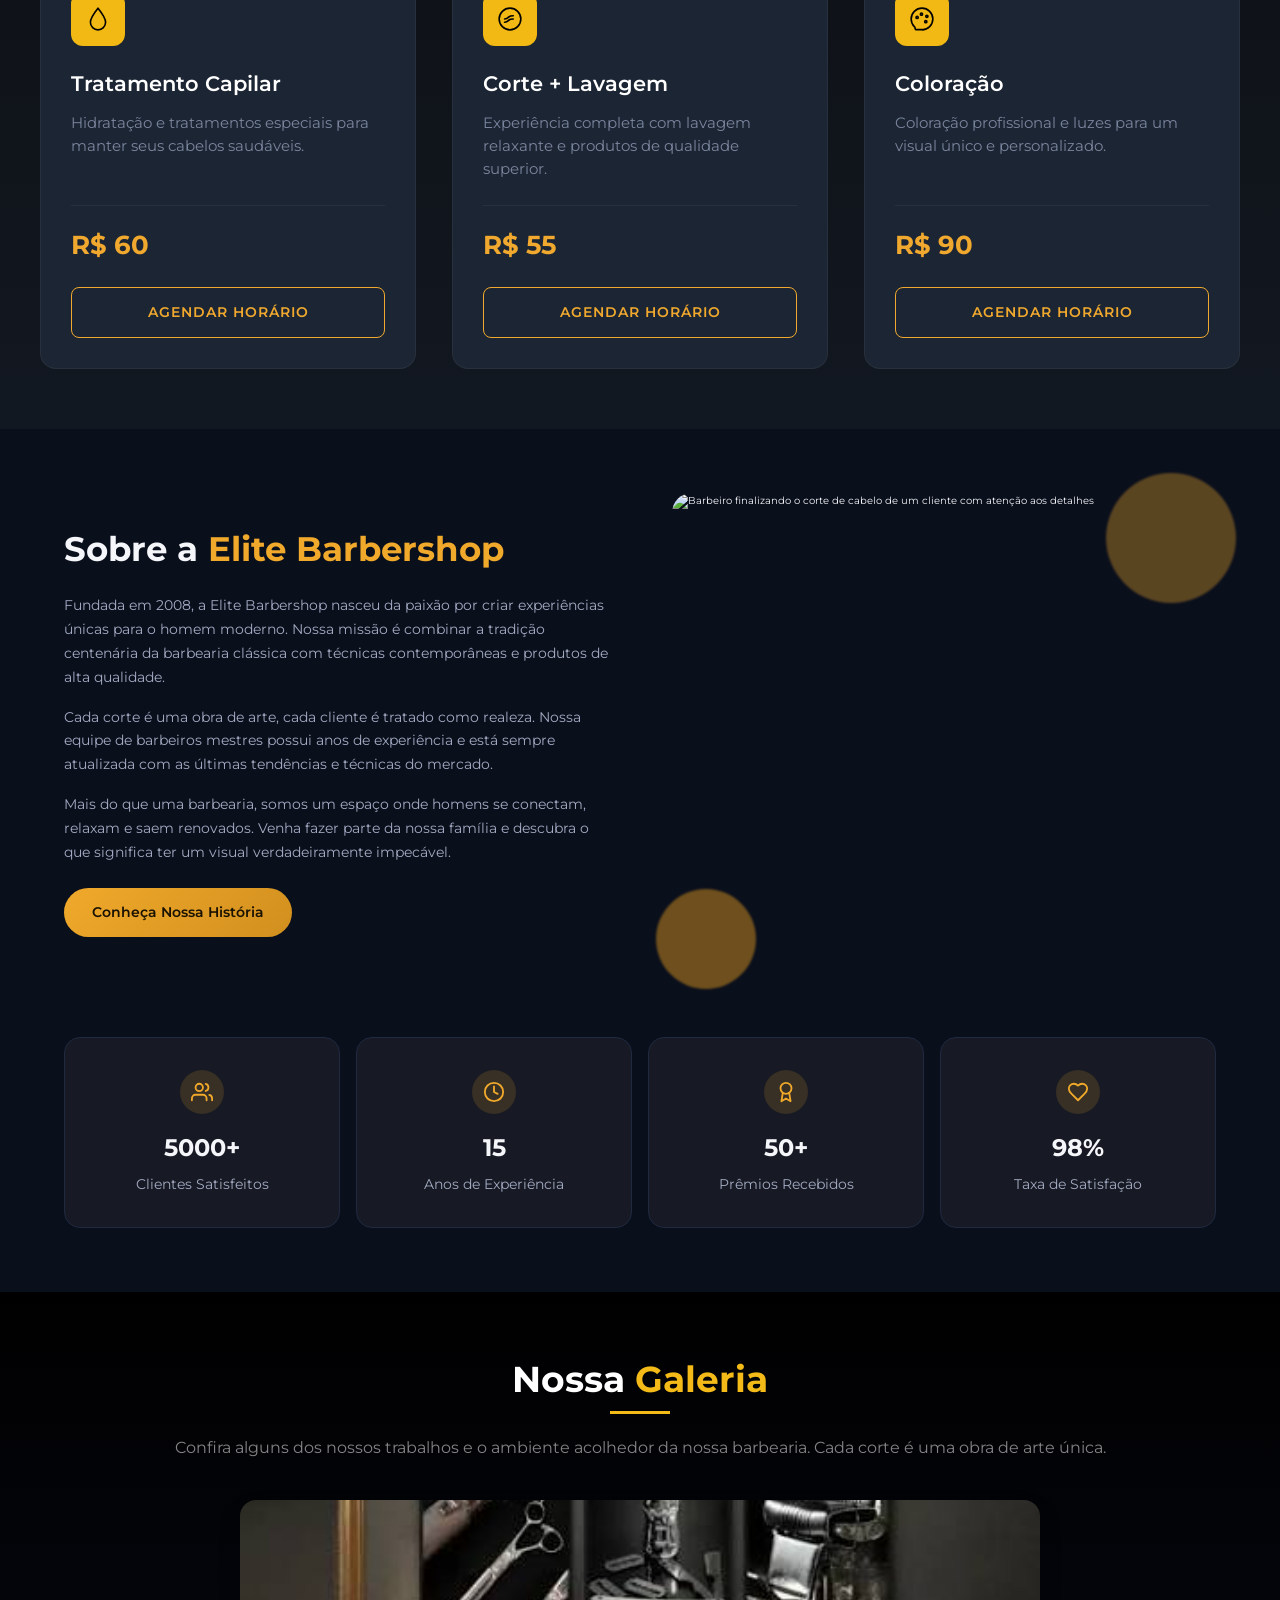
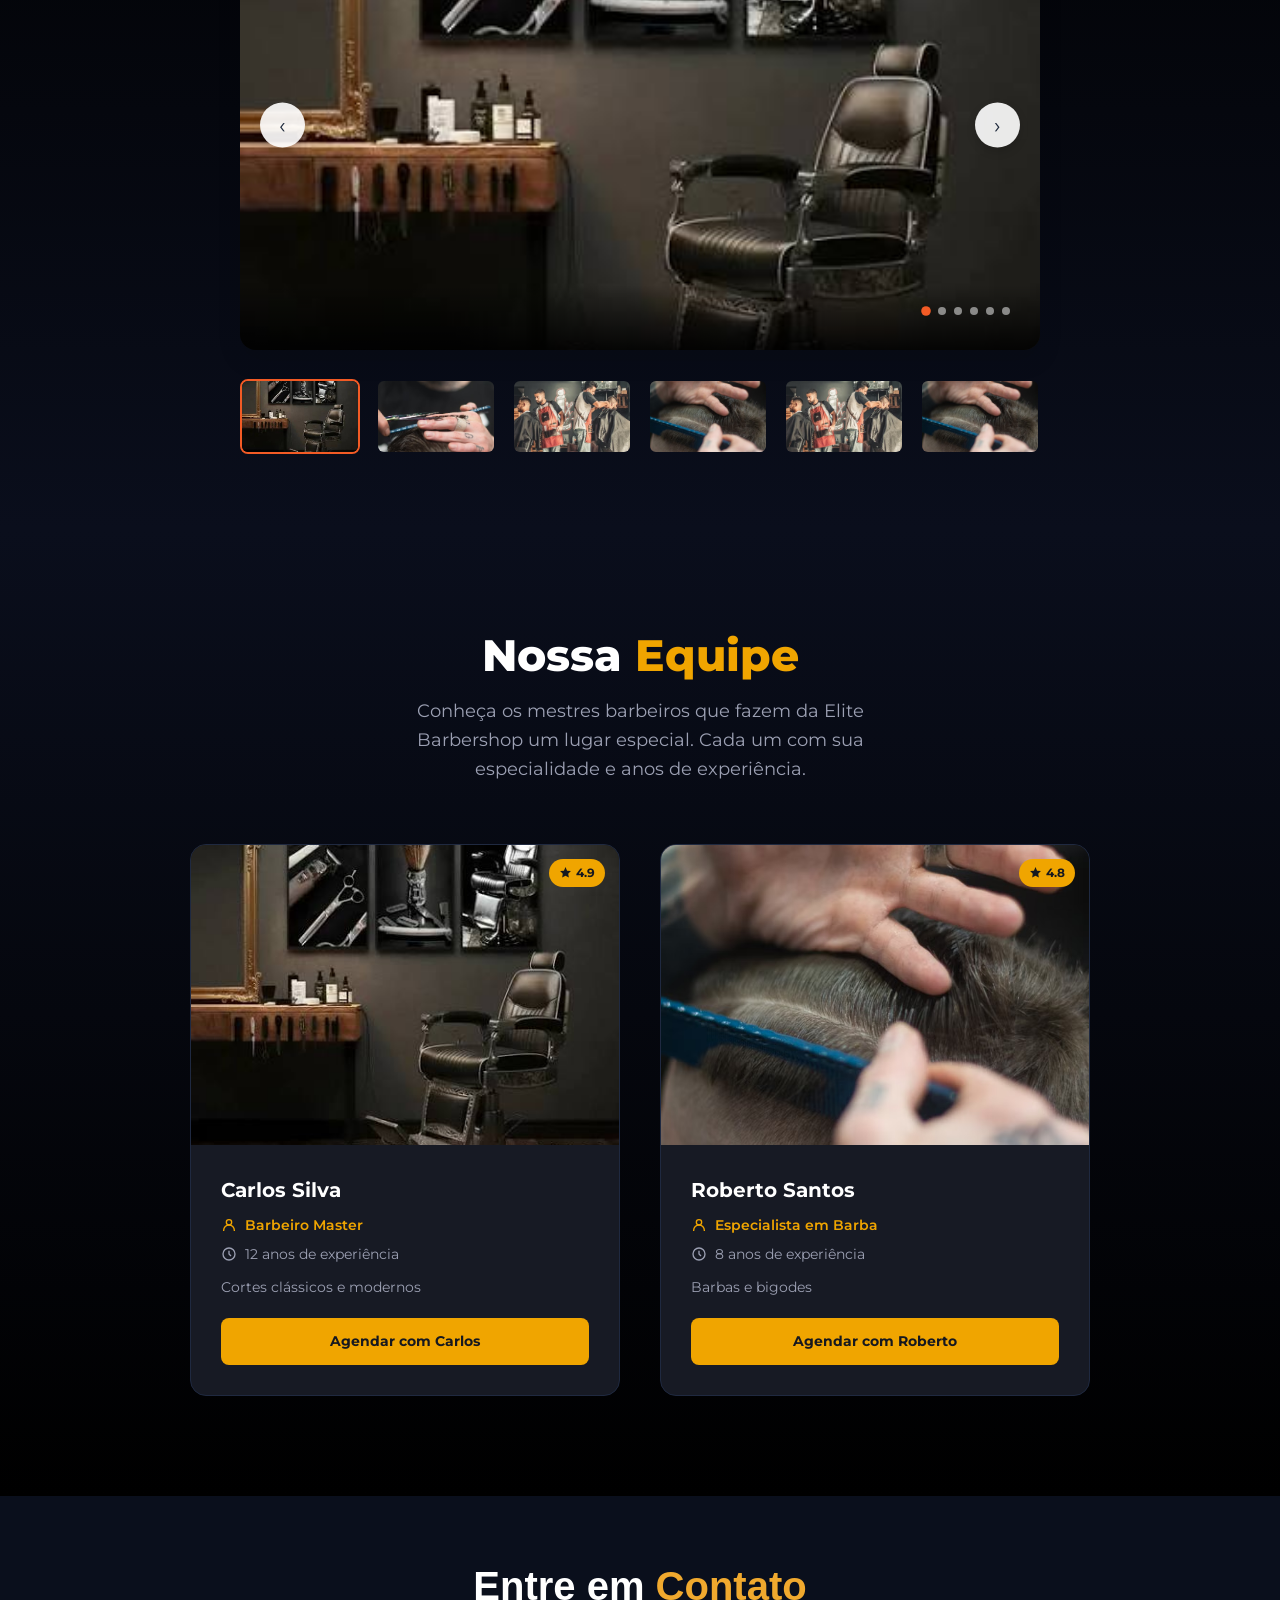
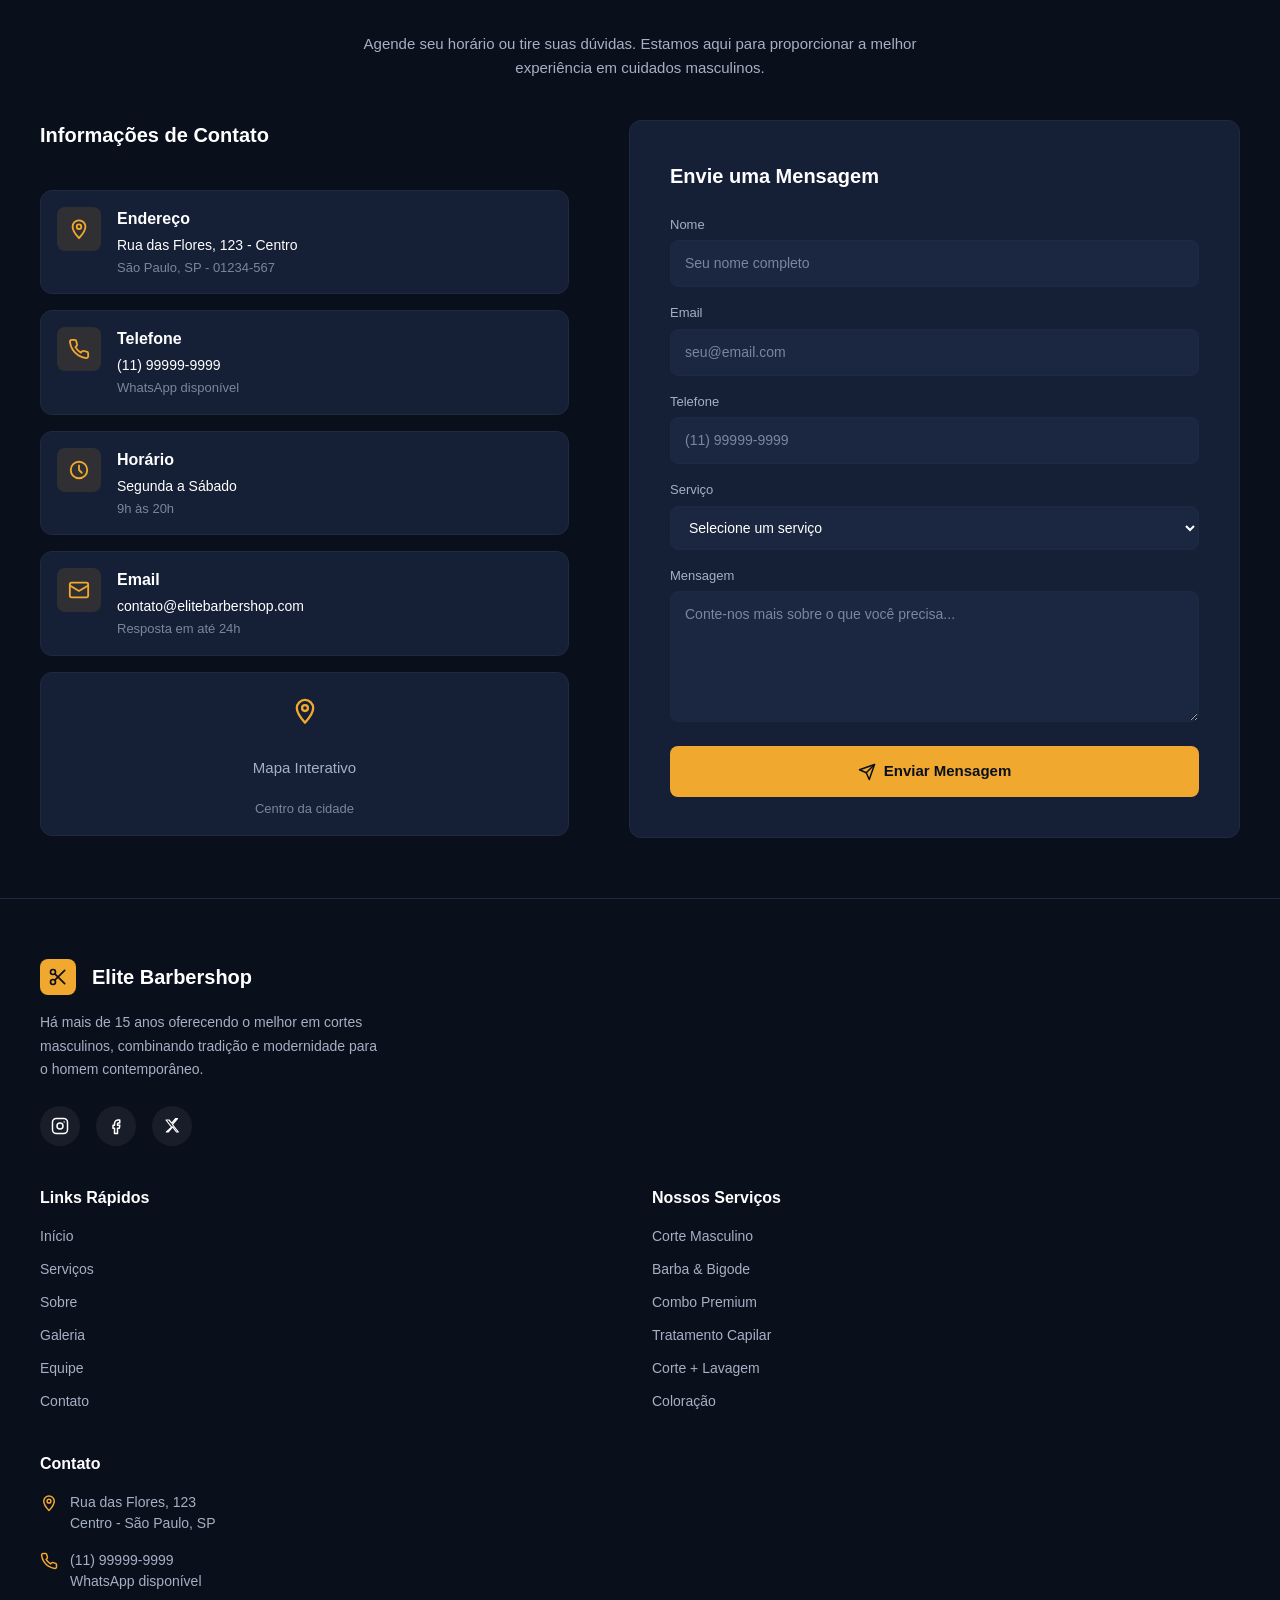
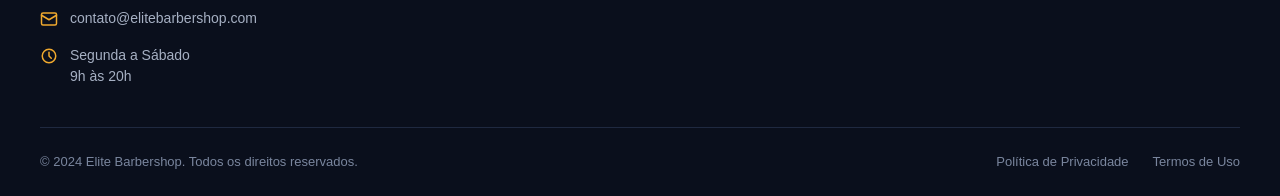
==== commit a944eecb: "ajustes" ====
--- a/index.html
+++ b/index.html
@@ -672,6 +672,139 @@
 
     </main>
 
+    <footer class="footer">
+        <div class="footer__container">
+
+            <!-- Linha principal: 4 colunas -->
+            <div class="footer__top">
+
+                <!-- ===== Coluna 1: Marca ===== -->
+                <div class="footer__brand">
+                    <div class="footer__logo">
+                        <span class="footer__logo-icon">
+                            <svg viewBox="0 0 24 24" fill="none" xmlns="http://www.w3.org/2000/svg">
+                                <circle cx="6" cy="6" r="3" stroke="currentColor" stroke-width="2" />
+                                <circle cx="6" cy="18" r="3" stroke="currentColor" stroke-width="2" />
+                                <path d="M8.5 8.5L20 20M20 4L8.5 15.5" stroke="currentColor" stroke-width="2"
+                                    stroke-linecap="round" />
+                            </svg>
+                        </span>
+                        Elite Barbershop
+                    </div>
+
+                    <p class="footer__description">
+                        Há mais de 15 anos oferecendo o melhor em cortes masculinos,
+                        combinando tradição e modernidade para o homem contemporâneo.
+                    </p>
+
+                    <!-- Redes sociais -->
+                    <div class="footer__social">
+                        <a href="#" class="footer__social-link" aria-label="Instagram">
+                            <svg viewBox="0 0 24 24" fill="none" xmlns="http://www.w3.org/2000/svg">
+                                <rect x="2" y="2" width="20" height="20" rx="5" stroke="currentColor"
+                                    stroke-width="2" />
+                                <circle cx="12" cy="12" r="4" stroke="currentColor" stroke-width="2" />
+                                <circle cx="17.5" cy="6.5" r="1" fill="currentColor" />
+                            </svg>
+                        </a>
+                        <a href="#" class="footer__social-link" aria-label="Facebook">
+                            <svg viewBox="0 0 24 24" fill="none" xmlns="http://www.w3.org/2000/svg">
+                                <path d="M15 8h2V4h-2a5 5 0 0 0-5 5v2H8v4h2v7h4v-7h2.5l.5-4H14v-2a1 1 0 0 1 1-1z"
+                                    stroke="currentColor" stroke-width="2" stroke-linejoin="round" />
+                            </svg>
+                        </a>
+                        <a href="#" class="footer__social-link" aria-label="Twitter/X">
+                            <svg viewBox="0 0 24 24" fill="none" xmlns="http://www.w3.org/2000/svg">
+                                <path d="M4 4l7.5 9.5L4.5 20h2.3l6-6.8L18 20h2.5l-8-10 6.8-8h-2.3l-5.5 6.2L8 4H4z"
+                                    stroke="currentColor" stroke-width="1.6" stroke-linejoin="round" />
+                            </svg>
+                        </a>
+                    </div>
+                </div>
+
+                <!-- ===== Coluna 2: Links Rápidos ===== -->
+                <div class="footer__col">
+                    <h4 class="footer__col-title">Links Rápidos</h4>
+                    <ul class="footer__list">
+                        <li><a href="#inicio">Início</a></li>
+                        <li><a href="#servicos">Serviços</a></li>
+                        <li><a href="#sobre">Sobre</a></li>
+                        <li><a href="#galeria">Galeria</a></li>
+                        <li><a href="#equipe">Equipe</a></li>
+                        <li><a href="#contato">Contato</a></li>
+                    </ul>
+                </div>
+
+                <!-- ===== Coluna 3: Nossos Serviços ===== -->
+                <div class="footer__col">
+                    <h4 class="footer__col-title">Nossos Serviços</h4>
+                    <ul class="footer__list">
+                        <li><a href="#">Corte Masculino</a></li>
+                        <li><a href="#">Barba &amp; Bigode</a></li>
+                        <li><a href="#">Combo
+                                Premium</a></li>
+                        <li><a href="#">Tratamento Capilar</a></li>
+                        <li><a href="#">Corte + Lavagem</a></li>
+                        <li><a href="#">Coloração</a></li>
+                    </ul>
+                </div>
+
+                <!-- ===== Coluna 4: Contato ===== -->
+                <div class="footer__col">
+                    <h4 class="footer__col-title">Contato</h4>
+                    <ul class="footer__contact-list">
+                        <li>
+                            <svg viewBox="0 0 24 24" fill="none" xmlns="http://www.w3.org/2000/svg">
+                                <path d="M12 22s7-7.58 7-12.5A7 7 0 0 0 5 9.5C5 14.42 12 22 12 22z"
+                                    stroke="currentColor" stroke-width="2" stroke-linecap="round"
+                                    stroke-linejoin="round" />
+                                <circle cx="12" cy="9.5" r="2.5" stroke="currentColor" stroke-width="2" />
+                            </svg>
+                            <span>Rua das Flores, 123<br>Centro - São Paulo, SP</span>
+                        </li>
+                        <li>
+                            <svg viewBox="0 0 24 24" fill="none" xmlns="http://www.w3.org/2000/svg">
+                                <path
+                                    d="M22 16.92v3a2 2 0 0 1-2.18 2 19.79 19.79 0 0 1-8.63-3.07 19.5 19.5 0 0 1-6-6 19.79 19.79 0 0 1-3.07-8.67A2 2 0 0 1 4.11 2h3a2 2 0 0 1 2 1.72c.127.96.361 1.903.7 2.81a2 2 0 0 1-.45 2.11L8.09 9.91a16 16 0 0 0 6 6l1.27-1.27a2 2 0 0 1 2.11-.45c.907.339 1.85.573 2.81.7A2 2 0 0 1 22 16.92z"
+                                    stroke="currentColor" stroke-width="2" stroke-linecap="round"
+                                    stroke-linejoin="round" />
+                            </svg>
+                            <span>(11) 99999-9999<br>WhatsApp disponível</span>
+                        </li>
+                        <li>
+                            <svg viewBox="0 0 24 24" fill="none" xmlns="http://www.w3.org/2000/svg">
+                                <rect x="2" y="4" width="20" height="16" rx="2" stroke="currentColor"
+                                    stroke-width="2" />
+                                <path d="M2 7l10 6 10-6" stroke="currentColor" stroke-width="2" stroke-linecap="round"
+                                    stroke-linejoin="round" />
+                            </svg>
+                            <span>contato@elitebarbershop.com</span>
+                        </li>
+                        <li>
+                            <svg viewBox="0 0 24 24" fill="none" xmlns="http://www.w3.org/2000/svg">
+                                <circle cx="12" cy="12" r="9" stroke="currentColor" stroke-width="2" />
+                                <path d="M12 7v5l3 3" stroke="currentColor" stroke-width="2" stroke-linecap="round"
+                                    stroke-linejoin="round" />
+                            </svg>
+                            <span>Segunda a Sábado<br>9h às 20h</span>
+                        </li>
+                    </ul>
+                </div>
+
+            </div>
+
+            <!-- Linha de baixo: copyright + políticas -->
+            <div class="footer__bottom">
+                <p>&copy; 2024 Elite Barbershop. Todos os direitos reservados.</p>
+                <div class="footer__bottom-links">
+                    <a href="#">Política de Privacidade</a>
+                    <a href="#">Termos de Uso</a>
+                </div>
+            </div>
+
+        </div>
+    </footer>
+
     <script src="assets/js/hamburguerMneu.js"></script>
     <script src="assets/js/galeria.js"></script>
 </body>
--- a/assets/css/style.css
+++ b/assets/css/style.css
@@ -357,7 +357,7 @@
   color: #0A0A0A;
 }
 main .about {
-  background-color: #0c1322;
+  background-color: #0a0f1c;
   color: #f5f6fa;
   padding-block: 6.4rem;
   overflow: hidden;
@@ -471,7 +471,7 @@
 }
 main .about__stat-card {
   background-color: #171a24;
-  border: 1px solid #2a3554;
+  border: 1px solid #1f2940;
   border-radius: 16px;
   padding: 2.4rem 1.6rem;
   display: flex;
@@ -727,7 +727,7 @@
 }
 main .equipe .card-barbeiro {
   background: #171a24;
-  border: 1px solid #2a3554;
+  border: 1px solid #1f2940;
   border-radius: 1.6rem;
   overflow: hidden;
   transition: transform 0.3s ease, box-shadow 0.3s ease;
@@ -819,6 +819,360 @@
 main .equipe .botao--primario:hover {
   background: #d99400;
 }
+main .contact {
+  background-color: #0a0f1c;
+  color: #ffffff;
+  font-family: "Inter", sans-serif;
+  padding: 6rem 1.6rem;
+}
+main .contact__container {
+  max-width: 120rem;
+  margin: 0 auto;
+}
+main .contact__header {
+  text-align: center;
+  margin-bottom: 4rem;
+}
+main .contact__title {
+  font-family: "Poppins", sans-serif;
+  font-size: 2.8rem;
+  font-weight: 700;
+  margin-bottom: 1.6rem;
+}
+main .contact__title--highlight {
+  color: #f0a92e;
+}
+main .contact__subtitle {
+  color: #a6b0c3;
+  font-size: 1.5rem;
+  line-height: 1.6;
+  max-width: 60rem;
+  margin: 0 auto;
+}
+main .contact__block-title {
+  font-family: "Poppins", sans-serif;
+  font-size: 2rem;
+  font-weight: 600;
+  margin-bottom: 2.4rem;
+}
+main .contact__content {
+  display: flex;
+  flex-direction: column;
+  gap: 4rem;
+}
+main .contact__info {
+  display: flex;
+  flex-direction: column;
+  gap: 1.6rem;
+}
+main .contact .info-card {
+  display: flex;
+  align-items: flex-start;
+  gap: 1.6rem;
+  background-color: #151f36;
+  border: 1px solid #1f2940;
+  border-radius: 1.2rem;
+  padding: 1.6rem;
+  transition: border-color 0.25s ease, transform 0.25s ease;
+}
+main .contact .info-card:hover {
+  border-color: #f0a92e;
+  transform: translateY(-2px);
+}
+main .contact .info-card__icon {
+  flex-shrink: 0;
+  width: 4.4rem;
+  height: 4.4rem;
+  display: flex;
+  align-items: center;
+  justify-content: center;
+  background-color: rgba(240, 169, 46, 0.12);
+  border-radius: 0.8rem;
+  color: #f0a92e;
+}
+main .contact .info-card__icon svg {
+  width: 2.2rem;
+  height: 2.2rem;
+}
+main .contact .info-card__text h4 {
+  font-family: "Poppins", sans-serif;
+  font-size: 1.6rem;
+  font-weight: 600;
+  margin-bottom: 0.4rem;
+}
+main .contact .info-card__text p {
+  font-size: 1.4rem;
+  color: #ffffff;
+  margin-bottom: 0.2rem;
+}
+main .contact .info-card__text span {
+  font-size: 1.3rem;
+  color: #7a869e;
+}
+main .contact .info-card--map {
+  flex-direction: column;
+  align-items: center;
+  text-align: center;
+  justify-content: center;
+  min-height: 16rem;
+  color: #a6b0c3;
+}
+main .contact .info-card--map h4 {
+  font-family: "Poppins", sans-serif;
+  font-size: 1.5rem;
+  margin: 0.8rem 0 0.4rem;
+}
+main .contact .info-card--map span {
+  font-size: 1.3rem;
+  color: #7a869e;
+}
+main .contact .info-card__map-icon {
+  width: 4.4rem;
+  height: 4.4rem;
+  display: flex;
+  align-items: center;
+  justify-content: center;
+  color: #f0a92e;
+}
+main .contact .info-card__map-icon svg {
+  width: 2.8rem;
+  height: 2.8rem;
+}
+main .contact .contact__form-wrapper {
+  background-color: #151f36;
+  border: 1px solid #1f2940;
+  border-radius: 1.2rem;
+  padding: 2.4rem;
+}
+main .contact .form__row {
+  display: flex;
+  flex-direction: column;
+  gap: 1.6rem;
+  margin-bottom: 1.6rem;
+}
+main .contact .form__group {
+  display: flex;
+  flex-direction: column;
+  gap: 0.6rem;
+}
+main .contact .form__group label {
+  font-size: 1.3rem;
+  font-weight: 500;
+  color: #a6b0c3;
+}
+main .contact .form__group input,
+main .contact .form__group select,
+main .contact .form__group textarea {
+  width: 100%;
+  background-color: #1b2740;
+  border: 1px solid #1f2940;
+  border-radius: 0.8rem;
+  padding: 1.2rem 1.4rem;
+  color: #ffffff;
+  font-family: "Inter", sans-serif;
+  font-size: 1.4rem;
+}
+main .contact .form__group input::placeholder,
+main .contact .form__group select::placeholder,
+main .contact .form__group textarea::placeholder {
+  color: #7a869e;
+}
+main .contact .form__group input:focus,
+main .contact .form__group select:focus,
+main .contact .form__group textarea:focus {
+  outline: none;
+  border-color: #f0a92e;
+  box-shadow: 0 0 0 3px rgba(240, 169, 46, 0.15);
+}
+main .contact .form__group select {
+  cursor: pointer;
+}
+main .contact .form__group textarea {
+  resize: vertical;
+  min-height: 12rem;
+}
+main .contact .form__group--full {
+  margin-bottom: 2.4rem;
+}
+main .contact .form__submit {
+  display: inline-flex;
+  align-items: center;
+  justify-content: center;
+  gap: 0.8rem;
+  width: 100%;
+  background-color: #f0a92e;
+  color: #0a0f1c;
+  border: none;
+  border-radius: 0.8rem;
+  padding: 1.4rem;
+  font-family: "Poppins", sans-serif;
+  font-size: 1.5rem;
+  font-weight: 600;
+  cursor: pointer;
+  transition: background-color 0.25s ease, transform 0.25s ease;
+}
+main .contact .form__submit svg {
+  width: 1.8rem;
+  height: 1.8rem;
+}
+main .contact .form__submit:hover {
+  background-color: #d99420;
+}
+main .contact .form__submit:active {
+  transform: scale(0.98);
+}
+
+.footer {
+  background-color: #0a0f1c;
+  color: #a6b0c3;
+  font-family: "Inter", sans-serif;
+  border-top: 1px solid #1f2940;
+  padding: 6rem 1.6rem 2.4rem;
+}
+.footer__container {
+  max-width: 120rem;
+  margin: 0 auto;
+}
+.footer__top {
+  display: flex;
+  flex-direction: column;
+  gap: 4rem;
+  margin-bottom: 4rem;
+}
+.footer .footer__brand .footer__logo {
+  display: flex;
+  align-items: center;
+  gap: 1.6rem;
+  font-family: "Poppins", sans-serif;
+  font-size: 2rem;
+  font-weight: 700;
+  color: #ffffff;
+  margin-bottom: 1.6rem;
+}
+.footer .footer__brand .footer__logo-icon {
+  display: flex;
+  align-items: center;
+  justify-content: center;
+  width: 3.6rem;
+  height: 3.6rem;
+  background-color: #f0a92e;
+  color: #0a0f1c;
+  border-radius: 0.8rem;
+}
+.footer .footer__brand .footer__logo-icon svg {
+  width: 2rem;
+  height: 2rem;
+}
+.footer .footer__brand .footer__description {
+  font-size: 1.4rem;
+  line-height: 1.7;
+  margin-bottom: 2.4rem;
+  max-width: 34rem;
+}
+.footer .footer__social {
+  display: flex;
+  gap: 1.6rem;
+}
+.footer .footer__social-link {
+  display: flex;
+  align-items: center;
+  justify-content: center;
+  width: 4rem;
+  height: 4rem;
+  border-radius: 50%;
+  background-color: rgba(255, 255, 255, 0.06);
+  color: #ffffff;
+  transition: background-color 0.25s ease, color 0.25s ease, transform 0.25s ease;
+}
+.footer .footer__social-link svg {
+  width: 1.8rem;
+  height: 1.8rem;
+}
+.footer .footer__social-link:hover {
+  background-color: #f0a92e;
+  color: #0a0f1c;
+  transform: translateY(-3px);
+}
+.footer .footer__col-title {
+  font-family: "Poppins", sans-serif;
+  font-size: 1.6rem;
+  font-weight: 600;
+  color: #ffffff;
+  margin-bottom: 1.6rem;
+}
+.footer .footer__list {
+  list-style: none;
+  display: flex;
+  flex-direction: column;
+  gap: 1.2rem;
+}
+.footer .footer__list a {
+  color: #a6b0c3;
+  text-decoration: none;
+  font-size: 1.4rem;
+  transition: color 0.25s ease, padding-left 0.25s ease;
+}
+.footer .footer__list a:hover {
+  color: #f0a92e;
+  padding-left: 0.4rem;
+}
+.footer .footer__list-highlight {
+  display: inline-flex !important;
+  align-items: center;
+  gap: 0.8rem;
+  color: #f0a92e !important;
+  font-weight: 500;
+}
+.footer .footer__dot {
+  width: 0.7rem;
+  height: 0.7rem;
+  border-radius: 50%;
+  background-color: #f0a92e;
+  flex-shrink: 0;
+}
+.footer .footer__contact-list {
+  list-style: none;
+  display: flex;
+  flex-direction: column;
+  gap: 1.6rem;
+}
+.footer .footer__contact-list li {
+  display: flex;
+  align-items: flex-start;
+  gap: 1.2rem;
+  font-size: 1.4rem;
+  line-height: 1.5;
+}
+.footer .footer__contact-list li svg {
+  width: 1.8rem;
+  height: 1.8rem;
+  flex-shrink: 0;
+  margin-top: 0.2rem;
+  color: #f0a92e;
+}
+.footer .footer__bottom {
+  display: flex;
+  flex-direction: column;
+  align-items: center;
+  gap: 1.6rem;
+  text-align: center;
+  padding-top: 2.4rem;
+  border-top: 1px solid #1f2940;
+  font-size: 1.3rem;
+  color: #7a869e;
+}
+.footer .footer__bottom-links {
+  display: flex;
+  gap: 2.4rem;
+}
+.footer .footer__bottom-links a {
+  color: #7a869e;
+  text-decoration: none;
+  transition: color 0.25s ease;
+}
+.footer .footer__bottom-links a:hover {
+  color: #f0a92e;
+}
 
 @media (min-width: 768px) {
   .hero {
@@ -909,6 +1263,22 @@
   }
   .contact .info-card--map {
     grid-column: 1/-1;
+  }
+  .footer {
+    padding: 6rem 4rem 2.4rem;
+  }
+  .footer .footer__top {
+    display: grid;
+    grid-template-columns: repeat(2, 1fr);
+    gap: 4rem 2.4rem;
+  }
+  .footer .footer__brand {
+    grid-column: 1/-1;
+  }
+  .footer .footer__bottom {
+    flex-direction: row;
+    justify-content: space-between;
+    text-align: left;
   }
 }
 @media (min-width: 1024px) {
@@ -1055,4 +1425,11 @@
   main .contact .contact__title {
     font-size: 4rem;
   }
+  footer .footer__top {
+    grid-template-columns: 2fr 1fr 1fr 1fr;
+    gap: 4rem;
+  }
+  footer .footer__brand {
+    grid-column: auto;
+  }
 }/*# sourceMappingURL=style.css.map */
